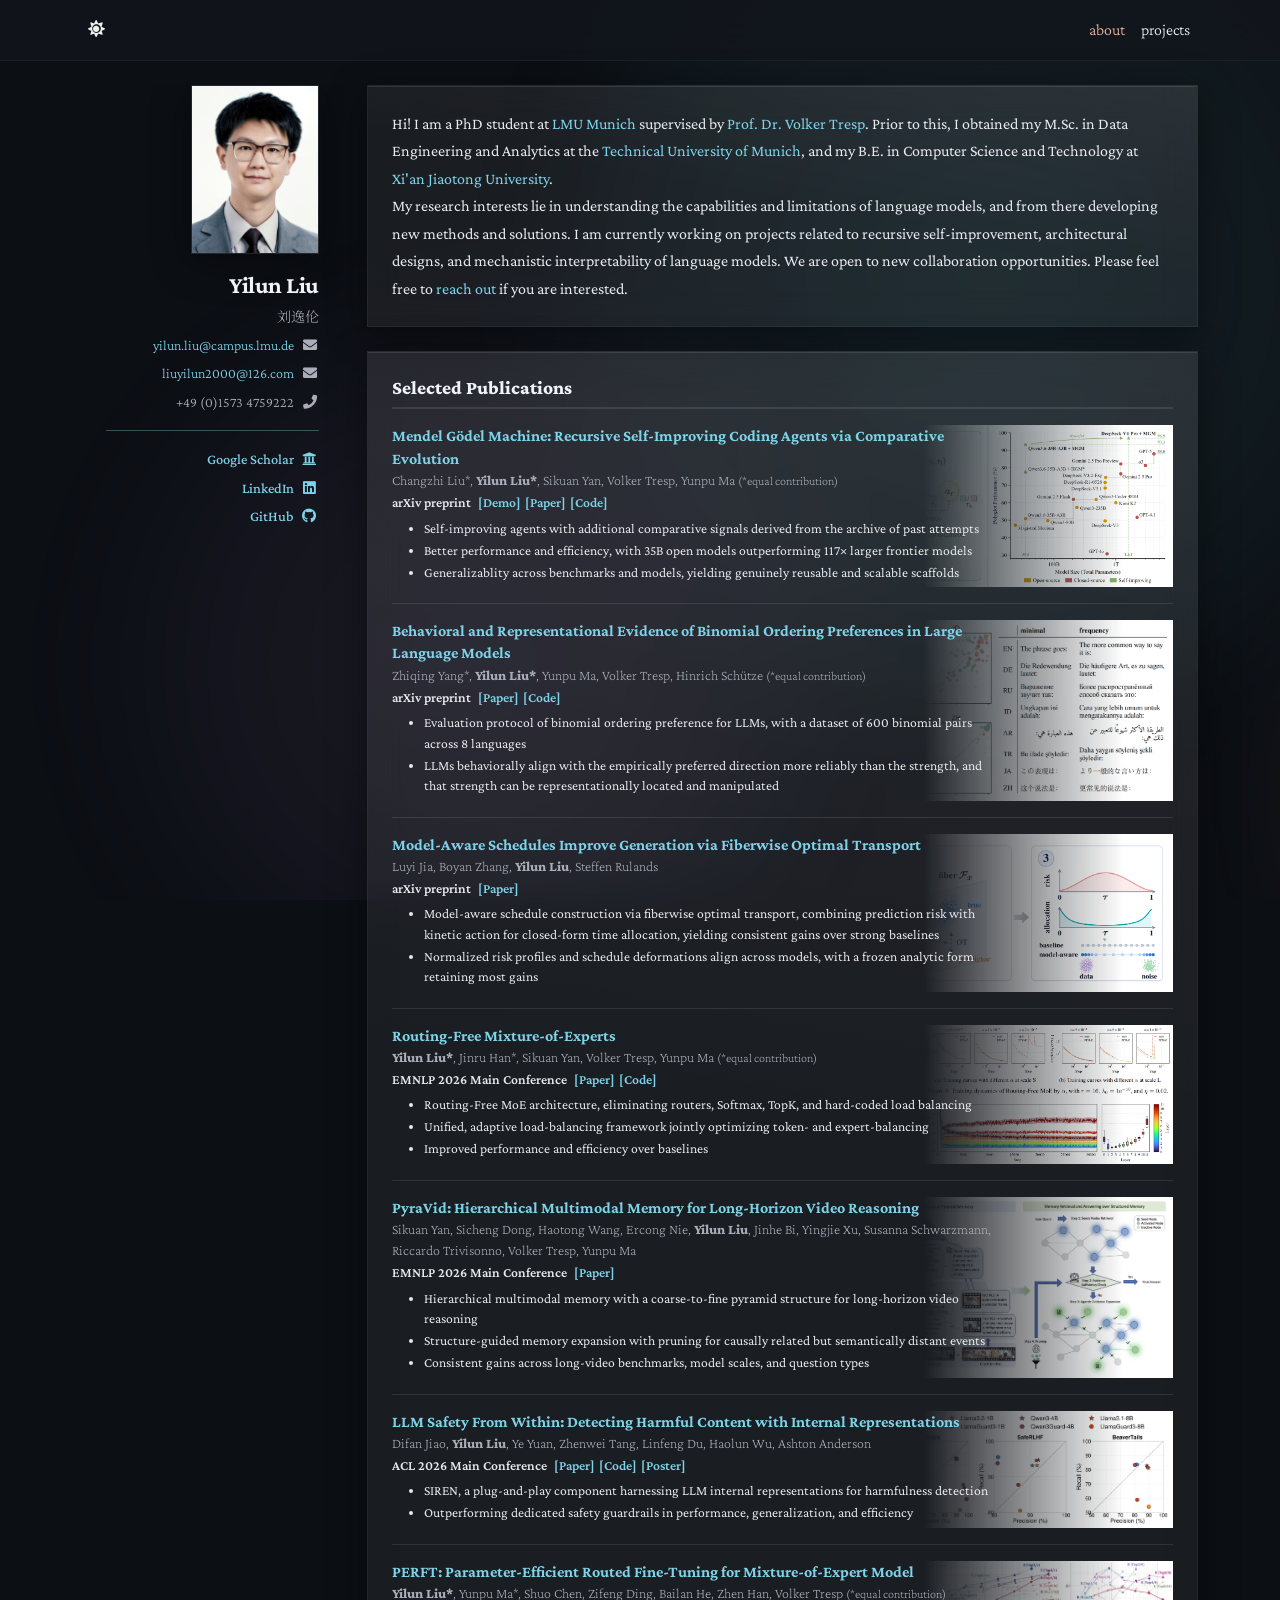
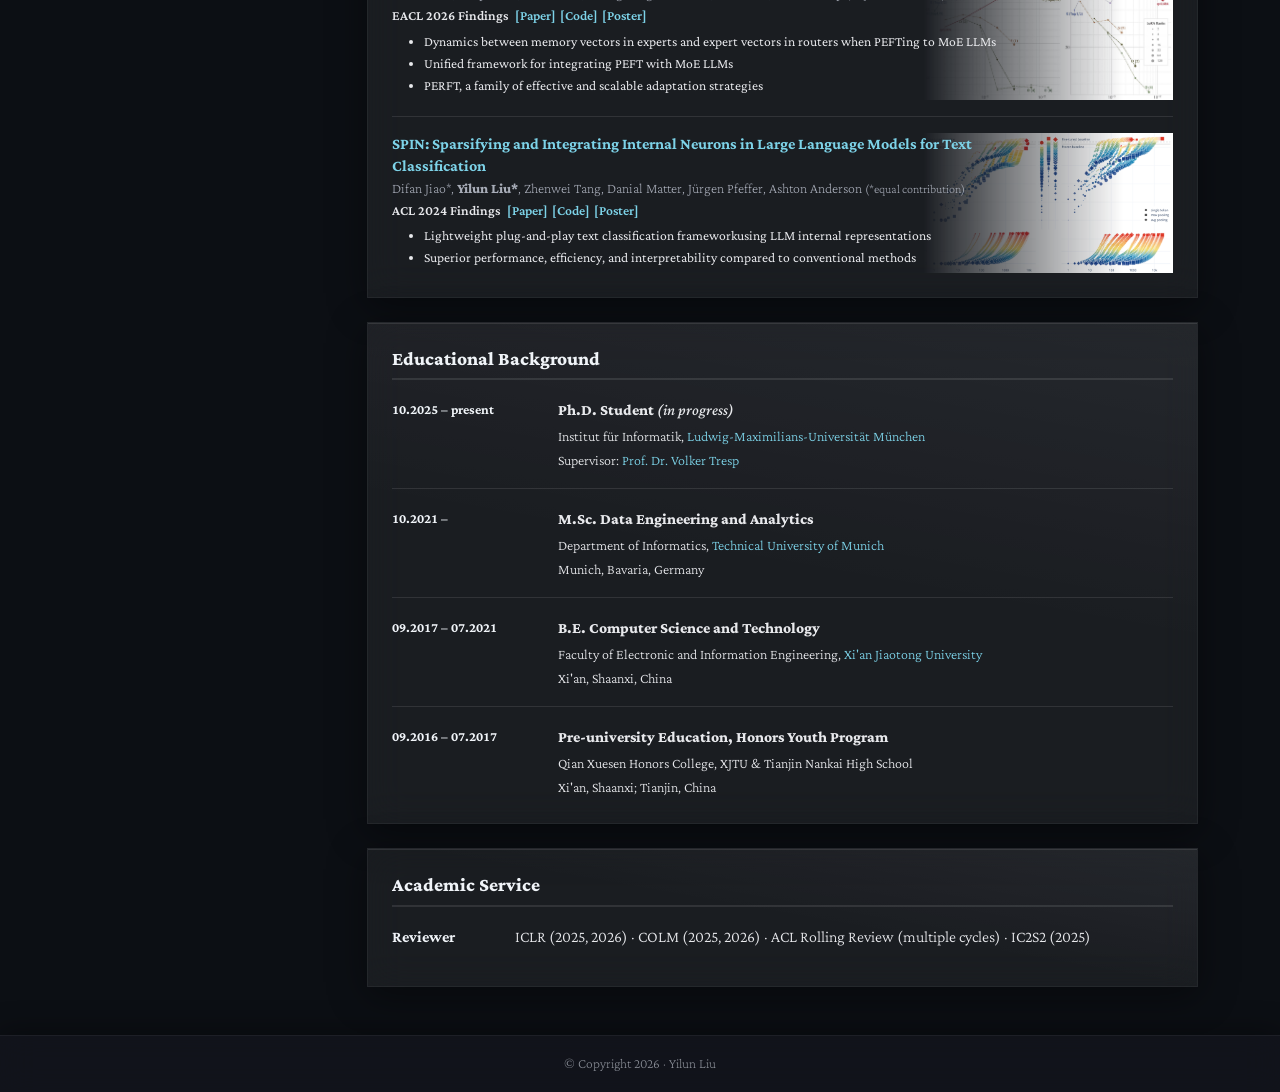
==== index.html @ 1ed0b39c "Add new contact information and publication entry for "Model-Aware Schedules Improve Generation via " ====
<!DOCTYPE html>
<html lang="en">
<head>
  <meta charset="UTF-8" />
  <script>(function(){var t=localStorage.getItem('theme')||'dark';document.documentElement.setAttribute('data-theme',t);})();</script>
  <meta name="viewport" content="width=device-width, initial-scale=1.0" />
  <link rel="preconnect" href="https://fonts.googleapis.com" />
  <link rel="preconnect" href="https://fonts.gstatic.com" crossorigin />
  <link href="https://fonts.googleapis.com/css2?family=Crimson+Pro:ital,wght@0,200..900;1,200..900&display=swap" rel="stylesheet" />
  <title>Yilun Liu – About</title>
  <link rel="stylesheet" href="https://cdn.jsdelivr.net/npm/bootstrap@5.3.2/dist/css/bootstrap.min.css" />
  <link rel="stylesheet" href="https://cdnjs.cloudflare.com/ajax/libs/font-awesome/5.15.4/css/all.min.css" />
  <link rel="stylesheet" href="assets/css/style.css" />
</head>
<body>

<div class="scene" aria-hidden="true">
  <div class="scene__blob scene__blob--1"></div>
  <div class="scene__blob scene__blob--2"></div>
  <div class="scene__blob scene__blob--3"></div>
</div>

<!-- ===== Navbar ===== -->
<nav class="navbar navbar-expand-lg sticky-top">
  <div class="container">
    <button type="button" id="theme-toggle" class="theme-toggle-btn ms-2 flex-shrink-0" title="Toggle dark/light mode" aria-label="Toggle theme">
      <i class="fas fa-sun" id="theme-icon"></i>
    </button>
    <div class="d-flex align-items-center ms-auto flex-shrink-0 navbar-toolbar">
      <button class="navbar-toggler" type="button" data-bs-toggle="collapse" data-bs-target="#mainNav"
        aria-controls="mainNav" aria-expanded="false" aria-label="Toggle navigation">
        <span class="navbar-toggler-icon"></span>
      </button>
    </div>
    <div class="collapse navbar-collapse" id="mainNav">
      <ul class="navbar-nav ms-auto">
        <li class="nav-item"><a class="nav-link active" href="index.html" aria-current="page">about</a></li>
        <li class="nav-item"><a class="nav-link" href="project/projects.html">projects</a></li>
      </ul>
    </div>
  </div>
</nav>

<!-- ===== About ===== -->
<main class="container my-4" id="about">
  <div class="row g-4">

    <!-- ===== Sidebar ===== -->
    <aside class="col-lg-3">
      <div class="section-card sidebar-photo text-center text-lg-end">
        <img src="assets/images/avatar.jpg" alt="Yilun Liu" class="img-fluid" style="
  background: var(--glass-surface);
  border: 1px solid var(--glass-border);
  box-shadow: var(--shadow-glass);
  backdrop-filter: var(--glass-blur);
  -webkit-backdrop-filter: var(--glass-blur);
  transition: background 0.25s ease, border-color 0.25s ease;"/>
        <div class="sidebar-info mt-2">
          <h4>Yilun Liu</h4>
          <p class="sidebar-line">
            <span>刘逸伦</span>
          </p>
          <p class="sidebar-line">
            <a href="mailto:yilun.liu@campus.lmu.de">yilun.liu@campus.lmu.de</a>
            <span class="sidebar-fa" aria-hidden="true"><i class="fas fa-envelope"></i></span>
          </p>
          <p class="sidebar-line">
            <a href="mailto:liuyilun2000@126.com">liuyilun2000@126.com</a>
            <span class="sidebar-fa" aria-hidden="true"><i class="fas fa-envelope"></i></span>
          </p>
          <p class="sidebar-line">
            <span>+49 (0)1573 4759222</span>
            <span class="sidebar-fa" aria-hidden="true"><i class="fas fa-phone"></i></span>
          </p>
          <hr class="accent-hr" />
          <div class="sidebar-links">
            <a href="https://scholar.google.com/citations?user=G7V8cr4AAAAJ" target="_blank" rel="noopener" class="sidebar-line">
              <span>Google Scholar</span>
              <span class="sidebar-fa" aria-hidden="true"><i class="fas fa-university"></i></span>
            </a>
            <a href="https://www.linkedin.com/in/liuyilun2000/" target="_blank" rel="noopener" class="sidebar-line">
              <span>LinkedIn</span>
              <span class="sidebar-fa" aria-hidden="true"><i class="fab fa-linkedin"></i></span>
            </a>
            <a href="https://github.com/liuyilun2000" target="_blank" rel="noopener" class="sidebar-line">
              <span>GitHub</span>
              <span class="sidebar-fa" aria-hidden="true"><i class="fab fa-github"></i></span>
            </a>
          </div>
        </div>
      </div>
    </aside>

    <!-- ===== Main Column ===== -->
    <div class="col-lg-9">
      
      <section class="section-card">
        <div class="pub-entry">
        Hi! I am a PhD student at <a href="https://www.lmu.de/en/" target="_blank" rel="noopener">LMU Munich</a> supervised by <a href="https://www.dbs.ifi.lmu.de/~tresp/" target="_blank" rel="noopener noreferrer">Prof. Dr. Volker Tresp</a>.
        Prior to this, I obtained my M.Sc. in Data Engineering and Analytics at the <a href="https://www.cit.tum.de/en/cit/home/" target="_blank" rel="noopener">Technical University of Munich</a>, and my B.E. in Computer Science and Technology at <a href="https://eie.xjtu.edu.cn/" target="_blank" rel="noopener">Xi'an Jiaotong University</a>. 
        <br>
        My research interests lie in understanding the capabilities and limitations of language models, and from there developing new methods and solutions. 
        I am currently working on projects related to recursive self-improvement, architectural designs, and mechanistic interpretability of language models. 
        We are open to new collaboration opportunities. Please feel free to <a href="mailto:liuyilun2000@126.com" target="_blank" rel="noopener">reach out</a> if you are interested.
      </div>
      </section>

      
      <!--<section class="section-card">
        <h2 class="section-title">We are hiring!</h2>
        <div class="pub-entry">
        We are looking for talented students to join our ambitious projects on recursive self-improvement of LLM agents and mechanistic interpretability of such systems. We are also regularly offering thesis and guided research opportunities at <a href="https://tresp-lab.github.io/opportunities/" target="_blank" rel="noopener">TRESP Lab</a>. Please feel free to <a href="mailto:liuyilun2000@126.com" target="_blank" rel="noopener">reach out</a> if you are interested.
      </div>
      </section>-->

      <!-- === Selected Publications === -->
      <section class="section-card">
        <h2 class="section-title">Selected Publications</h2>

        <div class="pub-entry pub-entry--with-image">
          <div class="pub-image-slot">
            <img src="assets/images/MGM.png" alt="Mendel Gödel Machine Polyglot performance figure" class="pub-image" />
          </div>
          <div class="pub-content">
            <div class="pub-title"><a href="https://reallcz.github.io/MGM/" target="_blank" rel="noopener">Mendel Gödel Machine: Recursive Self-Improving Coding Agents via Comparative Evolution</a></div>
            <div class="pub-authors">Changzhi Liu*, <strong>Yilun Liu*</strong>, Sikuan Yan, Volker Tresp, Yunpu Ma <small>(*equal contribution)</small></div>
            <div class="pub-venue">arXiv preprint <span class="pub-links"><a href="https://reallcz.github.io/MGM/" target="_blank" rel="noopener">[Demo]</a><a href="https://arxiv.org/abs/2608.07645" target="_blank" rel="noopener">[Paper]</a><a href="https://github.com/RealLcz/MGM" target="_blank" rel="noopener">[Code]</a></span></div>
            <ul class="pub-abstract mt-1 mb-1">
              <li>Self-improving agents with additional comparative signals derived from the archive of past attempts</li>
              <li>Better performance and efficiency, with 35B open models outperforming 117× larger frontier models</li>
              <li>Generalizablity across benchmarks and models, yielding genuinely reusable and scalable scaffolds</li>
            </ul>
          </div>
        </div>

        <div class="pub-entry pub-entry--with-image">
          <div class="pub-image-slot">
            <img src="assets/images/binomial.png" alt="binomial ordering preference figure" class="pub-image" />
          </div>
          <div class="pub-content">
            <div class="pub-title"><a href="https://arxiv.org/pdf/2606.21645" target="_blank" rel="noopener">Behavioral and Representational Evidence of Binomial Ordering Preferences in Large Language Models</a></div>
            <div class="pub-authors">Zhiqing Yang*, <strong>Yilun Liu*</strong>, Yunpu Ma, Volker Tresp, Hinrich Schütze <small>(*equal contribution)</small></div>
            <div class="pub-venue">arXiv preprint <span class="pub-links"><a href="https://arxiv.org/pdf/2606.21645" target="_blank" rel="noopener">[Paper]</a><a href="https://github.com/Zhi-qing-Yang/Linguistic-Binomials-in-Large-Language-Models" target="_blank" rel="noopener">[Code]</a></span></div>
            <ul class="pub-abstract mt-1 mb-1">
              <li>Evaluation protocol of binomial ordering preference for LLMs, with a dataset of 600 binomial pairs across 8 languages</li>
              <li>LLMs behaviorally align with the empirically preferred direction more reliably than the strength, and that strength can be representationally located and manipulated</li>
            </ul>
          </div>
        </div>

        <div class="pub-entry pub-entry--with-image">
          <div class="pub-image-slot">
            <img src="assets/images/fiberwiseOT.png" alt="Fiberwise optimal transport schedule overview figure" class="pub-image" />
          </div>
          <div class="pub-content">
            <div class="pub-title"><a href="https://arxiv.org/abs/2609.11842" target="_blank" rel="noopener">Model-Aware Schedules Improve Generation via Fiberwise Optimal Transport</a></div>
            <div class="pub-authors">Luyi Jia, Boyan Zhang, <strong>Yilun Liu</strong>, Steffen Rulands</div>
            <div class="pub-venue">arXiv preprint <span class="pub-links"><a href="https://arxiv.org/abs/2609.11842" target="_blank" rel="noopener">[Paper]</a></span></div>
            <ul class="pub-abstract mt-1 mb-1">
              <li>Model-aware schedule construction via fiberwise optimal transport, combining prediction risk with kinetic action for closed-form time allocation, yielding consistent gains over strong baselines</li>
              <li>Normalized risk profiles and schedule deformations align across models, with a frozen analytic form retaining most gains</li>
            </ul>
          </div>
        </div>
        
        <div class="pub-entry pub-entry--with-image">
          <div class="pub-image-slot">
            <img src="assets/images/RFMoE.png" alt="Routing-Free MoE overview figure" class="pub-image" />
          </div>
          <div class="pub-content">
            <div class="pub-title"><a href="https://arxiv.org/abs/2604.00801/" target="_blank" rel="noopener">Routing-Free Mixture-of-Experts</a></div>
            <div class="pub-authors"><strong>Yilun Liu*</strong>, Jinru Han*, Sikuan Yan, Volker Tresp, Yunpu Ma <small>(*equal contribution)</small></div>
            <div class="pub-venue">EMNLP 2026 Main Conference <span class="pub-links"><a href="https://arxiv.org/abs/2604.00801/" target="_blank" rel="noopener">[Paper]</a><a href="https://github.com/liuyilun2000/RoutingFreeMoE/tree/release" target="_blank" rel="noopener">[Code]</a></span></div>
            <ul class="pub-abstract mt-1 mb-1">
              <li>Routing-Free MoE architecture, eliminating routers, Softmax, TopK, and hard-coded load balancing</li>
              <li>Unified, adaptive load-balancing framework jointly optimizing token- and expert-balancing</li>
              <li>Improved performance and efficiency over baselines</li>
            </ul>
          </div>
        </div>
        
        <div class="pub-entry pub-entry--with-image">
          <div class="pub-image-slot">
            <img src="assets/images/PyraVid.png" alt="PyraVid hierarchical multimodal memory figure" class="pub-image" />
          </div>
          <div class="pub-content">
            <div class="pub-title"><a href="https://arxiv.org/abs/2605.17065" target="_blank" rel="noopener">PyraVid: Hierarchical Multimodal Memory for Long-Horizon Video Reasoning</a></div>
            <div class="pub-authors">Sikuan Yan, Sicheng Dong, Haotong Wang, Ercong Nie, <strong>Yilun Liu</strong>, Jinhe Bi, Yingjie Xu, Susanna Schwarzmann, Riccardo Trivisonno, Volker Tresp, Yunpu Ma</div>
            <div class="pub-venue">EMNLP 2026 Main Conference <span class="pub-links"><a href="https://arxiv.org/abs/2605.17065" target="_blank" rel="noopener">[Paper]</a></span></div>
            <ul class="pub-abstract mt-1 mb-1">
              <li>Hierarchical multimodal memory with a coarse-to-fine pyramid structure for long-horizon video reasoning</li>
              <li>Structure-guided memory expansion with pruning for causally related but semantically distant events</li>
              <li>Consistent gains across long-video benchmarks, model scales, and question types</li>
            </ul>
          </div>
        </div>
        
        <div class="pub-entry pub-entry--with-image">
          <div class="pub-image-slot">
            <img src="assets/images/SIREN.png" alt="SIREN overview figure" class="pub-image" />
          </div>
          <div class="pub-content">
            <div class="pub-title"><a href="https://aclanthology.org/2026.acl-long.1844/" target="_blank" rel="noopener">LLM Safety From Within: Detecting Harmful Content with Internal Representations</a></div>
            <div class="pub-authors">Difan Jiao, <strong>Yilun Liu</strong>, Ye Yuan, Zhenwei Tang, Linfeng Du, Haolun Wu, Ashton Anderson </div>
            <div class="pub-venue">ACL 2026 Main Conference <span class="pub-links"><a href="https://aclanthology.org/2026.acl-long.1844/" target="_blank" rel="noopener">[Paper]</a><a href="https://github.com/CSSLab/SIREN" target="_blank" rel="noopener">[Code]</a><a href="assets/images/ACL'26-SIREN-poster.jpg" target="_blank" rel="noopener">[Poster]</a></span></div>
            <ul class="pub-abstract mt-1 mb-1">
              <li>SIREN, a plug-and-play component harnessing LLM internal representations for harmfulness detection</li>
              <li>Outperforming dedicated safety guardrails in performance, generalization, and efficiency</li>
            </ul>
          </div>
        </div>

        <div class="pub-entry pub-entry--with-image">
          <div class="pub-image-slot">
            <img src="assets/images/PERFT.png" alt="PERFT performance figure" class="pub-image" />
          </div>
          <div class="pub-content">
            <div class="pub-title"><a href="https://aclanthology.org/2026.findings-eacl.232/" target="_blank" rel="noopener">PERFT: Parameter-Efficient Routed Fine-Tuning for Mixture-of-Expert Model</a></div>
            <div class="pub-authors"><strong>Yilun Liu*</strong>, Yunpu Ma*, Shuo Chen, Zifeng Ding, Bailan He, Zhen Han, Volker Tresp <small>(*equal contribution)</small></div>
            <div class="pub-venue">EACL 2026 Findings <span class="pub-links"><a href="https://aclanthology.org/2026.findings-eacl.232/" target="_blank" rel="noopener">[Paper]</a><a href="https://github.com/liuyilun2000/PERFT" target="_blank" rel="noopener">[Code]</a><a href="assets/images/EACL'26-PERFT-poster.jpg" target="_blank" rel="noopener">[Poster]</a></span></div>
            <ul class="pub-abstract mt-1 mb-1">
              <li>Dynamics between memory vectors in experts and expert vectors in routers when PEFTing to MoE LLMs</li>
              <li>Unified framework for integrating PEFT with MoE LLMs</li>
              <li>PERFT, a family of effective and scalable adaptation strategies</li>
            </ul>
          </div>
        </div>

        <div class="pub-entry pub-entry--with-image">
          <div class="pub-image-slot">
            <img src="assets/images/SPIN.png" alt="SPIN aggregated feature analysis figure" class="pub-image" />
          </div>
          <div class="pub-content">
            <div class="pub-title"><a href="https://aclanthology.org/2024.findings-acl.277/" target="_blank" rel="noopener">SPIN: Sparsifying and Integrating Internal Neurons in Large Language Models for Text Classification</a></div>
            <div class="pub-authors">Difan Jiao*, <strong>Yilun Liu*</strong>, Zhenwei Tang, Danial Matter, Jürgen Pfeffer, Ashton Anderson
              <small>(*equal contribution)</small>
            </div>
            <div class="pub-venue">ACL 2024 Findings <span class="pub-links"><a href="https://aclanthology.org/2024.findings-acl.277/" target="_blank" rel="noopener">[Paper]</a><a href="https://github.com/difanj0713/SPIN" target="_blank" rel="noopener">[Code]</a><a href="assets/images/ACL'24-SPIN-poster.jpg" target="_blank" rel="noopener">[Poster]</a></span></div>
            <ul class="pub-abstract mt-1 mb-1">
              <li>Lightweight plug-and-play text classification frameworkusing LLM internal representations</li>
              <li>Superior performance, efficiency, and interpretability compared to conventional methods</li>       
            </ul>
          </div>
        </div>
      </section>

      <!-- === Educational Background === -->
      <section class="section-card">
        <h2 class="section-title">Educational Background</h2>

        <div class="edu-entry">
          <div class="edu-period">10.2025 – present</div>
          <div class="edu-content">
            <strong>Ph.D. Student <em>(in progress)</em></strong> 
            <div class="institution">Institut für Informatik, <a href="https://www.lmu.de/en/" target="_blank" rel="noopener">Ludwig-Maximilians-Universität München</a><br />Supervisor: <a href="https://www.dbs.ifi.lmu.de/~tresp/" target="_blank" rel="noopener noreferrer">Prof. Dr. Volker Tresp</a></div>
          </div>
        </div>

        <div class="edu-entry">
          <div class="edu-period">10.2021 – </div>
          <div class="edu-content">
            <strong>M.Sc. Data Engineering and Analytics </strong>
            <div class="institution">Department of Informatics, <a href="https://www.in.tum.de/in/startseite/" target="_blank" rel="noopener">Technical University of Munich</a><br />Munich, Bavaria, Germany</div>
          </div>
        </div>

        <div class="edu-entry">
          <div class="edu-period">09.2017 – 07.2021</div>
          <div class="edu-content">
            <strong>B.E. Computer Science and Technology</strong>
            <div class="institution">Faculty of Electronic and Information Engineering, <a href="https://eie.xjtu.edu.cn/" target="_blank" rel="noopener">Xi'an Jiaotong University</a><br />Xi'an, Shaanxi, China</div>
          </div>
        </div>

        <div class="edu-entry">
          <div class="edu-period">09.2016 – 07.2017</div>
          <div class="edu-content">
            <strong>Pre-university Education, Honors Youth Program</strong>
            <div class="institution">Qian Xuesen Honors College, XJTU &amp; Tianjin Nankai High School<br />Xi'an, Shaanxi; Tianjin, China</div>
          </div>
        </div>
      </section>

      <!-- === Academic Service === -->
      <section class="section-card">
        <h2 class="section-title">Academic Service</h2>

        <div class="skill-category">
          <strong>Reviewer</strong>
          ICLR (2025, 2026) · COLM (2025, 2026) · ACL Rolling Review (multiple cycles) · IC2S2 (2025)
        </div>
      </section>

      <!-- === Skills === -->
      <!--section class="section-card">
        <h2 class="section-title">Skills</h2>

        <div class="skill-category">
          <strong>Programming</strong>
          Python · R · C++ · Julia · Java · C# · HTML+CSS+JS · Flask · SQL · x86 Assembly · MATLAB
        </div>

        <div class="skill-category">
          <strong>Languages</strong>
          Chinese (native) · English (TOEFL 107 · GRE VR 157 / QR 170 / AW 4.0) · German (B1 classroom)
        </div>

        <div class="skill-category">
          <strong>Other Skills</strong>
          MS Power BI &amp; Office · LaTeX · Graphic Design (Adobe PS+AI, Cinema 4D) · Video &amp; Audio (AE+Premiere+Audition) · Music (Piano, Violin)
        </div>
      </section-->

    </div><!-- /col-lg-9 -->
  </div><!-- /row -->
</main>

<!-- ===== Footer ===== -->
<footer>
  © Copyright 2026 &middot; Yilun Liu
</footer>

<script src="https://cdn.jsdelivr.net/npm/bootstrap@5.3.2/dist/js/bootstrap.bundle.min.js"></script>
<script src="assets/js/theme-favicon.js"></script>
</body>
</html>
---- assets/css/style.css ----
@import url("https://fonts.googleapis.com/css2?family=Crimson+Pro:ital,wght@0,200..900;1,200..900&family=Noto+Serif+SC:wght@200..900&display=swap");

/* ============================================================
   Yilun Liu – Academic CV
   Adaptive Theme: Light (rfmoe.shop style) + Dark mode toggle
   ============================================================ */

/* ---- Theme Variables ---- */
:root, [data-theme="light"] {
  --color-bg:               #f4f5f6;
  --color-card:             #ffffff;
  --color-card-border:      rgba(70, 95, 105, 0.16);
  --color-text:             #333333;
  --color-text-muted:       rgb(118, 128, 134);
  --color-accent:           rgb(72, 108, 118);
  --color-accent-hover:     #c9aea4;
  --color-accent-light:     rgb(118, 148, 158);
  --color-nav-bg:           rgb(68, 82, 92);
  --color-nav-text:         #ffffff;
  --color-footer-bg:        rgb(68, 82, 92);
  --color-footer-text:      rgba(255, 255, 255, 0.75);
  --color-divider:          rgba(70, 95, 105, 0.18);
  --color-heading:          rgb(55, 82, 92);
  --color-sub-heading:      rgb(68, 90, 98);
  --shadow-card:            0 2px 14px rgba(60, 80, 90, 0.08);
  --shadow-card-hover:      0 12px 40px rgba(60, 80, 90, 0.14);
  --color-page-hero-bg:     rgba(255, 255, 255, 0.45);
  --color-page-hero-border: rgba(70, 95, 105, 0.18);
  --color-toggler:          rgba(255, 255, 255, 0.45);
  --color-code-bg:          rgba(70, 95, 105, 0.07);
  /* Liquid glass */
  --glass-blur:             blur(18px);
  --glass-surface:          rgba(255, 255, 255, 0.10);
  --glass-surface-hover:    rgba(255, 255, 255, 0.20);
  --glass-border:           rgba(70, 95, 105, 0.06);
  --glass-reflection:       linear-gradient(
    -170deg,
    rgba(255, 255, 255, 0.1) 0%,
    rgba(255, 255, 255, 0) 52%
  );
  --shadow-glass:           0 8px 32px rgba(60, 80, 90, 0.1),
    inset 0 1px 0 rgba(255, 255, 255, 0.9);
  --ease-liquid:            cubic-bezier(0.34, 1.56, 0.64, 1);
}

[data-theme="dark"] {
  --color-bg:               #0c0f14;
  --color-card:             #1c1f26;
  --color-card-border:      rgba(255, 255, 255, 0.12);
  --color-text:             #e8e9ec;
  --color-text-muted:       #a8adb8;
  --color-accent:           #7dd3e8;
  --color-accent-hover:     #f0b8a8;
  --color-accent-light:     #5fb8c8;
  --color-nav-bg:           #12151c;
  --color-nav-text:         #f0f0f1;
  --color-footer-bg:        #12151c;
  --color-footer-text:      #8b8f98;
  --color-divider:          rgba(255, 255, 255, 0.1);
  --color-heading:          #f0f4f8;
  --color-sub-heading:      #9ca3af;
  --shadow-card:            0 8px 28px rgba(0, 0, 0, 0.35);
  --shadow-card-hover:      0 16px 48px rgba(0, 0, 0, 0.45);
  --color-page-hero-bg:     rgba(255, 255, 255, 0.04);
  --color-page-hero-border: rgba(255, 255, 255, 0.1);
  --color-toggler:          rgba(255, 255, 255, 0.4);
  --color-code-bg:          rgba(160, 165, 175, 0.07);
  --glass-surface:          rgba(255, 255, 255, 0.06);
  --glass-surface-hover:    rgba(255, 255, 255, 0.1);
  --glass-border:           rgba(255, 255, 255, 0.05);
  --glass-reflection:       linear-gradient(
    -170deg,
    rgba(255, 255, 255, 0.05) 0%,
    rgba(255, 255, 255, 0) 50%
  );
  --shadow-glass:           0 8px 36px rgba(0, 0, 0, 0.42),
    inset 0 1px 0 rgba(255, 255, 255, 0.1);
}

/* ---- Liquid glass: animated backdrop ---- */
.scene {
  position: fixed;
  inset: 0;
  z-index: 0;
  overflow: hidden;
  pointer-events: none;
}

.scene__blob {
  position: absolute;
  border-radius: 50%;
  filter: blur(72px);
  opacity: 0.3;
  animation: blob-drift 20s ease-in-out infinite alternate;
}

[data-theme="dark"] .scene__blob {
  opacity: 0.48;
}

.scene__blob--1 {
  width: calc((620px + 90vw) / 2);
  height: calc((620px + 90vw) / 2);
  background: radial-gradient(circle, rgba(130, 155, 165, 0.18), rgba(70, 95, 105, 0));
  top: -18%;
  right: -12%;
  animation-duration: 22s;
}

.scene__blob--2 {
  width: calc((520px + 75vw) / 2);
  height: calc((520px + 75vw) / 2);
  background: radial-gradient(circle, rgba(155, 145, 170, 0.14), rgba(120, 100, 110, 0));
  bottom: -15%;
  left: 8%;
  animation-duration: 17s;
  animation-delay: -7s;
}

.scene__blob--3 {
  width: calc((380px + 60vw) / 2);
  height: calc((380px + 60vw) / 2);
  background: radial-gradient(circle, rgba(190, 175, 160, 0.14), rgba(118, 148, 158, 0));
  bottom: -20%;
  right: -45%;
  animation-duration: 25s;
  animation-delay: -11s;
}

[data-theme="dark"] .scene__blob--1 {
  background: radial-gradient(circle, rgba(95, 184, 200, 0.25), rgba(48, 136, 152, 0));
}

[data-theme="dark"] .scene__blob--2 {
  background: radial-gradient(circle, rgba(180, 140, 220, 0.2), rgba(226, 105, 83, 0));
}

[data-theme="dark"] .scene__blob--3 {
  background: radial-gradient(circle, rgba(255, 210, 160, 0.2), rgba(95, 178, 195, 0));
}


@keyframes blob-drift {
  0% {
    transform: translate(0, 0) scale(1);
  }
  33% {
    transform: translate(48px, -32px) scale(1.06);
  }
  66% {
    transform: translate(-36px, 44px) scale(0.96);
  }
  100% {
    transform: translate(24px, 20px) scale(1.03);
  }
}

@media (prefers-reduced-motion: reduce) {
  .scene__blob {
    animation: none !important;
  }
}

@supports not (backdrop-filter: blur(1px)) {
  .section-card,
  .navbar,
  .page-hero,
  footer,
  .theme-toggle-btn {
    backdrop-filter: none !important;
    -webkit-backdrop-filter: none !important;
  }

  [data-theme="light"] .section-card:not(.sidebar-photo),
  [data-theme="light"] .page-hero {
    background: var(--color-card) !important;
  }

  [data-theme="dark"] .section-card:not(.sidebar-photo),
  [data-theme="dark"] .page-hero {
    background: var(--color-card) !important;
  }

  .navbar {
    background: var(--color-nav-bg) !important;
  }

  footer {
    background: var(--color-footer-bg) !important;
    box-shadow: none !important;
  }
}

/* Square corners — override Bootstrap border-radius variables */
:root {
  --bs-border-radius: 0;
  --bs-border-radius-sm: 0;
  --bs-border-radius-lg: 0;
  --bs-border-radius-xl: 0;
  --bs-border-radius-xxl: 0;
  --bs-border-radius-2xl: 0;
  --bs-border-radius-pill: 0;
  --bs-body-font-family: "Crimson Pro", "Noto Serif SC", Georgia, "Times New Roman", serif;
  --bs-font-sans-serif: "Crimson Pro", "Noto Serif SC", Georgia, "Times New Roman", serif;
}

/* ---- Smooth theme transitions ---- */
body, .navbar, .section-card, .page-hero, footer,
a, h1, h2, h3, h4, h5, h6, p, li, span, div, strong, em {
  transition: background-color 0.25s ease, color 0.2s ease,
              border-color 0.25s ease, box-shadow 0.25s ease;
}

/* ---- Typography (Crimson Pro variable) ---- */
/* Weight scale uses Crimson Pro wght axis (200-900) for hierarchy. */
:root {
  --fw-bold: 900;
  --fw-extra-bold: 800;
  --fw-bold: 700;
  --fw-semi: 650;
  --fw-medium: 600;
  --fw-book: 500;
  --fw-regular: 400;
  --fw-light: 300;
  --fw-extra-light: 250;
  --fw-thin: 200;
  --fw-hairline: 100;
}

html {
  font-optical-sizing: auto;
  /* Prevent mobile browsers from inflating text differently per page */
  -webkit-text-size-adjust: 100%;
  text-size-adjust: 100%;
}

/* ---- Base ---- */
body {
  background: var(--color-bg);
  color: var(--color-text);
  font-family: "Crimson Pro", "Noto Serif SC", Georgia, "Times New Roman", serif;
  font-weight: var(--fw-regular);
  font-size: 1rem;
  line-height: 1.72;
  overflow-x: hidden;
  min-height: 100vh;
  min-height: 100dvh;
  -webkit-text-size-adjust: 100%;
  text-size-adjust: 100%;
}

.navbar,
.navbar-brand,
.nav-link,
.table,
.btn {
  font-family: "Crimson Pro", "Noto Serif SC", Georgia, "Times New Roman", serif;
}

strong,
b {
  font-weight: var(--fw-bold);
}

em {
  font-style: italic;
  font-weight: var(--fw-book);
}

.navbar,
main,
footer {
  position: relative;
  z-index: 1;
}

a {
  color: var(--color-accent);
  text-decoration: none;
}

a:hover {
  color: var(--color-accent-hover);
  text-decoration: underline;
}

/* ---- Navbar ---- */
.navbar {
  background: rgba(68, 82, 92, 0.82) !important;
  backdrop-filter: var(--glass-blur);
  -webkit-backdrop-filter: var(--glass-blur);
  border-bottom: 1px solid var(--glass-border);
  box-shadow: none;
}

[data-theme="dark"] .navbar {
  background: rgba(18, 21, 28, 0.86) !important;
}

.navbar-brand {
  color: var(--color-nav-text) !important;
  font-weight: var(--fw-bold) !important;
}

.nav-link {
  color: var(--color-nav-text) !important;
  font-weight: var(--fw-light);
}

.nav-link:hover,
.nav-link.active {
  color: var(--color-accent-hover) !important;
}

.navbar-toggler {
  padding: 0;
  border: none;
  box-shadow: none;
}

.navbar-toggler:focus {
  box-shadow: none;
}

.navbar-toggler:focus-visible {
  outline: 2px solid rgba(255, 255, 255, 0.85);
  outline-offset: 2px;
}

.navbar-toggler-icon {
  filter: invert(1);
  width: 1.35rem;
  height: 1.35rem;
}

/* ---- Theme toggle: icon only (no panel); works on <i> or <button>+icon ---- */
.theme-toggle-btn {
  display: inline-flex;
  align-items: center;
  justify-content: center;
  margin: 0 !important;
  background: transparent;
  border: none;
  color: var(--color-nav-text);
  cursor: pointer;
  font-size: 1.05rem;
  line-height: 1;
  flex-shrink: 0;
  box-shadow: none;
  backdrop-filter: none;
  -webkit-backdrop-filter: none;
  -webkit-appearance: none;
  appearance: none;
  transition: color 0.2s ease, opacity 0.2s ease;
}

.theme-toggle-btn:hover {
  color: #fff;
  opacity: 0.95;
  background: transparent;
  box-shadow: none;
}

.theme-toggle-btn:focus {
  outline: none;
}

.theme-toggle-btn:focus-visible {
  outline: 2px solid rgba(255, 255, 255, 0.85);
  outline-offset: 3px;
}

/* Toggler before #mainNav in DOM so the hamburger stays on the top row when the menu opens */
.navbar-toolbar {
  gap: 0.35rem;
}

@media (max-width: 991.98px) {
  .navbar > .container > .navbar-collapse {
    flex-basis: 100%;
  }
}

/* ---- Section Cards ---- */
.section-card {
  position: relative;
  overflow: hidden;
  background: var(--glass-surface);
  padding: 1.5rem;
  margin-bottom: 1.5rem;
  border: 1px solid var(--glass-border);
  border-radius: 0;
  box-shadow: var(--shadow-glass);
  backdrop-filter: var(--glass-blur);
  -webkit-backdrop-filter: var(--glass-blur);
  transition: background 0.25s ease, border-color 0.25s ease;
}

.section-card::before {
  content: "";
  position: absolute;
  inset: 0;
  background: var(--glass-reflection);
  pointer-events: none;
  border-radius: inherit;
  z-index: 0;
}

.section-card > * {
  position: relative;
  z-index: 1;
}

/* Sidebar profile: no panel — sits directly on page / blob background */
.section-card.sidebar-photo {
  background: transparent;
  border: none;
  box-shadow: none;
  backdrop-filter: none;
  -webkit-backdrop-filter: none;
  padding-top: 0;
  transition: none;
}

.section-card.sidebar-photo::before {
  display: none;
}

/* ---- Section Headings ---- */
h2.section-title {
  color: var(--color-heading);
  font-size: 1.2rem;
  font-weight: var(--fw-extra-bold);
  line-height: 1.3;
  border-bottom: 2px solid var(--color-divider);
  padding-bottom: 0.4rem;
  margin-bottom: 1rem;
}

h3.sub-title {
  color: var(--color-sub-heading);
  font-size: 1.02rem;
  font-weight: var(--fw-semi);
  line-height: 1.35;
  margin-bottom: 0.5rem;
}

/* ---- Accent ---- */
.accent {
  color: var(--color-accent);
}

hr.accent-hr {
  border-color: var(--color-accent);
  opacity: 0.35;
}

/* ---- Sidebar ---- */
.sidebar-photo img {
  width: 60%;
  display: block;
  margin: 0 auto 1rem auto;
}

@media (min-width: 992px) {
  .sidebar-photo img {
    margin-left: auto;
    margin-right: 0;
  }
}

.sidebar-info {
  text-align: inherit;
}

.sidebar-photo .sidebar-line {
  display: flex;
  justify-content: center;
  align-items: baseline;
  column-gap: 0.35rem;
}

@media (min-width: 992px) {
  .sidebar-photo .sidebar-line {
    justify-content: flex-end;
  }
}

@media (max-width: 991.98px) {
  .sidebar-photo .sidebar-info,
  .sidebar-photo .sidebar-info h4 {
    text-align: center;
  }

  .sidebar-photo .sidebar-line {
    justify-content: center;
    text-align: center;
  }

  .sidebar-photo .sidebar-line > span:not(.sidebar-fa),
  .sidebar-photo .sidebar-line > a,
  .sidebar-photo a.sidebar-line {
    text-align: center;
  }
}

.sidebar-photo .sidebar-fa {
  flex: 0 0 1.35em;
  display: flex;
  justify-content: center;
  text-align: center;
}

.sidebar-info h4 {
  color: var(--color-heading);
  font-weight: var(--fw-bold);
  letter-spacing: -0.02em;
  line-height: 1.25;
  margin-bottom: 0.3rem;
}

.sidebar-info p {
  font-size: 0.88rem;
  font-weight: var(--fw-light);
  margin-bottom: 0.25rem;
  color: var(--color-text-muted);
}

.sidebar-info p a {
  color: var(--color-accent);
}

.sidebar-links a {
  font-size: 0.9rem;
  font-weight: var(--fw-book);
  color: var(--color-accent);
}

.sidebar-links a.sidebar-line {
  display: flex;
  width: 100%;
  margin: 0.25rem 0;
  text-decoration: none;
}

.sidebar-links a:hover {
  color: var(--color-accent-hover);
  text-decoration: none;
}

/* ---- Publications ---- */
.pub-entry {
  --pub-entry-content-bottom: 1rem;
  margin-bottom: 1rem;
  padding-bottom: 1rem;
  border-bottom: 1px solid var(--color-divider);
}

.pub-entry:last-child {
  --pub-entry-content-bottom: 0;
  border-bottom: none;
  margin-bottom: 0;
  padding-bottom: 0;
}

.pub-title {
  font-weight: var(--fw-bold);
  line-height: 1.4;
  color: var(--color-text);
}

.pub-authors {
  font-size: 0.88rem;
  font-weight: var(--fw-thin);
  color: var(--color-text-muted);
  line-height: 1.5;
}

.pub-authors strong {
  font-weight: var(--fw-extra-bold);
  line-height: 1.5;
}

.pub-venue {
  font-size: 0.85rem;
  font-weight: var(--fw-medium);
}

.pub-abstract {
  font-size: 0.85rem;
  line-height: 1.5;
}

.pub-abstract li + li {
  margin-top: 0.1rem;
}

.pub-links {
  font-size: inherit;
  font-weight: var(--fw-medium);
}

.pub-links a {
  margin-left: 0.25rem;
}

.pub-entry--with-image {
  position: relative;
  overflow: hidden;
  min-height: 100px;
}

.pub-image-slot {
  position: absolute;
  top: 0;
  right: 0;
  bottom: var(--pub-entry-content-bottom);
  width: clamp(5%, 20vw, 250px);
  z-index: 0;
  pointer-events: none;
  transition: transform 0.3s ease, box-shadow 0.3s ease;
  /* Opaque on the right, fading toward the left under text */
  -webkit-mask-image: linear-gradient(
    to left,
    #fff 0%,
    #fff 20%,
    rgba(255, 255, 255, 0) 100%
  );
  mask-image: linear-gradient(
    to left,
    #fff 0%,
    #fff 20%,
    rgba(255, 255, 255, 0) 100%
  );
  -webkit-mask-size: 100% 100%;
  mask-size: 100% 100%;
  -webkit-mask-repeat: no-repeat;
  mask-repeat: no-repeat;
}

.pub-content {
  position: relative;
  z-index: 1;
  width: 78%;
  max-width: none;
}

.pub-image-slot img,
.pub-image {
  position: absolute;
  right: 0;
  top: 0;
  width: auto;
  height: 100%;
  display: block;
  max-width: none;
  transition: transform 0.3s ease, box-shadow 0.3s ease;
}

/* ---- Education ---- */
.edu-entry {
  display: flex;
  gap: 1rem;
  margin-bottom: 1rem;
  padding-bottom: 1rem;
  border-bottom: 1px solid var(--color-divider);
}

.edu-entry:last-child {
  border-bottom: none;
  margin-bottom: 0;
  padding-bottom: 0;
}

.edu-period {
  min-width: 150px;
  color: var(--color-heading);
  font-size: 0.85rem;
  font-weight: var(--fw-bold);
  font-variant-numeric: tabular-nums;
  padding-top: 2px;
}

.edu-content strong {
  color: var(--color-text);
  font-size: 0.97rem;
  font-weight: var(--fw-extra-bold);
}

.edu-content .institution {
  font-size: 0.88rem;
  font-weight: var(--fw-light);
}

/* ---- Projects ---- */
.project-date {
  color: var(--color-heading);
  font-size: 0.82rem;
  font-weight: var(--fw-hairline);
  text-transform: uppercase;
}

.project-title {
  font-weight: var(--fw-bold);
  font-size: 0.97rem;
  line-height: 1.4;
}

.project-institution {
  font-size: 0.85rem;
  font-weight: var(--fw-extra-light);
  color: var(--color-text-muted);
  margin-bottom: 0.35rem;
}

.project-institution em {
  font-style: italic;
}

.project-subtitle {
  font-size: 0.9rem;
  font-weight: var(--fw-light);
  line-height: 1.35;
  margin-bottom: 0.35rem;
}

.project-subtitle a {
  color: inherit;
  text-decoration: none;
}

.project-subtitle a:hover {
  text-decoration: underline;
  color: var(--color-accent);
}

.project-tutor {
  font-size: 0.85rem;
  margin-bottom: 0.45rem;
}

.project-img-link {
  display: block;
  margin-bottom: 0.5rem;
}

.project-img-link .project-img {
  margin-bottom: 0;
}

.project-img {
  width: 100%;
  height: 200px;
  object-fit: cover;
  object-position: top;
  margin-bottom: 0.5rem;
  transition: transform 0.3s ease, box-shadow 0.3s ease;
  /* Opaque from top through vertical center; bottom half fades to fully transparent */
  -webkit-mask-image: linear-gradient(
    to bottom,
    #fff 0%,
    #fff 50%,
    rgba(255, 255, 255, 0) 100%
  );
  mask-image: linear-gradient(
    to bottom,
    #fff 0%,
    #fff 50%,
    rgba(255, 255, 255, 0) 100%
  );
  -webkit-mask-size: 100% 100%;
  mask-size: 100% 100%;
  -webkit-mask-repeat: no-repeat;
  mask-repeat: no-repeat;
}

.project-img:hover {
  transform: scale(1.01);
  box-shadow: 0 6px 20px rgba(60, 80, 90, 0.18);
}

[data-theme="dark"] .project-img:hover {
  box-shadow: 0 6px 20px rgba(0, 0, 0, 0.45);
}

.project-row {
  padding: 0.75rem 0;
  border-bottom: 1px solid var(--color-divider);
  line-height: 1.5;
}

.project-row:last-child {
  border-bottom: none;
}

/* ---- Skills ---- */
.skill-category {
  margin-bottom: 0.75rem;
  font-weight: var(--fw-light);
}

.skill-category strong {
  color: var(--color-heading);
  font-weight: var(--fw-bold);
  display: inline-block;
  min-width: 120px;
}

/* ---- Blockquote ---- */
blockquote {
  border-left: 3px solid var(--color-accent);
  padding-left: 1rem;
  margin-left: 0;
  color: var(--color-text-muted);
  font-weight: var(--fw-hairline);
  font-style: italic;
  font-variation-settings: "opsz" 18;
}

/* ---- Footer ---- */
footer {
  background: rgba(68, 82, 92, 0.88);
  backdrop-filter: var(--glass-blur);
  -webkit-backdrop-filter: var(--glass-blur);
  border-top: 1px solid var(--glass-border);
  color: var(--color-footer-text);
  padding: 1rem 1rem;
  text-align: center;
  margin-top: 1rem;
  font-size: 0.85rem;
  font-weight: var(--fw-hairline);
  box-shadow: 0 -4px 24px rgba(60, 80, 90, 0.08);
}

[data-theme="dark"] footer {
  background: rgba(18, 21, 28, 0.9);
  box-shadow: 0 -4px 28px rgba(0, 0, 0, 0.35);
}

footer a {
  color: rgba(255, 255, 255, 0.85);
  font-weight: var(--fw-medium);
}

footer a:hover {
  color: #fff;
  text-decoration: underline;
}

[data-theme="dark"] footer a {
  color: var(--color-accent);
}

[data-theme="dark"] footer a:hover {
  color: var(--color-accent-hover);
}

/* ---- Back link ---- */
.back-link {
  margin: 1rem 0 1.5rem 0;
}

/* ---- Sub-page Page Hero ---- */
.page-hero {
  position: relative;
  overflow: hidden;
  background: var(--glass-surface);
  backdrop-filter: var(--glass-blur);
  -webkit-backdrop-filter: var(--glass-blur);
  border: 1px solid var(--glass-border);
  border-radius: 0;
  box-shadow: var(--shadow-glass);
  padding: 1.5rem;
  margin-bottom: 1.5rem;
}

.page-hero::before {
  content: "";
  position: absolute;
  inset: 0;
  background: var(--glass-reflection);
  pointer-events: none;
  border-radius: inherit;
  z-index: 0;
}

.page-hero > * {
  position: relative;
  z-index: 1;
}

.page-hero h1 {
  color: var(--color-heading);
  font-size: 1.55rem;
  font-weight: var(--fw-bold);
  line-height: 1.15;
  margin-bottom: 0.5rem;
}

.page-hero .meta {
  font-size: 0.87rem;
  font-weight: var(--fw-thin);
  color: var(--color-text-muted);
}

.page-hero .meta span {
  margin-right: 1rem;
}

/* ---- Sub-page images ---- */
.content-img {
  width: 100%;
  margin-bottom: 0.5rem;
}

.img-caption,
figcaption {
  font-family: "Crimson Pro", "Noto Serif SC", Georgia, serif;
  font-size: 0.8rem;
  font-weight: var(--fw-hairline);
  font-style: italic;
  font-variation-settings: "opsz" 14;
  line-height: 1.55;
  color: var(--color-text-muted);
  margin-bottom: 1rem;
}

/* ---- Tables ---- */
.table {
  color: var(--color-text);
}

.table th {
  color: var(--color-heading);
  font-weight: var(--fw-extra-bold);
  text-transform: uppercase;
  font-size: 0.78rem;
  border-color: var(--color-divider);
}

.table td {
  font-weight: var(--fw-regular);
  border-color: var(--color-divider);
  color: var(--color-text);
}

[data-theme="light"] .table-striped > tbody > tr:nth-of-type(odd) > * {
  background-color: rgba(70, 95, 105, 0.04);
  color: var(--color-text);
}

[data-theme="dark"] .table-striped > tbody > tr:nth-of-type(odd) > * {
  background-color: rgba(255, 255, 255, 0.04);
  color: var(--color-text);
}

/* ---- Responsive tweaks ---- */
@media (max-width: 767px) {
  .pub-entry--with-image {
    min-height: 160px;
  }

  .pub-image-slot {
    width: clamp(70px, 22vw, 130px);
    min-width: 0;
    max-width: none;
  }

  .pub-image-slot img,
  .pub-image {
    height: 100%;
    width: auto;
    max-height: none;
  }

  .edu-entry {
    flex-direction: column;
    gap: 0.25rem;
  }

  .edu-period {
    min-width: unset;
  }

  .sidebar-photo img {
    width: 50%;
  }
}
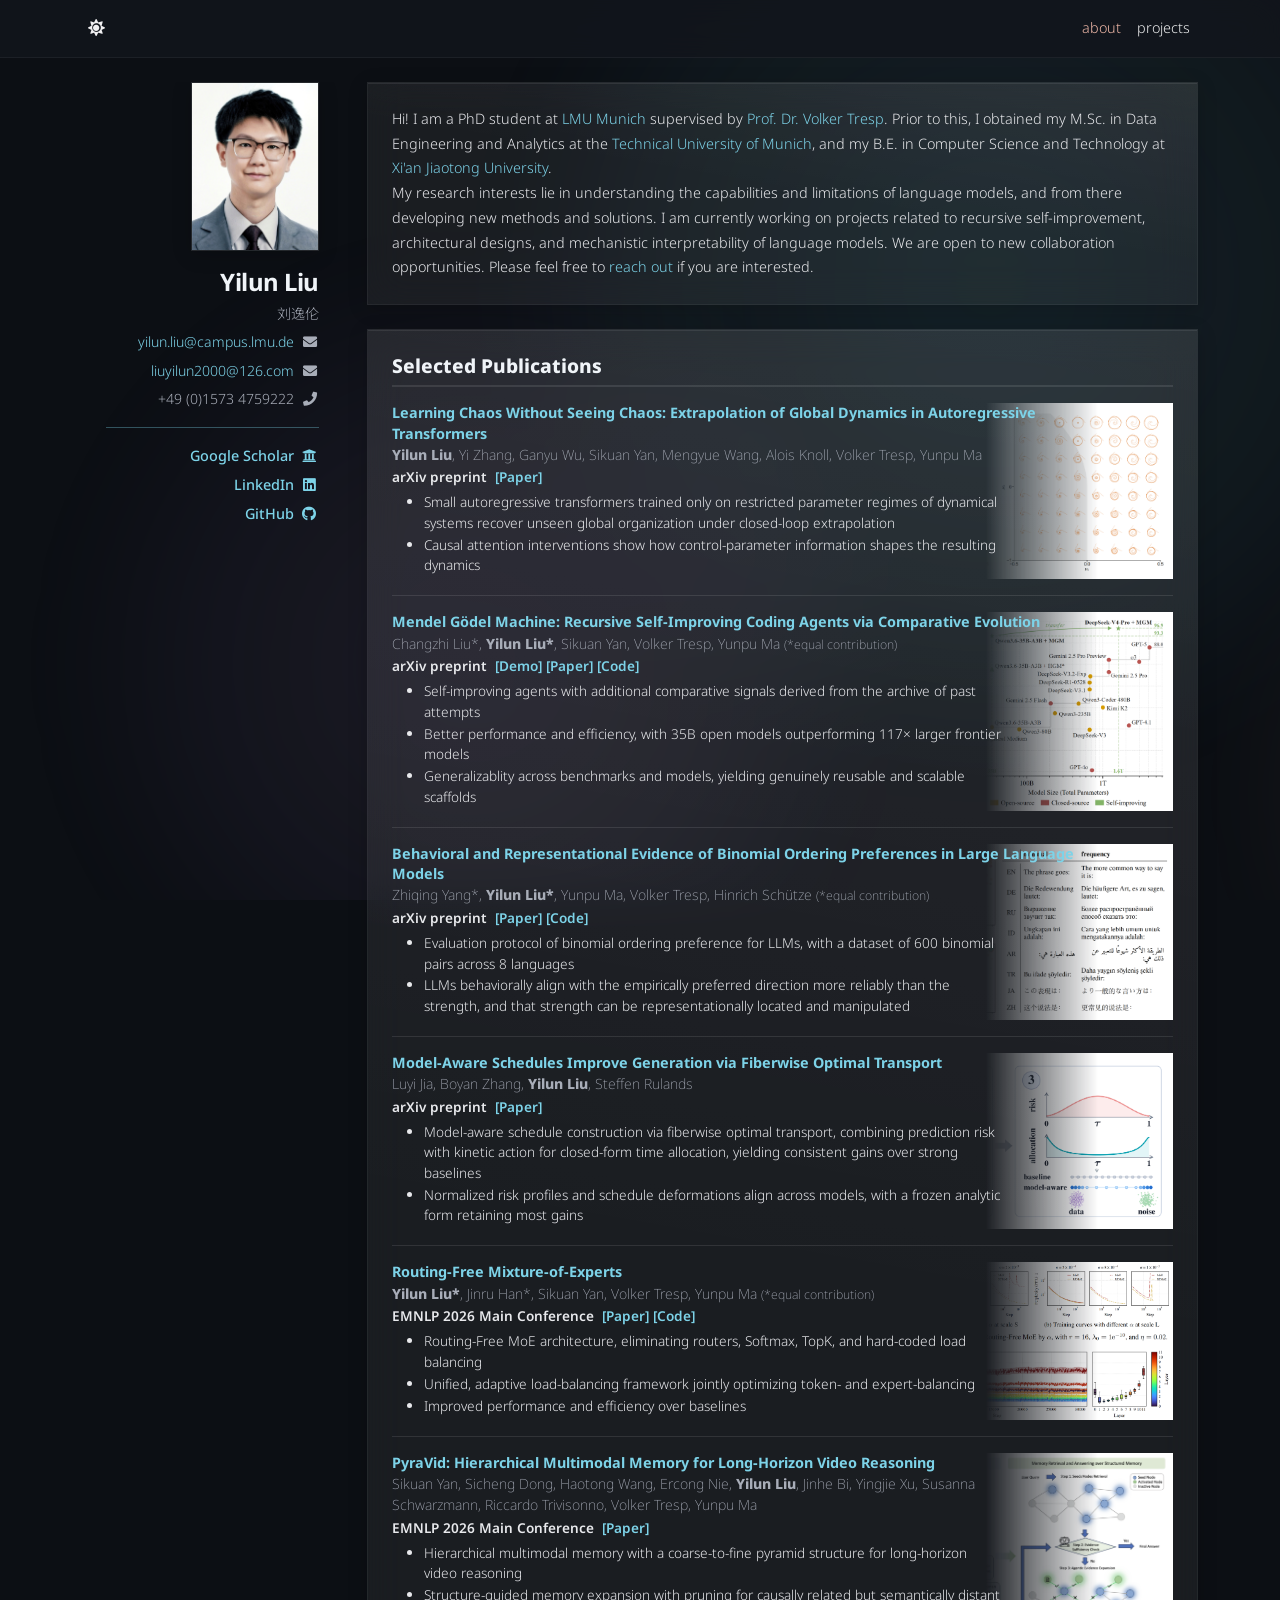
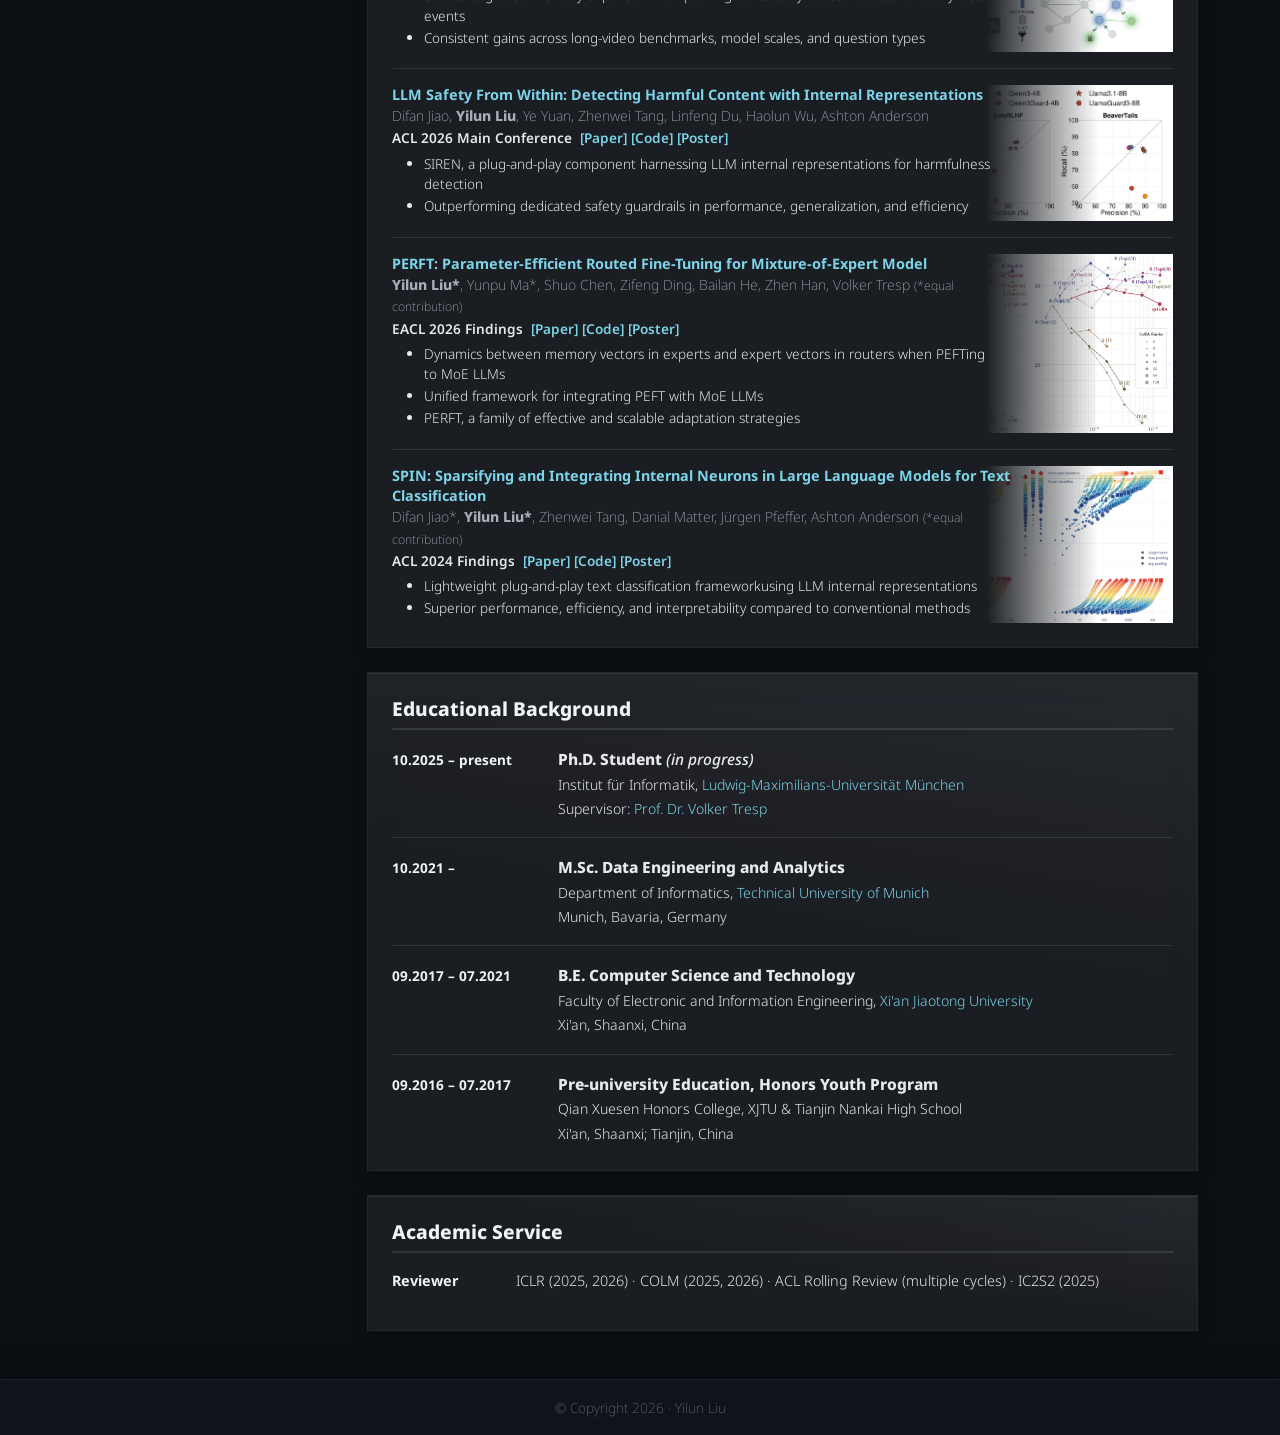
==== commit 9ccf9d23: "Add Learning Chaos paper and refresh site typography and pub layout. Switch to Noto Sans, lighten bo" ====
--- a/index.html
+++ b/index.html
@@ -6,7 +6,7 @@
   <meta name="viewport" content="width=device-width, initial-scale=1.0" />
   <link rel="preconnect" href="https://fonts.googleapis.com" />
   <link rel="preconnect" href="https://fonts.gstatic.com" crossorigin />
-  <link href="https://fonts.googleapis.com/css2?family=Crimson+Pro:ital,wght@0,200..900;1,200..900&display=swap" rel="stylesheet" />
+  <link href="https://fonts.googleapis.com/css2?family=Noto+Sans:ital,wght@0,100..900;1,100..900&family=Noto+Sans+SC:wght@100..900&display=swap" rel="stylesheet" />
   <title>Yilun Liu – About</title>
   <link rel="stylesheet" href="https://cdn.jsdelivr.net/npm/bootstrap@5.3.2/dist/css/bootstrap.min.css" />
   <link rel="stylesheet" href="https://cdnjs.cloudflare.com/ajax/libs/font-awesome/5.15.4/css/all.min.css" />
@@ -119,7 +119,26 @@
 
         <div class="pub-entry pub-entry--with-image">
           <div class="pub-image-slot">
-            <img src="assets/images/MGM.png" alt="Mendel Gödel Machine Polyglot performance figure" class="pub-image" />
+            <a href="https://arxiv.org/html/2609.38814v1" target="_blank" rel="noopener" aria-label="Paper: Learning Chaos Without Seeing Chaos">
+              <img src="assets/images/bifurc.png" alt="Closed-loop extrapolation of Lorenz and generalized Hopf dynamics by an autoregressive transformer" class="pub-image" />
+            </a>
+          </div>
+          <div class="pub-content">
+            <div class="pub-title"><a href="https://arxiv.org/html/2609.38814v1" target="_blank" rel="noopener">Learning Chaos Without Seeing Chaos: Extrapolation of Global Dynamics in Autoregressive Transformers</a></div>
+            <div class="pub-authors"><strong>Yilun Liu</strong>, Yi Zhang, Ganyu Wu, Sikuan Yan, Mengyue Wang, Alois Knoll, Volker Tresp, Yunpu Ma</div>
+            <div class="pub-venue">arXiv preprint <span class="pub-links"><a href="https://arxiv.org/html/2609.38814v1" target="_blank" rel="noopener">[Paper]</a></span></div>
+            <ul class="pub-abstract mt-1 mb-1">
+              <li>Small autoregressive transformers trained only on restricted parameter regimes of dynamical systems recover unseen global organization under closed-loop extrapolation</li>
+              <li>Causal attention interventions show how control-parameter information shapes the resulting dynamics</li>
+            </ul>
+          </div>
+        </div>
+
+        <div class="pub-entry pub-entry--with-image">
+          <div class="pub-image-slot">
+            <a href="https://arxiv.org/abs/2608.07645" target="_blank" rel="noopener" aria-label="Paper: Mendel Gödel Machine">
+              <img src="assets/images/MGM.png" alt="Mendel Gödel Machine Polyglot performance figure" class="pub-image" />
+            </a>
           </div>
           <div class="pub-content">
             <div class="pub-title"><a href="https://reallcz.github.io/MGM/" target="_blank" rel="noopener">Mendel Gödel Machine: Recursive Self-Improving Coding Agents via Comparative Evolution</a></div>
@@ -135,7 +154,9 @@
 
         <div class="pub-entry pub-entry--with-image">
           <div class="pub-image-slot">
-            <img src="assets/images/binomial.png" alt="binomial ordering preference figure" class="pub-image" />
+            <a href="https://arxiv.org/pdf/2606.21645" target="_blank" rel="noopener" aria-label="Paper: Binomial Ordering Preferences in Large Language Models">
+              <img src="assets/images/binomial.png" alt="binomial ordering preference figure" class="pub-image" />
+            </a>
           </div>
           <div class="pub-content">
             <div class="pub-title"><a href="https://arxiv.org/pdf/2606.21645" target="_blank" rel="noopener">Behavioral and Representational Evidence of Binomial Ordering Preferences in Large Language Models</a></div>
@@ -150,7 +171,9 @@
 
         <div class="pub-entry pub-entry--with-image">
           <div class="pub-image-slot">
-            <img src="assets/images/fiberwiseOT.png" alt="Fiberwise optimal transport schedule overview figure" class="pub-image" />
+            <a href="https://arxiv.org/abs/2609.11842" target="_blank" rel="noopener" aria-label="Paper: Fiberwise Optimal Transport">
+              <img src="assets/images/fiberwiseOT.png" alt="Fiberwise optimal transport schedule overview figure" class="pub-image" />
+            </a>
           </div>
           <div class="pub-content">
             <div class="pub-title"><a href="https://arxiv.org/abs/2609.11842" target="_blank" rel="noopener">Model-Aware Schedules Improve Generation via Fiberwise Optimal Transport</a></div>
@@ -165,7 +188,9 @@
         
         <div class="pub-entry pub-entry--with-image">
           <div class="pub-image-slot">
-            <img src="assets/images/RFMoE.png" alt="Routing-Free MoE overview figure" class="pub-image" />
+            <a href="https://arxiv.org/abs/2604.00801/" target="_blank" rel="noopener" aria-label="Paper: Routing-Free Mixture-of-Experts">
+              <img src="assets/images/RFMoE.png" alt="Routing-Free MoE overview figure" class="pub-image" />
+            </a>
           </div>
           <div class="pub-content">
             <div class="pub-title"><a href="https://arxiv.org/abs/2604.00801/" target="_blank" rel="noopener">Routing-Free Mixture-of-Experts</a></div>
@@ -181,7 +206,9 @@
         
         <div class="pub-entry pub-entry--with-image">
           <div class="pub-image-slot">
-            <img src="assets/images/PyraVid.png" alt="PyraVid hierarchical multimodal memory figure" class="pub-image" />
+            <a href="https://arxiv.org/abs/2605.17065" target="_blank" rel="noopener" aria-label="Paper: PyraVid">
+              <img src="assets/images/PyraVid.png" alt="PyraVid hierarchical multimodal memory figure" class="pub-image" />
+            </a>
           </div>
           <div class="pub-content">
             <div class="pub-title"><a href="https://arxiv.org/abs/2605.17065" target="_blank" rel="noopener">PyraVid: Hierarchical Multimodal Memory for Long-Horizon Video Reasoning</a></div>
@@ -197,7 +224,9 @@
         
         <div class="pub-entry pub-entry--with-image">
           <div class="pub-image-slot">
-            <img src="assets/images/SIREN.png" alt="SIREN overview figure" class="pub-image" />
+            <a href="https://aclanthology.org/2026.acl-long.1844/" target="_blank" rel="noopener" aria-label="Paper: SIREN">
+              <img src="assets/images/SIREN.png" alt="SIREN overview figure" class="pub-image" />
+            </a>
           </div>
           <div class="pub-content">
             <div class="pub-title"><a href="https://aclanthology.org/2026.acl-long.1844/" target="_blank" rel="noopener">LLM Safety From Within: Detecting Harmful Content with Internal Representations</a></div>
@@ -212,7 +241,9 @@
 
         <div class="pub-entry pub-entry--with-image">
           <div class="pub-image-slot">
-            <img src="assets/images/PERFT.png" alt="PERFT performance figure" class="pub-image" />
+            <a href="https://aclanthology.org/2026.findings-eacl.232/" target="_blank" rel="noopener" aria-label="Paper: PERFT">
+              <img src="assets/images/PERFT.png" alt="PERFT performance figure" class="pub-image" />
+            </a>
           </div>
           <div class="pub-content">
             <div class="pub-title"><a href="https://aclanthology.org/2026.findings-eacl.232/" target="_blank" rel="noopener">PERFT: Parameter-Efficient Routed Fine-Tuning for Mixture-of-Expert Model</a></div>
@@ -228,7 +259,9 @@
 
         <div class="pub-entry pub-entry--with-image">
           <div class="pub-image-slot">
-            <img src="assets/images/SPIN.png" alt="SPIN aggregated feature analysis figure" class="pub-image" />
+            <a href="https://aclanthology.org/2024.findings-acl.277/" target="_blank" rel="noopener" aria-label="Paper: SPIN">
+              <img src="assets/images/SPIN.png" alt="SPIN aggregated feature analysis figure" class="pub-image" />
+            </a>
           </div>
           <div class="pub-content">
             <div class="pub-title"><a href="https://aclanthology.org/2024.findings-acl.277/" target="_blank" rel="noopener">SPIN: Sparsifying and Integrating Internal Neurons in Large Language Models for Text Classification</a></div>
--- a/assets/css/style.css
+++ b/assets/css/style.css
@@ -1,4 +1,4 @@
-@import url("https://fonts.googleapis.com/css2?family=Crimson+Pro:ital,wght@0,200..900;1,200..900&family=Noto+Serif+SC:wght@200..900&display=swap");
+@import url("https://fonts.googleapis.com/css2?family=Noto+Sans:ital,wght@0,100..900;1,100..900&family=Noto+Sans+SC:wght@100..900&display=swap");
 
 /* ============================================================
    Yilun Liu – Academic CV
@@ -22,8 +22,8 @@
   --color-divider:          rgba(70, 95, 105, 0.18);
   --color-heading:          rgb(55, 82, 92);
   --color-sub-heading:      rgb(68, 90, 98);
-  --shadow-card:            0 2px 14px rgba(60, 80, 90, 0.08);
-  --shadow-card-hover:      0 12px 40px rgba(60, 80, 90, 0.14);
+  --shadow-card:            0 1px 8px rgba(60, 80, 90, 0.04);
+  --shadow-card-hover:      0 6px 20px rgba(60, 80, 90, 0.07);
   --color-page-hero-bg:     rgba(255, 255, 255, 0.45);
   --color-page-hero-border: rgba(70, 95, 105, 0.18);
   --color-toggler:          rgba(255, 255, 255, 0.45);
@@ -38,8 +38,8 @@
     rgba(255, 255, 255, 0.1) 0%,
     rgba(255, 255, 255, 0) 52%
   );
-  --shadow-glass:           0 8px 32px rgba(60, 80, 90, 0.1),
-    inset 0 1px 0 rgba(255, 255, 255, 0.9);
+  --shadow-glass:           0 4px 16px rgba(60, 80, 90, 0.04),
+    inset 0 1px 0 rgba(255, 255, 255, 0.7);
   --ease-liquid:            cubic-bezier(0.34, 1.56, 0.64, 1);
 }
 
@@ -59,8 +59,8 @@
   --color-divider:          rgba(255, 255, 255, 0.1);
   --color-heading:          #f0f4f8;
   --color-sub-heading:      #9ca3af;
-  --shadow-card:            0 8px 28px rgba(0, 0, 0, 0.35);
-  --shadow-card-hover:      0 16px 48px rgba(0, 0, 0, 0.45);
+  --shadow-card:            0 4px 16px rgba(0, 0, 0, 0.16);
+  --shadow-card-hover:      0 8px 24px rgba(0, 0, 0, 0.22);
   --color-page-hero-bg:     rgba(255, 255, 255, 0.04);
   --color-page-hero-border: rgba(255, 255, 255, 0.1);
   --color-toggler:          rgba(255, 255, 255, 0.4);
@@ -73,8 +73,8 @@
     rgba(255, 255, 255, 0.05) 0%,
     rgba(255, 255, 255, 0) 50%
   );
-  --shadow-glass:           0 8px 36px rgba(0, 0, 0, 0.42),
-    inset 0 1px 0 rgba(255, 255, 255, 0.1);
+  --shadow-glass:           0 4px 18px rgba(0, 0, 0, 0.18),
+    inset 0 1px 0 rgba(255, 255, 255, 0.08);
 }
 
 /* ---- Liquid glass: animated backdrop ---- */
@@ -200,8 +200,8 @@
   --bs-border-radius-xxl: 0;
   --bs-border-radius-2xl: 0;
   --bs-border-radius-pill: 0;
-  --bs-body-font-family: "Crimson Pro", "Noto Serif SC", Georgia, "Times New Roman", serif;
-  --bs-font-sans-serif: "Crimson Pro", "Noto Serif SC", Georgia, "Times New Roman", serif;
+  --bs-body-font-family: "Noto Sans", "Noto Sans SC", system-ui, sans-serif;
+  --bs-font-sans-serif: "Noto Sans", "Noto Sans SC", system-ui, sans-serif;
 }
 
 /* ---- Smooth theme transitions ---- */
@@ -211,8 +211,8 @@
               border-color 0.25s ease, box-shadow 0.25s ease;
 }
 
-/* ---- Typography (Crimson Pro variable) ---- */
-/* Weight scale uses Crimson Pro wght axis (200-900) for hierarchy. */
+/* ---- Typography (Noto Sans variable) ---- */
+/* Weight scale uses Noto Sans wght axis (100-900) for hierarchy. */
 :root {
   --fw-bold: 900;
   --fw-extra-bold: 800;
@@ -238,9 +238,9 @@
 body {
   background: var(--color-bg);
   color: var(--color-text);
-  font-family: "Crimson Pro", "Noto Serif SC", Georgia, "Times New Roman", serif;
-  font-weight: var(--fw-regular);
-  font-size: 1rem;
+  font-family: "Noto Sans", "Noto Sans SC", system-ui, sans-serif;
+  font-weight: var(--fw-light);
+  font-size: 0.9rem;
   line-height: 1.72;
   overflow-x: hidden;
   min-height: 100vh;
@@ -254,7 +254,7 @@
 .nav-link,
 .table,
 .btn {
-  font-family: "Crimson Pro", "Noto Serif SC", Georgia, "Times New Roman", serif;
+  font-family: "Noto Sans", "Noto Sans SC", system-ui, sans-serif;
 }
 
 strong,
@@ -567,6 +567,7 @@
   font-weight: var(--fw-bold);
   line-height: 1.4;
   color: var(--color-text);
+  width: 112%;
 }
 
 .pub-authors {
@@ -617,25 +618,33 @@
   bottom: var(--pub-entry-content-bottom);
   width: clamp(5%, 20vw, 250px);
   z-index: 0;
-  pointer-events: none;
   transition: transform 0.3s ease, box-shadow 0.3s ease;
-  /* Opaque on the right, fading toward the left under text */
+  /* Right: stay opaque; medium fade; full vanish between original and tight cut */
   -webkit-mask-image: linear-gradient(
     to left,
     #fff 0%,
-    #fff 20%,
+    #fff 30%,
+    rgba(255, 255, 255, 0) 75%,
     rgba(255, 255, 255, 0) 100%
   );
   mask-image: linear-gradient(
     to left,
     #fff 0%,
-    #fff 20%,
+    #fff 30%,
+    rgba(255, 255, 255, 0) 75%,
     rgba(255, 255, 255, 0) 100%
   );
   -webkit-mask-size: 100% 100%;
   mask-size: 100% 100%;
   -webkit-mask-repeat: no-repeat;
   mask-repeat: no-repeat;
+}
+
+.pub-image-slot > a {
+  position: absolute;
+  inset: 0;
+  display: block;
+  text-decoration: none;
 }
 
 .pub-content {
@@ -915,7 +924,7 @@
 
 .img-caption,
 figcaption {
-  font-family: "Crimson Pro", "Noto Serif SC", Georgia, serif;
+  font-family: "Noto Sans", "Noto Sans SC", system-ui, sans-serif;
   font-size: 0.8rem;
   font-weight: var(--fw-hairline);
   font-style: italic;
@@ -939,7 +948,7 @@
 }
 
 .table td {
-  font-weight: var(--fw-regular);
+  font-weight: var(--fw-light);
   border-color: var(--color-divider);
   color: var(--color-text);
 }
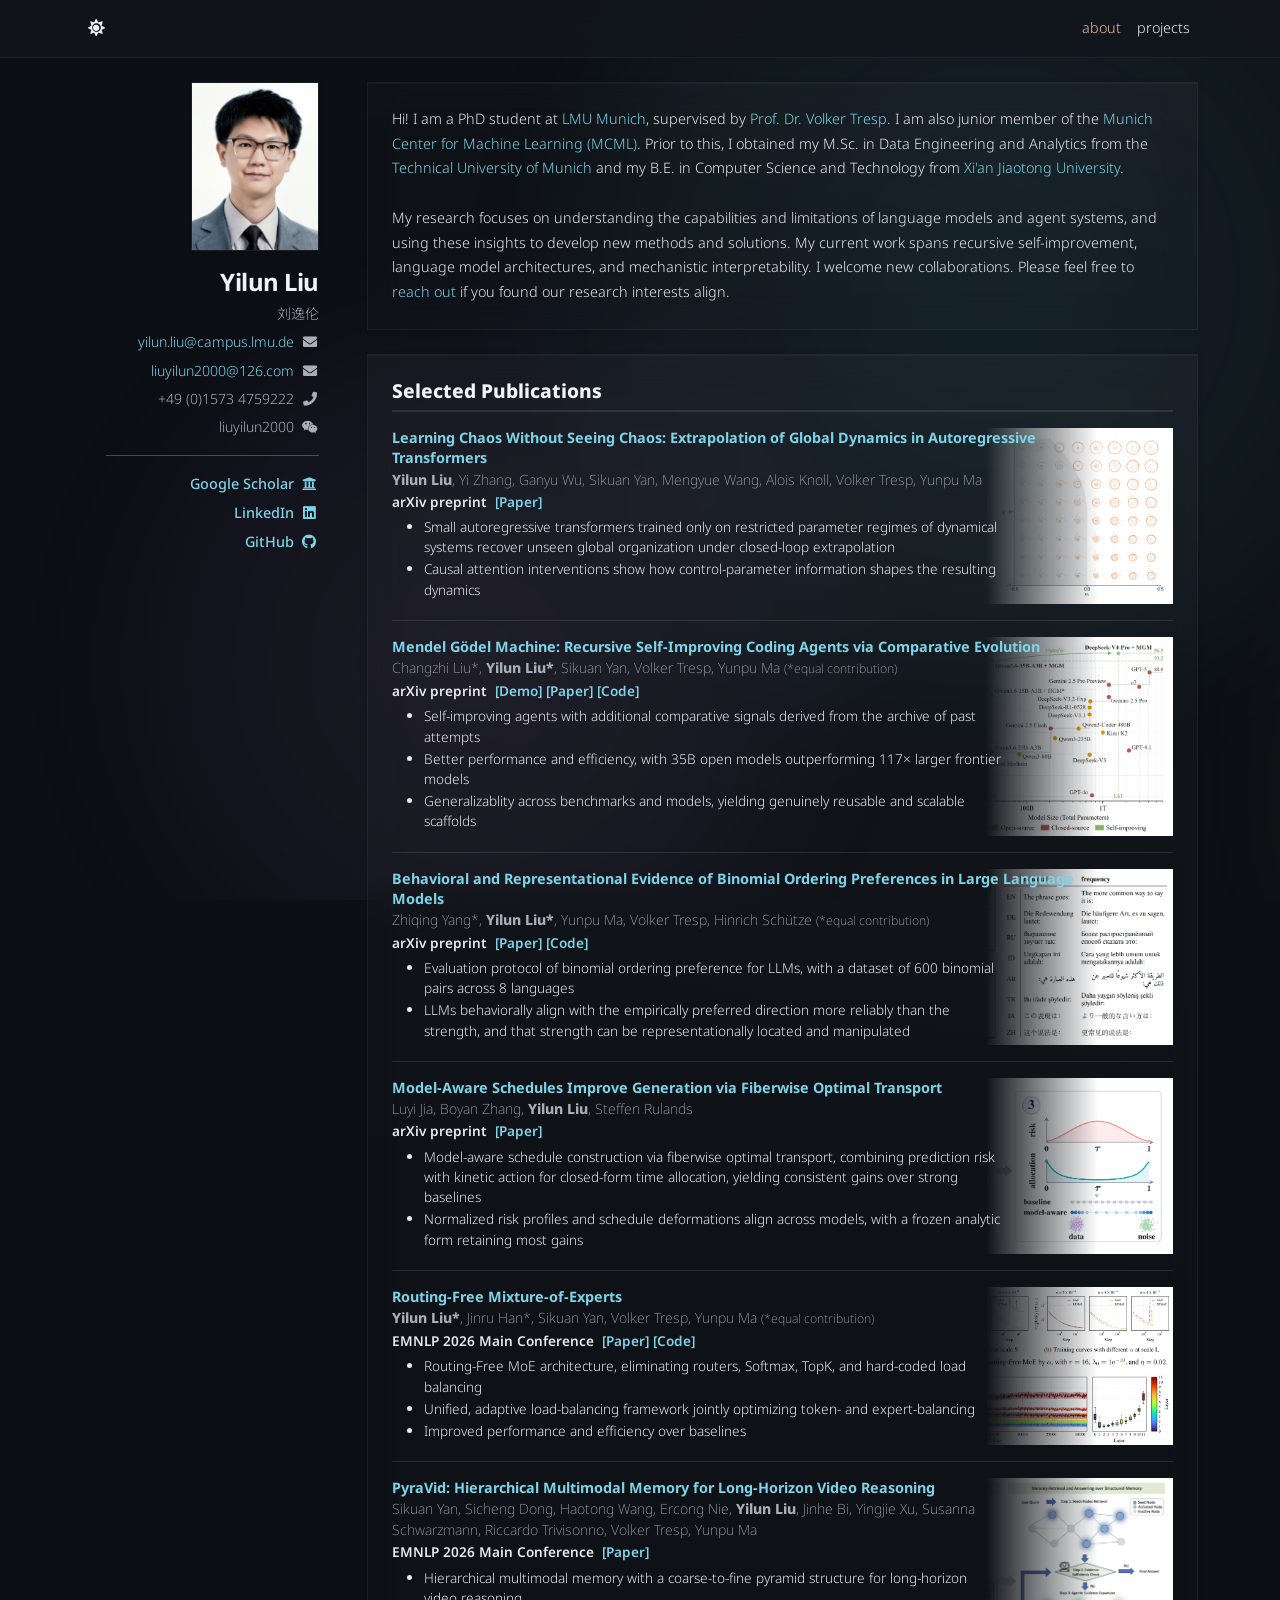
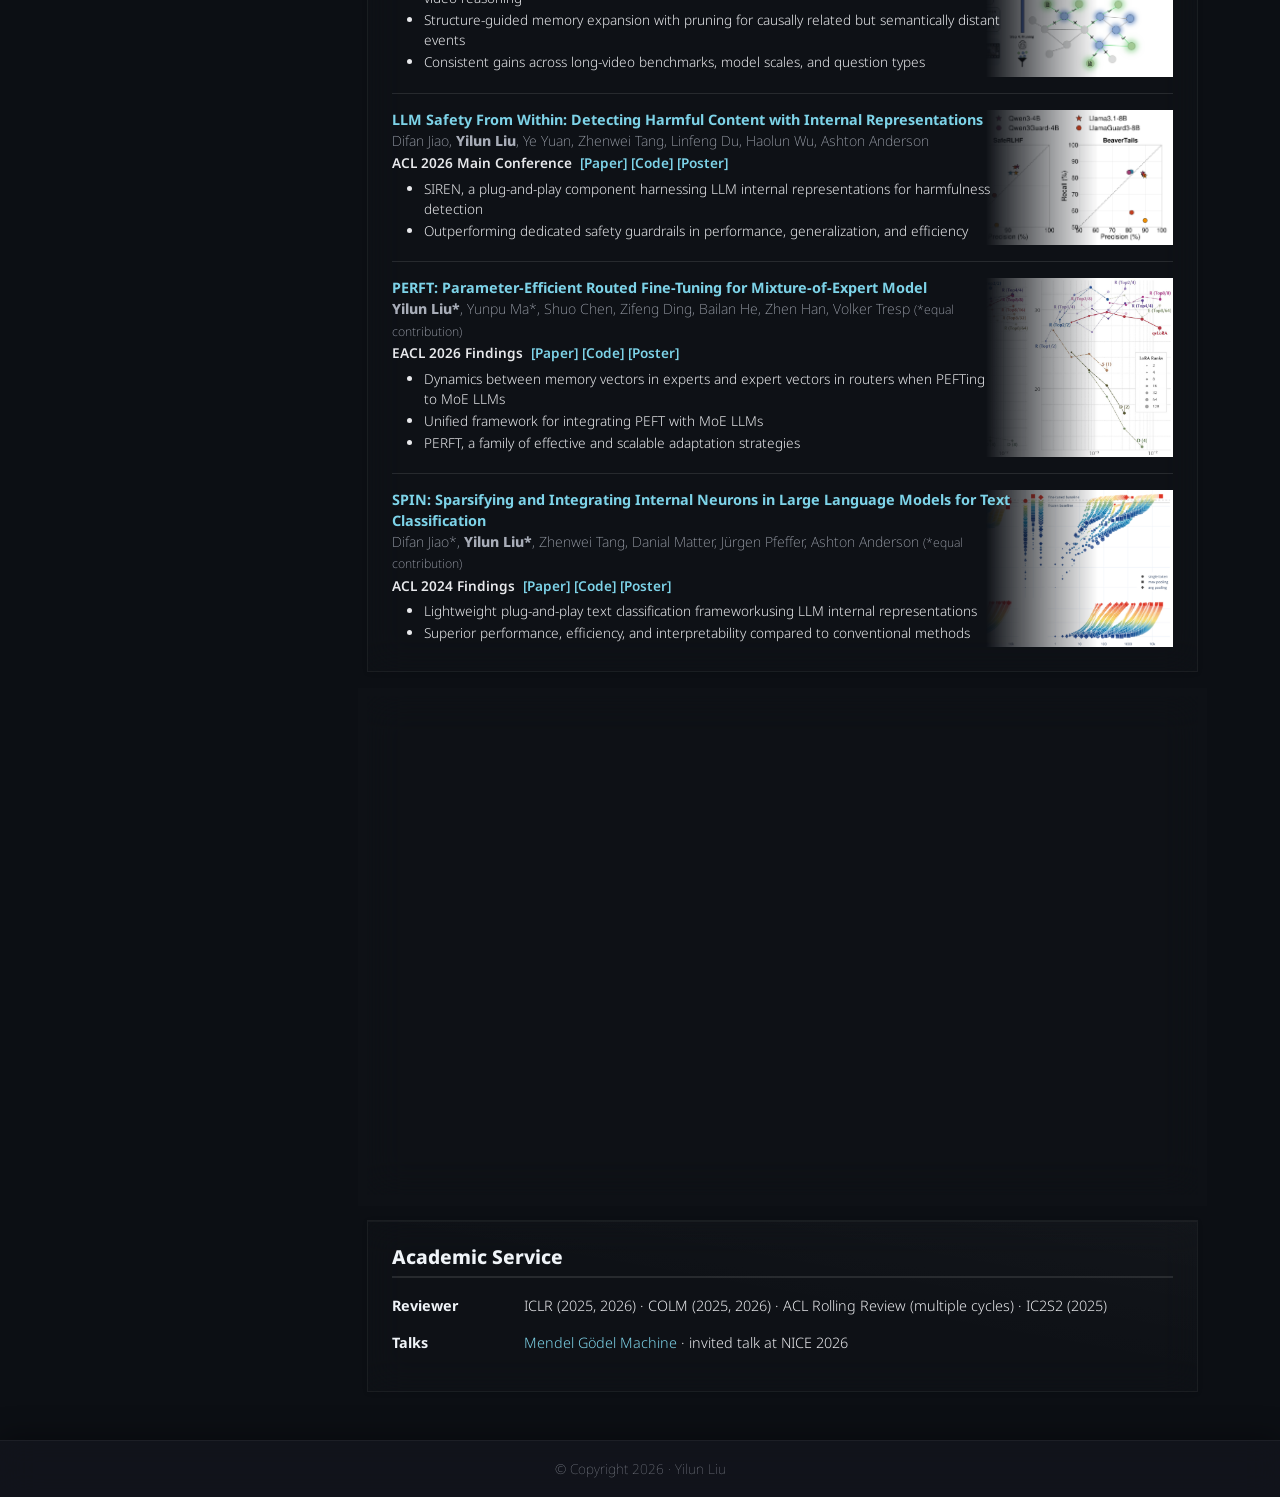
==== commit 6dcace5d: "Enhance index.html with dark theme support, update personal introduction, and add WeChat contact inf" ====
--- a/index.html
+++ b/index.html
@@ -1,5 +1,5 @@
 <!DOCTYPE html>
-<html lang="en">
+<html lang="en" data-theme="dark">
 <head>
   <meta charset="UTF-8" />
   <script>(function(){var t=localStorage.getItem('theme')||'dark';document.documentElement.setAttribute('data-theme',t);})();</script>
@@ -8,6 +8,7 @@
   <link rel="preconnect" href="https://fonts.gstatic.com" crossorigin />
   <link href="https://fonts.googleapis.com/css2?family=Noto+Sans:ital,wght@0,100..900;1,100..900&family=Noto+Sans+SC:wght@100..900&display=swap" rel="stylesheet" />
   <title>Yilun Liu – About</title>
+  <link id="site-favicon" rel="icon" href="assets/favicon.svg" type="image/svg+xml" />
   <link rel="stylesheet" href="https://cdn.jsdelivr.net/npm/bootstrap@5.3.2/dist/css/bootstrap.min.css" />
   <link rel="stylesheet" href="https://cdnjs.cloudflare.com/ajax/libs/font-awesome/5.15.4/css/all.min.css" />
   <link rel="stylesheet" href="assets/css/style.css" />
@@ -72,6 +73,10 @@
             <span>+49 (0)1573 4759222</span>
             <span class="sidebar-fa" aria-hidden="true"><i class="fas fa-phone"></i></span>
           </p>
+          <p class="sidebar-line">
+            <span>liuyilun2000</span>
+            <span class="sidebar-fa" aria-hidden="true"><i class="fab fa-weixin"></i></span>
+          </p>
           <hr class="accent-hr" />
           <div class="sidebar-links">
             <a href="https://scholar.google.com/citations?user=G7V8cr4AAAAJ" target="_blank" rel="noopener" class="sidebar-line">
@@ -96,22 +101,29 @@
       
       <section class="section-card">
         <div class="pub-entry">
-        Hi! I am a PhD student at <a href="https://www.lmu.de/en/" target="_blank" rel="noopener">LMU Munich</a> supervised by <a href="https://www.dbs.ifi.lmu.de/~tresp/" target="_blank" rel="noopener noreferrer">Prof. Dr. Volker Tresp</a>.
-        Prior to this, I obtained my M.Sc. in Data Engineering and Analytics at the <a href="https://www.cit.tum.de/en/cit/home/" target="_blank" rel="noopener">Technical University of Munich</a>, and my B.E. in Computer Science and Technology at <a href="https://eie.xjtu.edu.cn/" target="_blank" rel="noopener">Xi'an Jiaotong University</a>. 
-        <br>
-        My research interests lie in understanding the capabilities and limitations of language models, and from there developing new methods and solutions. 
-        I am currently working on projects related to recursive self-improvement, architectural designs, and mechanistic interpretability of language models. 
-        We are open to new collaboration opportunities. Please feel free to <a href="mailto:liuyilun2000@126.com" target="_blank" rel="noopener">reach out</a> if you are interested.
-      </div>
+          Hi! I am a PhD student at
+          <a href="https://www.lmu.de/en/" target="_blank" rel="noopener noreferrer">LMU Munich</a>,
+          supervised by
+          <a href="https://www.dbs.ifi.lmu.de/~tresp/" target="_blank" rel="noopener noreferrer">Prof. Dr. Volker Tresp</a>.
+          I am also junior member of the
+          <a href="https://mcml.ai/" target="_blank" rel="noopener noreferrer">Munich Center for Machine Learning (MCML)</a>.
+          Prior to this, I obtained my M.Sc. in Data Engineering and Analytics from the
+          <a href="https://www.cit.tum.de/en/cit/home/" target="_blank" rel="noopener noreferrer">Technical University of Munich</a>
+          and my B.E. in Computer Science and Technology from
+          <a href="https://eie.xjtu.edu.cn/" target="_blank" rel="noopener noreferrer">Xi'an Jiaotong University</a>.
+      
+          <br><br>
+      
+          My research focuses on understanding the capabilities and limitations of language models and agent systems,
+          and using these insights to develop new methods and solutions.
+          My current work spans recursive self-improvement, language model architectures,
+          and mechanistic interpretability.
+          I welcome new collaborations. Please feel free to
+          <a href="mailto:liuyilun2000@126.com">reach out</a>
+          if you found our research interests align.
+        </div>
       </section>
-
       
-      <!--<section class="section-card">
-        <h2 class="section-title">We are hiring!</h2>
-        <div class="pub-entry">
-        We are looking for talented students to join our ambitious projects on recursive self-improvement of LLM agents and mechanistic interpretability of such systems. We are also regularly offering thesis and guided research opportunities at <a href="https://tresp-lab.github.io/opportunities/" target="_blank" rel="noopener">TRESP Lab</a>. Please feel free to <a href="mailto:liuyilun2000@126.com" target="_blank" rel="noopener">reach out</a> if you are interested.
-      </div>
-      </section>-->
 
       <!-- === Selected Publications === -->
       <section class="section-card">
@@ -320,29 +332,14 @@
 
         <div class="skill-category">
           <strong>Reviewer</strong>
-          ICLR (2025, 2026) · COLM (2025, 2026) · ACL Rolling Review (multiple cycles) · IC2S2 (2025)
+          <span>ICLR (2025, 2026) · COLM (2025, 2026) · ACL Rolling Review (multiple cycles) · IC2S2 (2025)</span>
+        </div>
+        <div class="skill-category">
+          <strong>Talks</strong>
+          <span><a href="https://www.bilibili.com/video/BV1p3YJ6VEBb/" target="_blank" rel="noopener">Mendel Gödel Machine</a> · invited talk at NICE 2026</span>
         </div>
       </section>
 
-      <!-- === Skills === -->
-      <!--section class="section-card">
-        <h2 class="section-title">Skills</h2>
-
-        <div class="skill-category">
-          <strong>Programming</strong>
-          Python · R · C++ · Julia · Java · C# · HTML+CSS+JS · Flask · SQL · x86 Assembly · MATLAB
-        </div>
-
-        <div class="skill-category">
-          <strong>Languages</strong>
-          Chinese (native) · English (TOEFL 107 · GRE VR 157 / QR 170 / AW 4.0) · German (B1 classroom)
-        </div>
-
-        <div class="skill-category">
-          <strong>Other Skills</strong>
-          MS Power BI &amp; Office · LaTeX · Graphic Design (Adobe PS+AI, Cinema 4D) · Video &amp; Audio (AE+Premiere+Audition) · Music (Piano, Violin)
-        </div>
-      </section-->
 
     </div><!-- /col-lg-9 -->
   </div><!-- /row -->
--- a/assets/css/style.css
+++ b/assets/css/style.css
@@ -5,8 +5,45 @@
    Adaptive Theme: Light (rfmoe.shop style) + Dark mode toggle
    ============================================================ */
 
-/* ---- Theme Variables ---- */
-:root, [data-theme="light"] {
+/* ---- Theme Variables (dark is default / :root) ---- */
+:root, [data-theme="dark"] {
+  --color-bg:               #0c0f14;
+  --color-card:             #1c1f26;
+  --color-card-border:      rgba(255, 255, 255, 0.12);
+  --color-text:             #e8e9ec;
+  --color-text-muted:       #a8adb8;
+  --color-accent:           #7dd3e8;
+  --color-accent-hover:     #f0b8a8;
+  --color-accent-light:     #5fb8c8;
+  --color-nav-bg:           #12151c;
+  --color-nav-text:         #f0f0f1;
+  --color-footer-bg:        #12151c;
+  --color-footer-text:      #8b8f98;
+  --color-divider:          rgba(255, 255, 255, 0.1);
+  --color-heading:          #f0f4f8;
+  --color-sub-heading:      #9ca3af;
+  --shadow-card:            0 1px 6px rgba(0, 0, 0, 0.06);
+  --shadow-card-hover:      0 3px 12px rgba(0, 0, 0, 0.1);
+  --color-page-hero-bg:     rgba(255, 255, 255, 0.04);
+  --color-page-hero-border: rgba(255, 255, 255, 0.1);
+  --color-toggler:          rgba(255, 255, 255, 0.4);
+  --color-code-bg:          rgba(160, 165, 175, 0.07);
+  /* Liquid glass */
+  --glass-blur:             blur(18px);
+  --glass-surface:          rgba(255, 255, 255, 0.01);
+  --glass-surface-hover:    rgba(255, 255, 255, 0.02);
+  --glass-border:           rgba(255, 255, 255, 0.05);
+  --glass-reflection:       linear-gradient(
+    -170deg,
+    rgba(255, 255, 255, 0.02) 0%,
+    rgba(255, 255, 255, 0) 50%
+  );
+  --shadow-glass:           0 1px 6px rgba(0, 0, 0, 0.06),
+    inset 0 1px 0 rgba(255, 255, 255, 0.04);
+  --ease-liquid:            cubic-bezier(0.34, 1.56, 0.64, 1);
+}
+
+[data-theme="light"] {
   --color-bg:               #f4f5f6;
   --color-card:             #ffffff;
   --color-card-border:      rgba(70, 95, 105, 0.16);
@@ -22,59 +59,22 @@
   --color-divider:          rgba(70, 95, 105, 0.18);
   --color-heading:          rgb(55, 82, 92);
   --color-sub-heading:      rgb(68, 90, 98);
-  --shadow-card:            0 1px 8px rgba(60, 80, 90, 0.04);
-  --shadow-card-hover:      0 6px 20px rgba(60, 80, 90, 0.07);
+  --shadow-card:            0 1px 4px rgba(60, 80, 90, 0.02);
+  --shadow-card-hover:      0 3px 10px rgba(60, 80, 90, 0.04);
   --color-page-hero-bg:     rgba(255, 255, 255, 0.45);
   --color-page-hero-border: rgba(70, 95, 105, 0.18);
   --color-toggler:          rgba(255, 255, 255, 0.45);
   --color-code-bg:          rgba(70, 95, 105, 0.07);
-  /* Liquid glass */
-  --glass-blur:             blur(18px);
-  --glass-surface:          rgba(255, 255, 255, 0.10);
-  --glass-surface-hover:    rgba(255, 255, 255, 0.20);
-  --glass-border:           rgba(70, 95, 105, 0.06);
+  --glass-surface:          rgba(255, 255, 255, 0.01);
+  --glass-surface-hover:    rgba(255, 255, 255, 0.02);
+  --glass-border:           rgba(70, 95, 105, 0.05);
   --glass-reflection:       linear-gradient(
     -170deg,
-    rgba(255, 255, 255, 0.1) 0%,
+    rgba(255, 255, 255, 0.02) 0%,
     rgba(255, 255, 255, 0) 52%
   );
-  --shadow-glass:           0 4px 16px rgba(60, 80, 90, 0.04),
-    inset 0 1px 0 rgba(255, 255, 255, 0.7);
-  --ease-liquid:            cubic-bezier(0.34, 1.56, 0.64, 1);
-}
-
-[data-theme="dark"] {
-  --color-bg:               #0c0f14;
-  --color-card:             #1c1f26;
-  --color-card-border:      rgba(255, 255, 255, 0.12);
-  --color-text:             #e8e9ec;
-  --color-text-muted:       #a8adb8;
-  --color-accent:           #7dd3e8;
-  --color-accent-hover:     #f0b8a8;
-  --color-accent-light:     #5fb8c8;
-  --color-nav-bg:           #12151c;
-  --color-nav-text:         #f0f0f1;
-  --color-footer-bg:        #12151c;
-  --color-footer-text:      #8b8f98;
-  --color-divider:          rgba(255, 255, 255, 0.1);
-  --color-heading:          #f0f4f8;
-  --color-sub-heading:      #9ca3af;
-  --shadow-card:            0 4px 16px rgba(0, 0, 0, 0.16);
-  --shadow-card-hover:      0 8px 24px rgba(0, 0, 0, 0.22);
-  --color-page-hero-bg:     rgba(255, 255, 255, 0.04);
-  --color-page-hero-border: rgba(255, 255, 255, 0.1);
-  --color-toggler:          rgba(255, 255, 255, 0.4);
-  --color-code-bg:          rgba(160, 165, 175, 0.07);
-  --glass-surface:          rgba(255, 255, 255, 0.06);
-  --glass-surface-hover:    rgba(255, 255, 255, 0.1);
-  --glass-border:           rgba(255, 255, 255, 0.05);
-  --glass-reflection:       linear-gradient(
-    -170deg,
-    rgba(255, 255, 255, 0.05) 0%,
-    rgba(255, 255, 255, 0) 50%
-  );
-  --shadow-glass:           0 4px 18px rgba(0, 0, 0, 0.18),
-    inset 0 1px 0 rgba(255, 255, 255, 0.08);
+  --shadow-glass:           0 1px 6px rgba(60, 80, 90, 0.02),
+    inset 0 1px 0 rgba(255, 255, 255, 0.35);
 }
 
 /* ---- Liquid glass: animated backdrop ---- */
@@ -804,6 +804,9 @@
 
 /* ---- Skills ---- */
 .skill-category {
+  display: flex;
+  align-items: baseline;
+  gap: 0.75rem;
   margin-bottom: 0.75rem;
   font-weight: var(--fw-light);
 }
@@ -811,8 +814,12 @@
 .skill-category strong {
   color: var(--color-heading);
   font-weight: var(--fw-bold);
-  display: inline-block;
-  min-width: 120px;
+  flex: 0 0 7.5rem;
+}
+
+.skill-category > span {
+  flex: 1;
+  min-width: 0;
 }
 
 /* ---- Blockquote ---- */
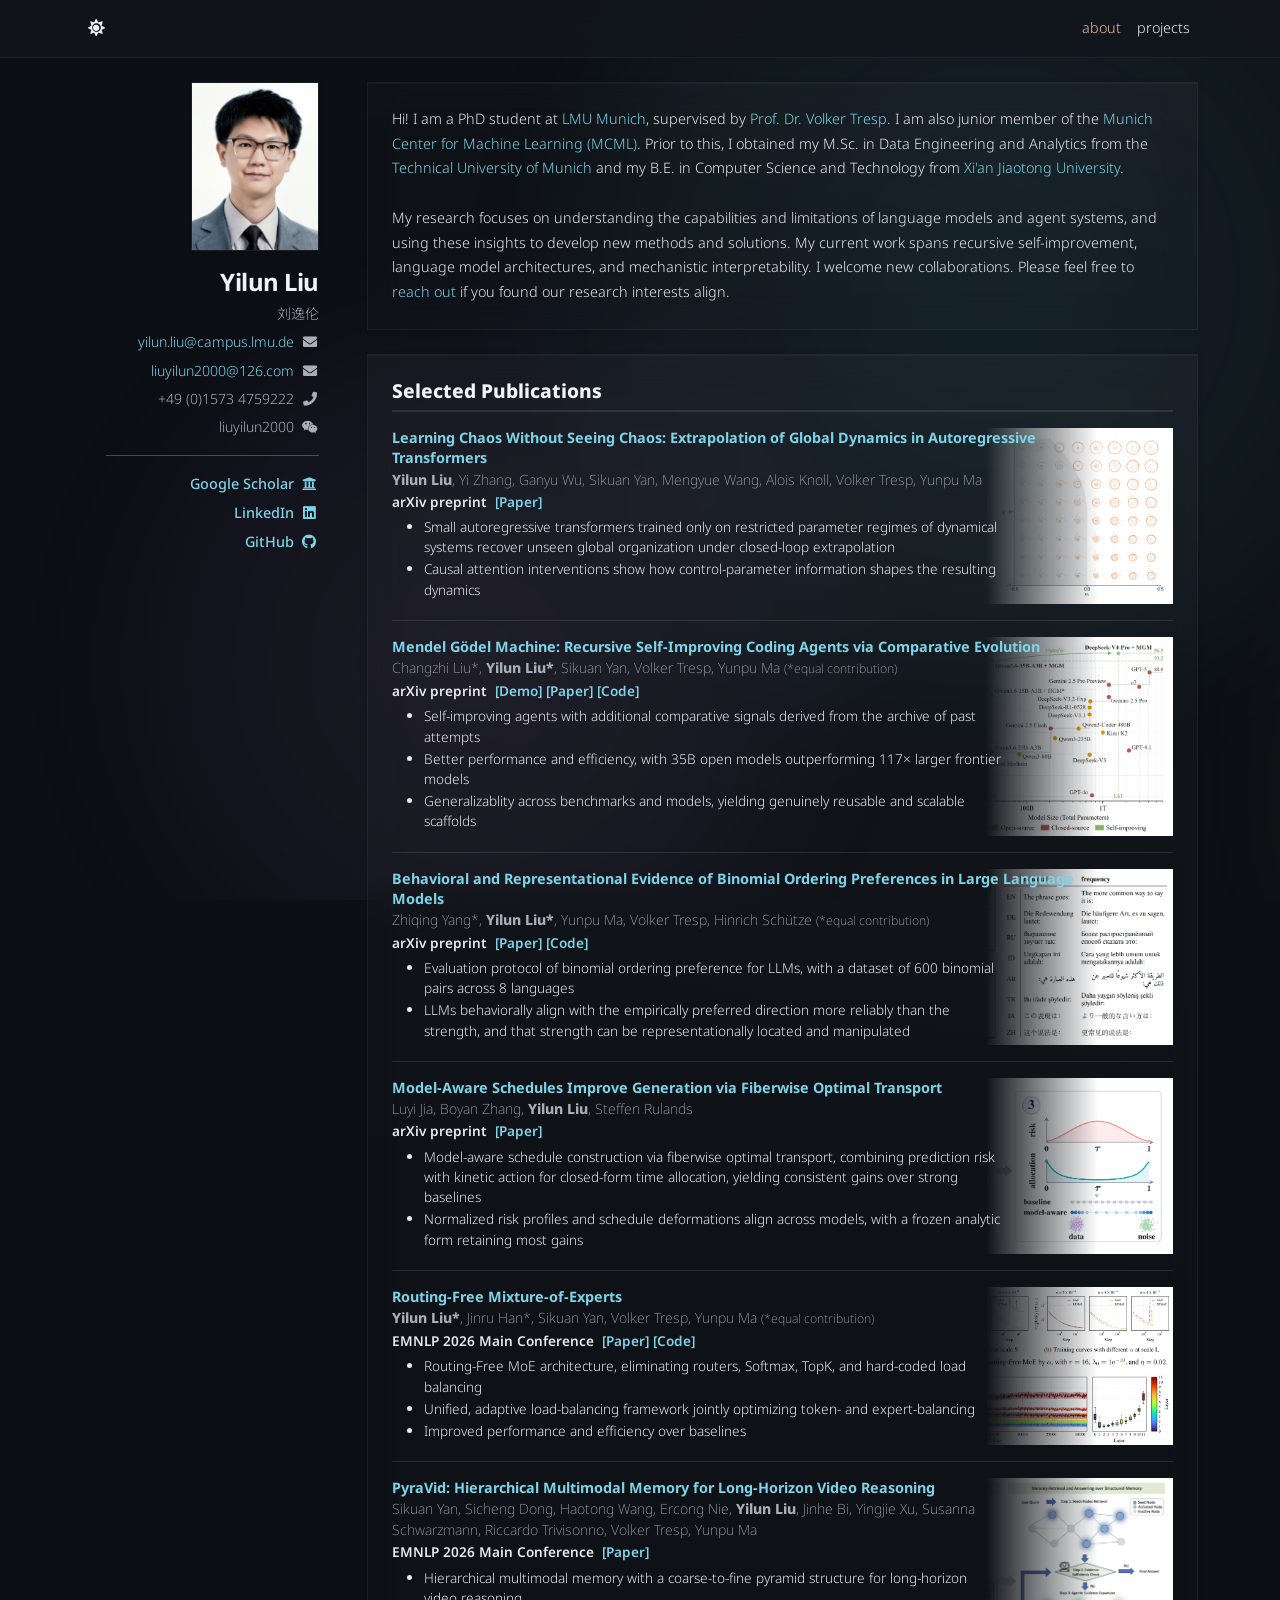
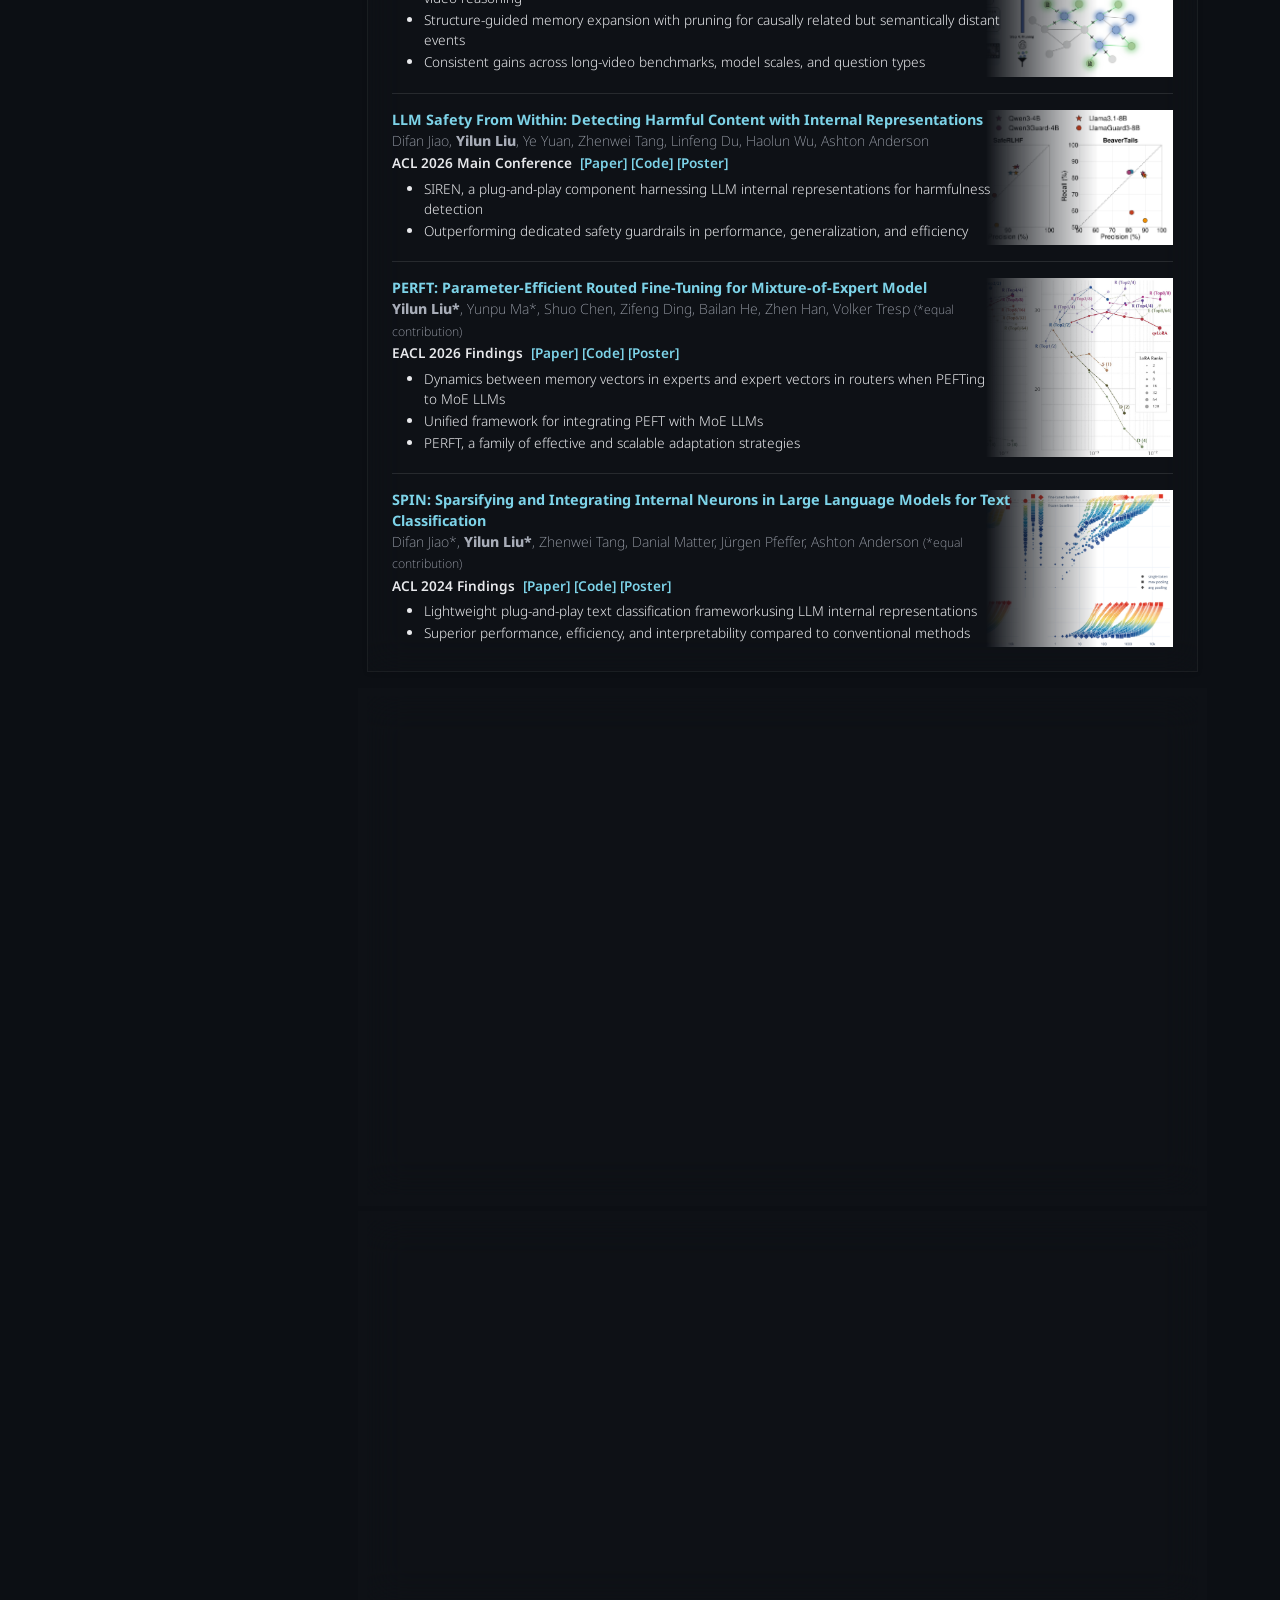
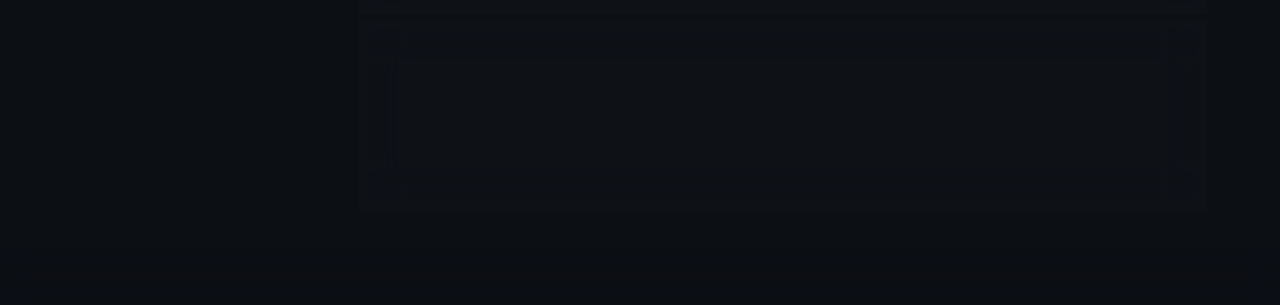
==== commit 9d3fa825: "Add research funding and computing support to homepage" ====
--- a/index.html
+++ b/index.html
@@ -326,6 +326,42 @@
         </div>
       </section>
 
+      <!-- === Research Funding & Computing Support === -->
+      <section class="section-card" id="research-support" aria-labelledby="research-support-title">
+        <h2 class="section-title" id="research-support-title">Research Funding &amp; Computing Support</h2>
+
+        <dl class="funding-list">
+          <div class="funding-entry">
+            <dt class="funding-provider">
+              <a href="https://mcml.ai/" target="_blank" rel="noopener">Munich Center for Machine Learning (MCML)</a>
+              &amp; <a href="https://www.lrz.de/en/" target="_blank" rel="noopener">Leibniz Supercomputing Centre (LRZ)</a>
+            </dt>
+            <dd class="funding-funders">German Federal Ministry of Research, Technology and Space (BMFTR) &middot; Bavarian State Ministry of Science and the Arts (StMWK)</dd>
+          </div>
+
+          <div class="funding-entry">
+            <dt class="funding-provider">
+              <a href="https://www.hessian.ai/computeservices/" target="_blank" rel="noopener">Hessian Center for Artificial Intelligence (hessian.AI)</a>
+            </dt>
+            <dd class="funding-funders">German Federal Ministry of Research, Technology and Space (BMFTR) &middot; Hessian Ministry for Digitalisation and Innovation (HMD)</dd>
+          </div>
+
+          <div class="funding-entry">
+            <dt class="funding-provider">
+              <a href="https://hpc.fau.de/" target="_blank" rel="noopener">Erlangen National High Performance Computing Center (NHR@FAU)</a>
+            </dt>
+            <dd class="funding-funders">German federal government &middot; Bavarian state government &middot; German Research Foundation (DFG) &middot; Friedrich-Alexander-Universität Erlangen-Nürnberg (FAU)</dd>
+          </div>
+
+          <div class="funding-entry">
+            <dt class="funding-provider">
+              <a href="https://www.fz-juelich.de/en/jsc/jupiter" target="_blank" rel="noopener">JUPITER Exascale Supercomputer</a>
+            </dt>
+            <dd class="funding-funders">European High Performance Computing Joint Undertaking (EuroHPC JU) &middot; German Federal Ministry of Research, Technology and Space (BMFTR) &middot; Ministry of Culture and Science of the State of North Rhine-Westphalia (MKW NRW)</dd>
+          </div>
+        </dl>
+      </section>
+
       <!-- === Academic Service === -->
       <section class="section-card">
         <h2 class="section-title">Academic Service</h2>
--- a/assets/css/style.css
+++ b/assets/css/style.css
@@ -802,6 +802,31 @@
   border-bottom: none;
 }
 
+/* ---- Research Funding & Computing Support ---- */
+.funding-list {
+  margin: 0;
+}
+
+.funding-entry {
+  overflow-wrap: anywhere;
+}
+
+.funding-entry + .funding-entry {
+  margin-top: 1.1rem;
+}
+
+.funding-provider {
+  font-weight: var(--fw-book);
+  line-height: 1.5;
+}
+
+.funding-funders {
+  margin: 0.3rem 0 0;
+  color: var(--color-sub-heading);
+  font-size: 0.82rem;
+  line-height: 1.6;
+}
+
 /* ---- Skills ---- */
 .skill-category {
   display: flex;
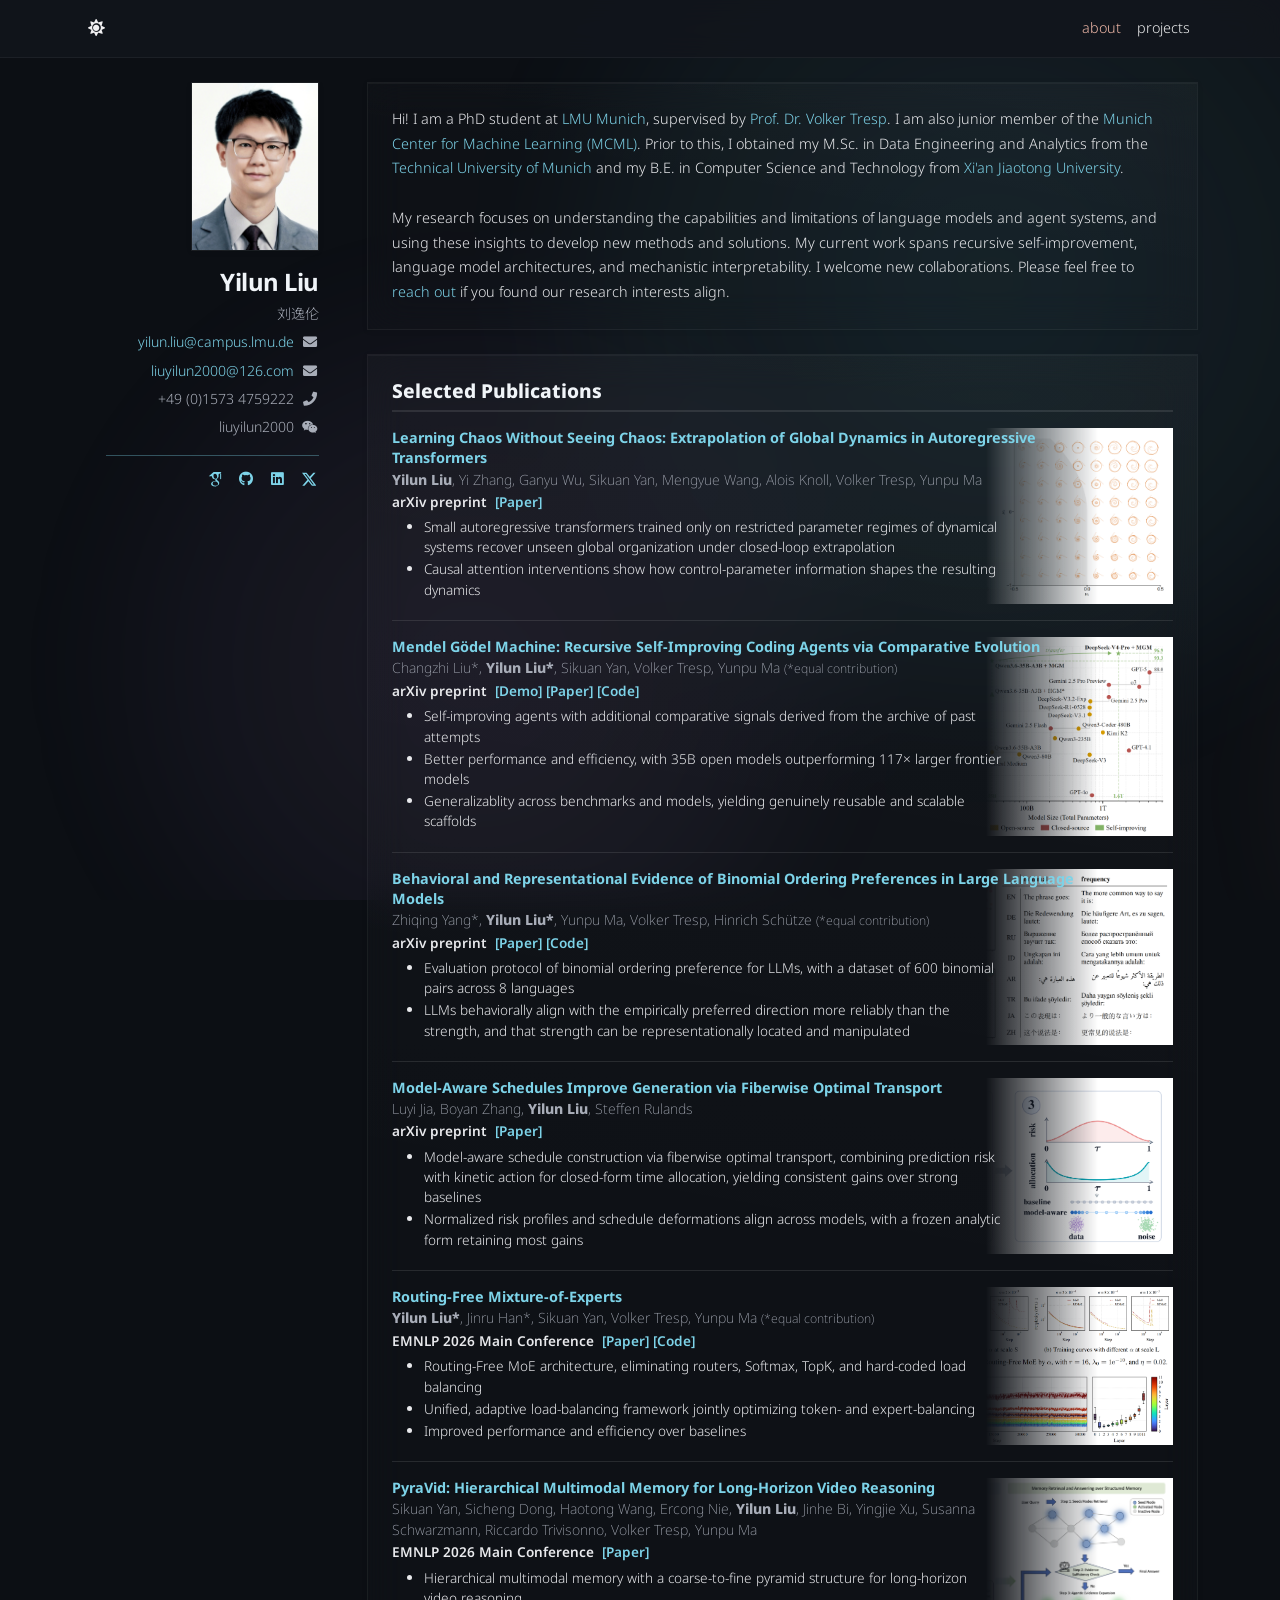
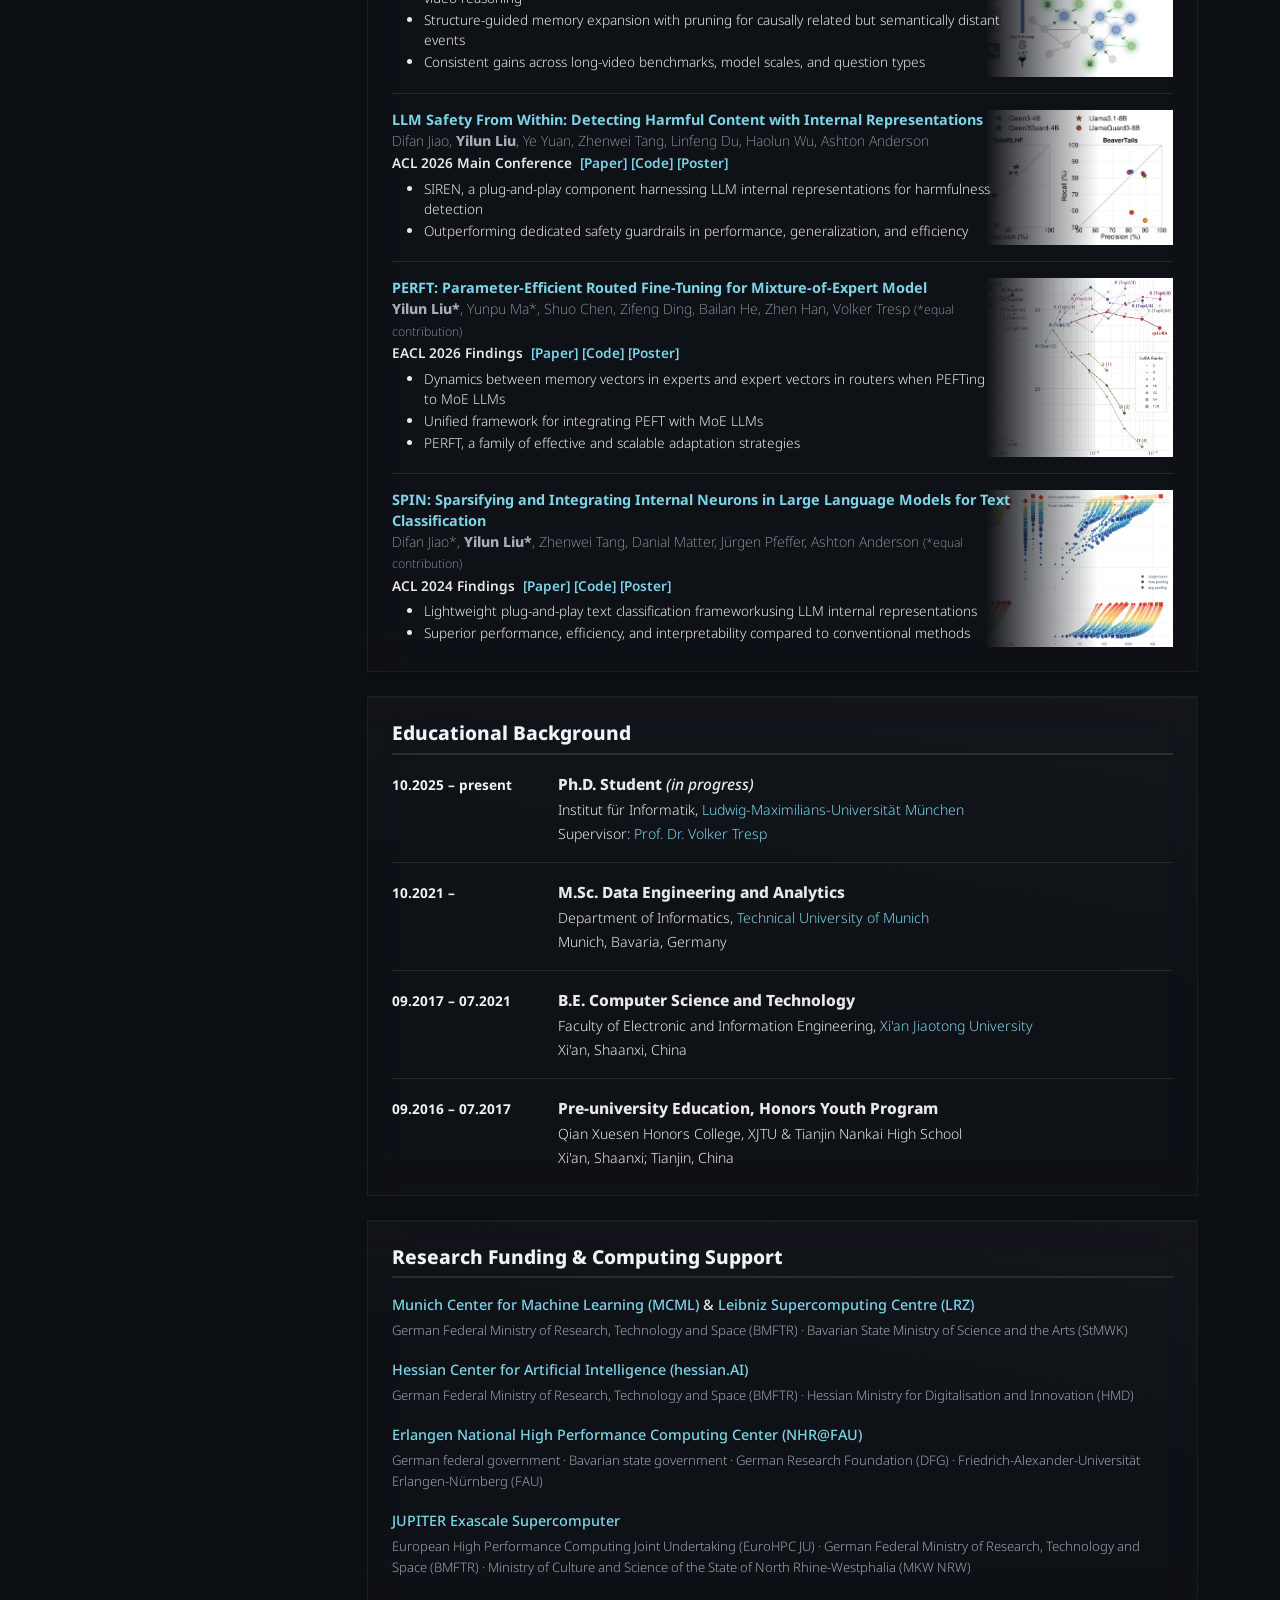
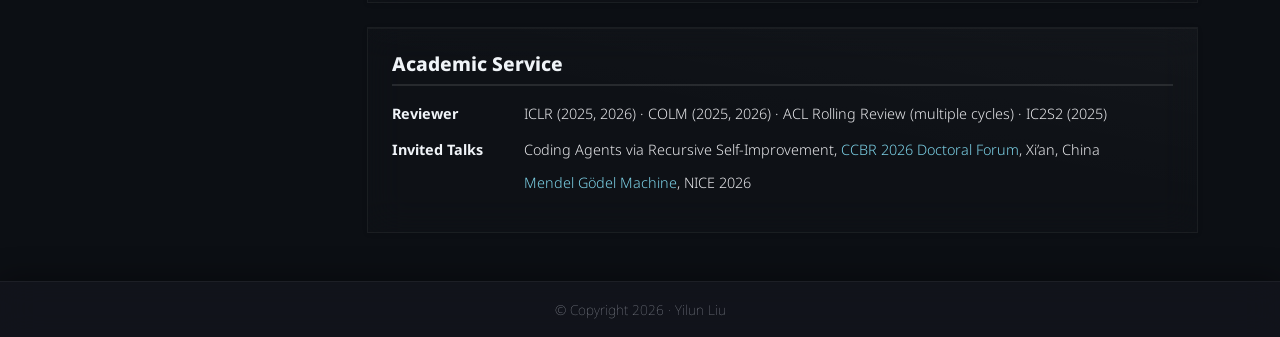
==== commit 53334819: "Update profile links and invited talks" ====
--- a/index.html
+++ b/index.html
@@ -78,18 +78,19 @@
             <span class="sidebar-fa" aria-hidden="true"><i class="fab fa-weixin"></i></span>
           </p>
           <hr class="accent-hr" />
-          <div class="sidebar-links">
-            <a href="https://scholar.google.com/citations?user=G7V8cr4AAAAJ" target="_blank" rel="noopener" class="sidebar-line">
-              <span>Google Scholar</span>
-              <span class="sidebar-fa" aria-hidden="true"><i class="fas fa-university"></i></span>
-            </a>
-            <a href="https://www.linkedin.com/in/liuyilun2000/" target="_blank" rel="noopener" class="sidebar-line">
-              <span>LinkedIn</span>
-              <span class="sidebar-fa" aria-hidden="true"><i class="fab fa-linkedin"></i></span>
-            </a>
-            <a href="https://github.com/liuyilun2000" target="_blank" rel="noopener" class="sidebar-line">
-              <span>GitHub</span>
-              <span class="sidebar-fa" aria-hidden="true"><i class="fab fa-github"></i></span>
+          <div class="sidebar-links" role="group" aria-label="Profile links">
+            <a href="https://scholar.google.com/citations?user=G7V8cr4AAAAJ" target="_blank" rel="noopener" aria-label="Google Scholar" title="Google Scholar">
+              <!-- Academicons Google Scholar icon (SIL OFL 1.1); see assets/licenses/academicons.txt. -->
+              <svg xmlns="http://www.w3.org/2000/svg" width="1em" height="1em" viewBox="20 64 344 384" fill="currentColor" aria-hidden="true" focusable="false"><path d="M 343.75868,106.66243 V 79.430205 L 363.52365,63.999997 H 149.63354 L 20.476345,176.2736 h 85.656075 c -0.15534,2.12494 -0.21914,4.04644 -0.21914,6.22563 0,20.84472 7.2192,38.08662 21.67203,51.86089 14.45284,13.79702 32.25124,20.64784 53.32651,20.64784 4.92319,0 9.75059,-0.36794 14.43842,-1.02419 -2.90722,6.50082 -4.37457,12.52302 -4.37457,18.14228 0,9.87526 4.49924,20.4304 13.46715,31.6418 -39.23377,2.6705 -68.06112,9.73264 -86.43702,21.16322 -10.53108,6.49907 -19.000207,14.70396 -25.390349,24.5311 -6.390569,9.89933 -9.577754,20.51525 -9.577754,31.9616 0,9.64822 2.062375,18.33611 6.21907,26.06233 4.156694,7.7263 9.577757,14.07047 16.312223,18.98408 6.71825,4.96781 14.46899,9.10088 23.219,12.46874 8.73429,3.34378 17.40643,5.71858 26.06106,7.06258 8.62707,1.34222 17.20471,1.9985 25.70579,1.9985 13.46887,0 26.95353,-1.73428 40.54711,-5.18707 13.56165,-3.48461 26.28022,-8.64143 38.17105,-15.4927 11.85935,-6.80488 21.51545,-16.0865 28.9219,-27.7183 7.39024,-11.67998 11.09457,-24.80499 11.09457,-39.33613 0,-11.01584 -2.24964,-21.03852 -6.7502,-30.14073 -4.46864,-9.07202 -9.93785,-16.54102 -16.45271,-22.34403 -6.5008,-5.81263 -12.99987,-11.15539 -19.51512,-15.9679 -6.50083,-4.84488 -12.00021,-9.75058 -16.46884,-14.8129 -4.4848,-5.04657 -6.73444,-10.05419 -6.73444,-14.98395 0,-4.92145 1.73422,-9.67183 5.21588,-14.26559 3.45451,-4.6095 7.67376,-9.04795 12.60967,-13.30571 4.93756,-4.24944 9.87523,-8.96788 14.79665,-14.13302 4.92147,-5.14719 9.14072,-11.82739 12.60971,-20.00822 3.48467,-8.17907 5.20318,-17.44489 5.20318,-27.75679 0,-13.4527 -2.54714,-24.46065 -7.54735,-33.31348 -0.59369,-1.02243 -1.21757,-1.80338 -1.87511,-3.02225 l 56.90745,-46.672136 v 17.118526 c -7.39373,0.92969 -6.62422,5.34582 -6.62422,10.6352 v 128.66719 c 0,5.95832 4.8751,10.83382 10.83386,10.83382 h 3.98869 c 5.95835,0 10.83386,-4.87506 10.83386,-10.83382 V 117.29282 c 0,-5.27669 0.77741,-9.68801 -6.56167,-10.63039 z M 236.39865,329.14114 c 1.14099,0.7503 3.7039,2.78075 7.7184,6.03838 4.0495,3.24319 6.797,5.69582 8.26567,7.41432 1.43851,1.66381 3.5792,4.16501 6.37617,7.54734 2.81268,3.3744 4.7184,6.30394 5.71853,8.73425 1.00016,2.4767 2.01603,5.46089 3.04636,8.94556 0.98567,3.44488 1.48486,6.97595 1.48486,10.56169 0,17.04813 -6.56338,29.68007 -19.65604,37.85915 -13.125,8.18083 -28.76651,12.27368 -46.93767,12.27368 -9.18709,0 -18.2031,-1.09289 -27.06247,-3.1951 -8.84322,-2.11665 -17.31192,-5.3362 -25.39035,-9.60185 -8.07846,-4.25771 -14.57754,-10.20337 -19.50072,-17.79659 -4.93764,-7.64012 -7.40645,-16.41464 -7.40645,-26.24962 0,-10.32022 2.79692,-19.28987 8.42233,-26.90588 5.59343,-7.62564 12.93774,-13.3919 22.03208,-17.3154 9.0624,-3.94582 18.24946,-6.74232 27.56166,-8.39827 9.31221,-1.7023 18.79679,-2.555 28.43842,-2.555 4.46862,0 7.93582,0.25115 10.40465,0.69607 0.45456,0.21918 3.03188,2.07025 7.73456,5.56326 4.70401,3.46237 7.62565,5.59519 8.75047,6.38401 z m -3.35823,-100.5779 c -7.40648,8.85938 -17.73454,13.2882 -30.95363,13.2882 -11.85933,0 -22.29766,-4.76482 -31.26554,-14.31195 -8.99984,-9.52309 -15.42235,-20.32803 -19.34408,-32.43061 -3.93752,-12.10871 -5.90585,-23.98423 -5.90585,-35.648 0,-13.6942 3.59542,-25.35184 10.7809,-34.97598 7.18727,-9.64952 17.49915,-14.48477 30.93786,-14.48477 11.87507,0 22.37423,5.03825 31.43704,15.15677 9.09434,10.08482 15.60961,21.41303 19.5169,33.96799 3.92176,12.5392 5.87345,24.52979 5.87345,35.98399 0,13.44658 -3.70256,24.60984 -11.07663,33.45436 z"/></svg>
+            </a>
+            <a href="https://github.com/liuyilun2000" target="_blank" rel="noopener" aria-label="GitHub" title="GitHub">
+              <i class="fab fa-github" aria-hidden="true"></i>
+            </a>
+            <a href="https://www.linkedin.com/in/liuyilun2000/" target="_blank" rel="noopener" aria-label="LinkedIn" title="LinkedIn">
+              <i class="fab fa-linkedin" aria-hidden="true"></i>
+            </a>
+            <a href="https://x.com/liuyilun2000" target="_blank" rel="noopener" aria-label="X" title="X">
+              <svg xmlns="http://www.w3.org/2000/svg" width="1em" height="1em" viewBox="0 0 24 24" fill="currentColor" aria-hidden="true" focusable="false"><path d="M18.901 1.153h3.68l-8.04 9.19L24 22.846h-7.406l-5.8-7.584-6.64 7.584H.47l8.6-9.835L0 1.154h7.594l5.243 6.932zM17.61 20.644h2.039L6.486 3.24H4.298z"/></svg>
             </a>
           </div>
         </div>
@@ -370,9 +371,12 @@
           <strong>Reviewer</strong>
           <span>ICLR (2025, 2026) · COLM (2025, 2026) · ACL Rolling Review (multiple cycles) · IC2S2 (2025)</span>
         </div>
-        <div class="skill-category">
-          <strong>Talks</strong>
-          <span><a href="https://www.bilibili.com/video/BV1p3YJ6VEBb/" target="_blank" rel="noopener">Mendel Gödel Machine</a> · invited talk at NICE 2026</span>
+        <div class="skill-category invited-talks">
+          <strong>Invited Talks</strong>
+          <ul class="talk-list" role="list">
+            <li>Coding Agents via Recursive Self-Improvement, <a href="http://ccbr99.cn/" target="_blank" rel="noopener">CCBR 2026 Doctoral Forum</a>, Xi’an, China</li>
+            <li><a href="https://www.bilibili.com/video/BV1p3YJ6VEBb/" target="_blank" rel="noopener">Mendel Gödel Machine</a>, NICE 2026</li>
+          </ul>
         </div>
       </section>
 
--- a/assets/css/style.css
+++ b/assets/css/style.css
@@ -530,22 +530,41 @@
   color: var(--color-accent);
 }
 
+.sidebar-links {
+  display: flex;
+  align-items: center;
+  justify-content: center;
+  gap: 0.75rem;
+  margin: 0.25rem 0;
+}
+
+@media (min-width: 992px) {
+  .sidebar-links {
+    justify-content: flex-end;
+  }
+}
+
 .sidebar-links a {
+  display: inline-flex;
+  align-items: center;
+  justify-content: center;
+  flex: 0 0 1.35em;
+  width: 1.35em;
+  color: var(--color-accent);
   font-size: 0.9rem;
-  font-weight: var(--fw-book);
-  color: var(--color-accent);
-}
-
-.sidebar-links a.sidebar-line {
-  display: flex;
-  width: 100%;
-  margin: 0.25rem 0;
+  line-height: 1;
   text-decoration: none;
+  transition: color 0.2s ease;
 }
 
 .sidebar-links a:hover {
   color: var(--color-accent-hover);
   text-decoration: none;
+}
+
+.sidebar-links a:focus-visible {
+  outline: 2px solid var(--color-accent);
+  outline-offset: 3px;
 }
 
 /* ---- Publications ---- */
@@ -847,6 +866,30 @@
   min-width: 0;
 }
 
+.talk-list {
+  flex: 1;
+  min-width: 0;
+  margin: 0;
+  padding: 0;
+  list-style: none;
+}
+
+.talk-list li + li {
+  margin-top: 0.5rem;
+}
+
+@media (max-width: 575.98px) {
+  .invited-talks {
+    flex-direction: column;
+    align-items: stretch;
+    gap: 0.35rem;
+  }
+
+  .invited-talks > strong {
+    flex-basis: auto;
+  }
+}
+
 /* ---- Blockquote ---- */
 blockquote {
   border-left: 3px solid var(--color-accent);
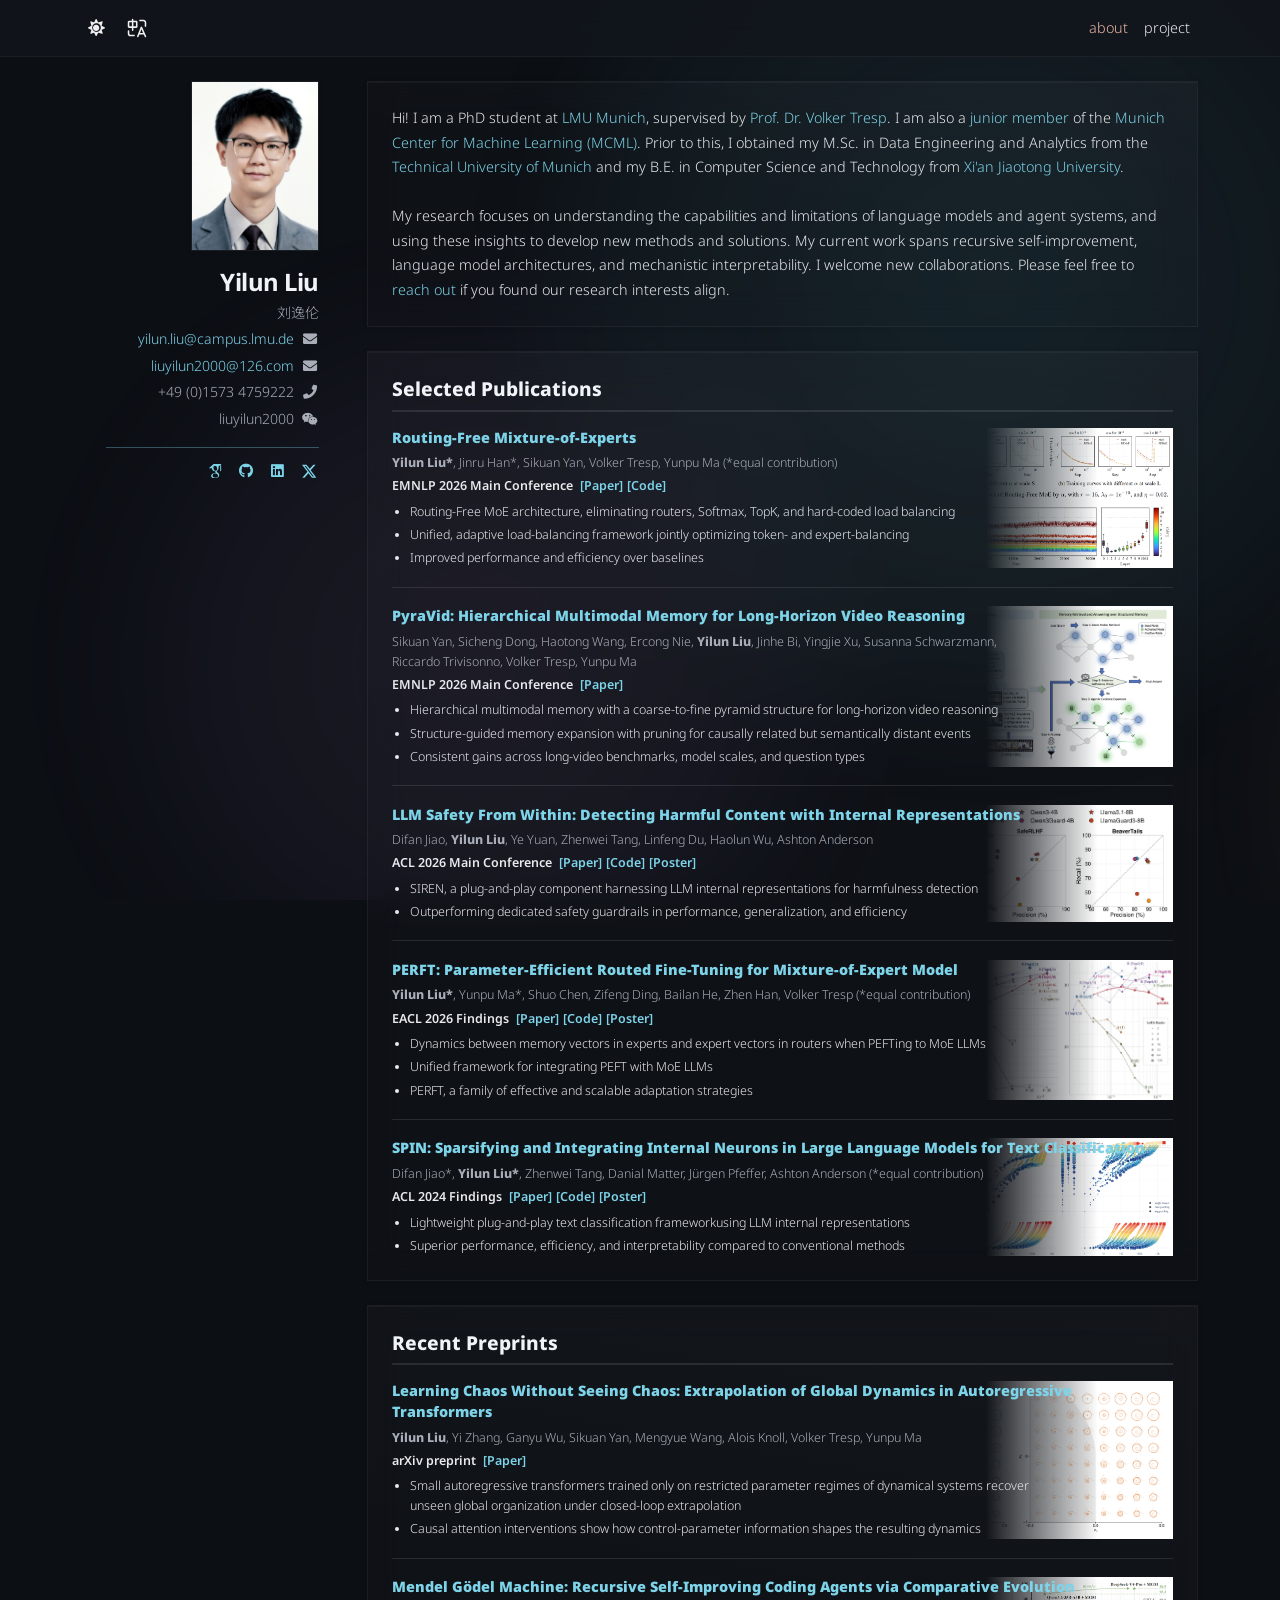
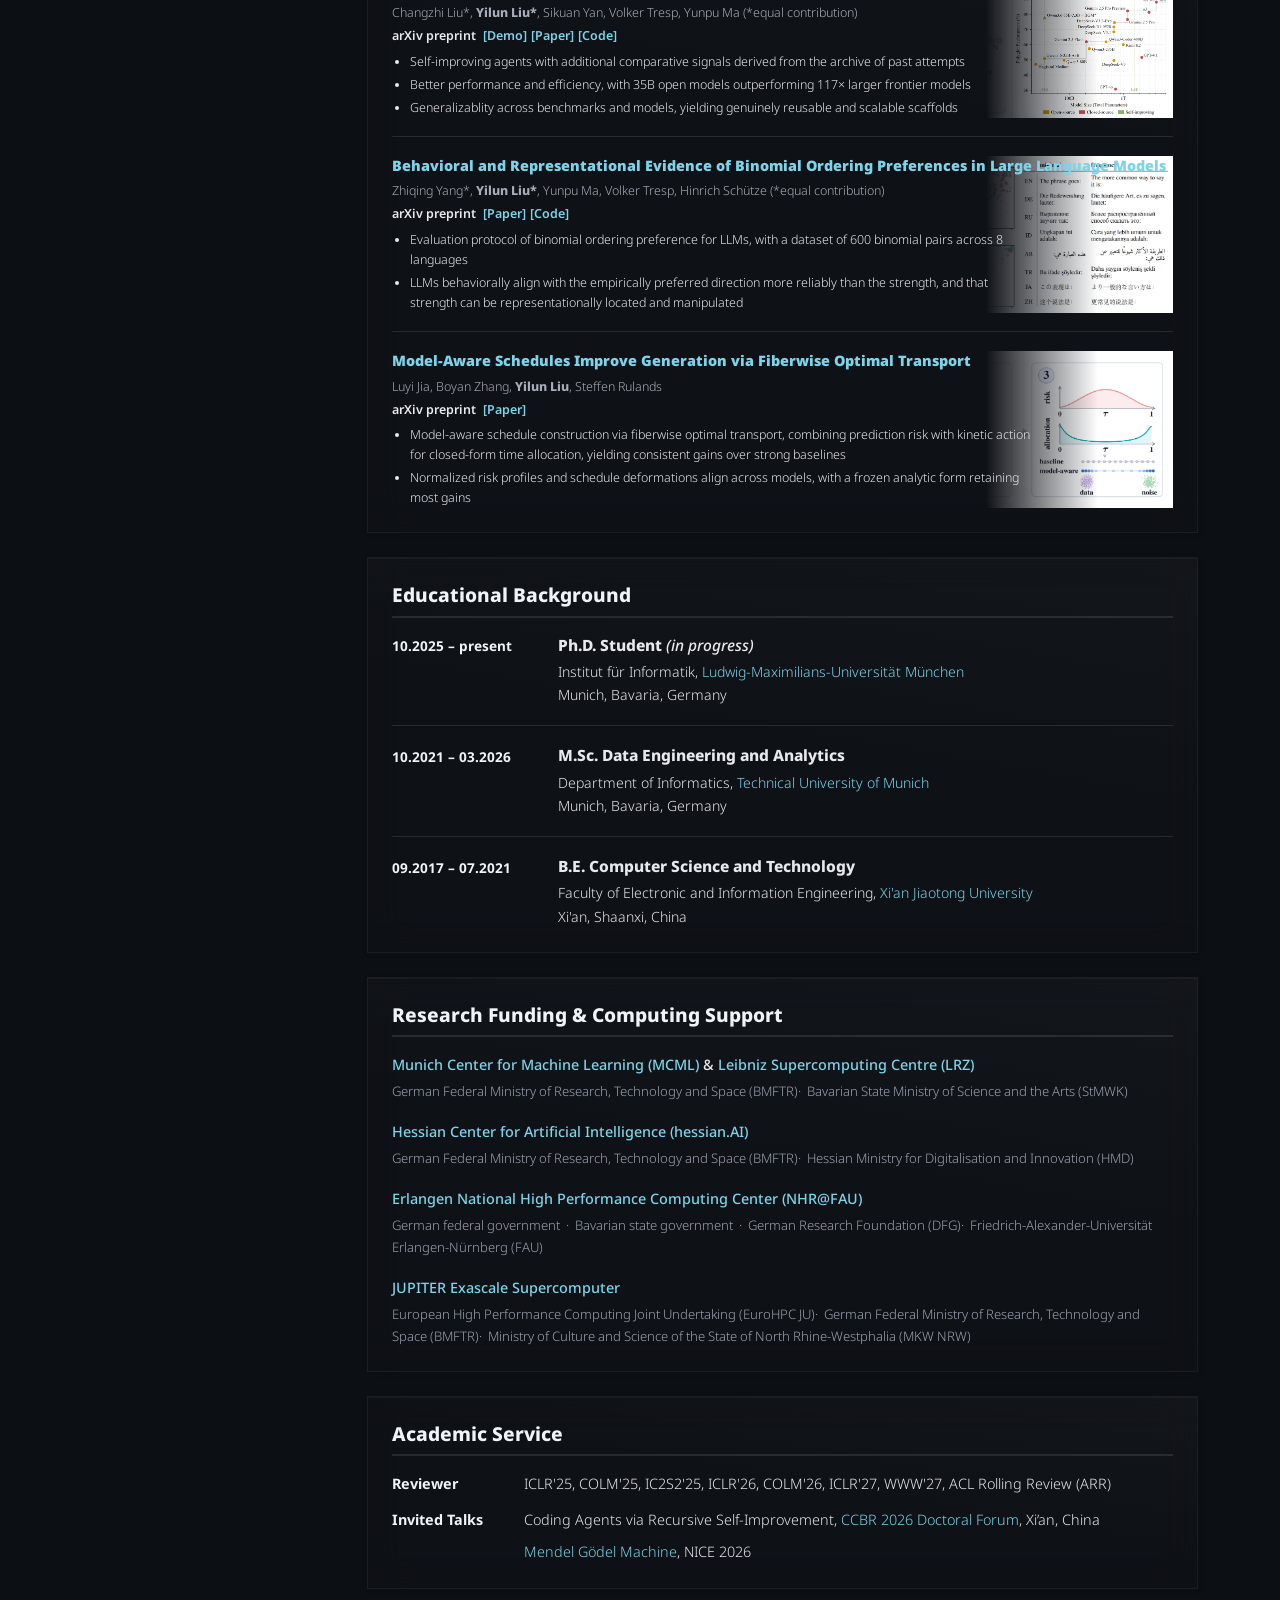
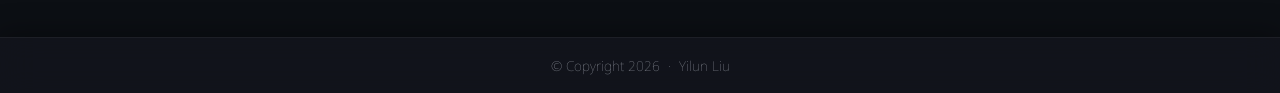
==== commit 5164a20d: "Add bilingual homepage and refine publication layout" ====
--- a/index.html
+++ b/index.html
@@ -27,6 +27,9 @@
     <button type="button" id="theme-toggle" class="theme-toggle-btn ms-2 flex-shrink-0" title="Toggle dark/light mode" aria-label="Toggle theme">
       <i class="fas fa-sun" id="theme-icon"></i>
     </button>
+    <button type="button" id="language-toggle" class="theme-toggle-btn language-toggle-btn" title="切换到中文" aria-label="切换到中文">
+      <svg width="20" height="20" viewBox="96 96 832 832" xmlns="http://www.w3.org/2000/svg" fill="currentColor" aria-hidden="true" focusable="false"><path d="M330.24 128c16 0 29.184 11.904 31.232 27.264l0.32 4.288v52.16H480c27.584 0 50.304 20.992 53.056 47.872l0.256 5.504v188.8a53.312 53.312 0 0 1-47.872 52.992l-5.44 0.32-118.208-0.064v94.272a31.552 31.552 0 0 1-62.848 4.288l-0.256-4.288V507.136H181.312a53.312 53.312 0 0 1-53.056-47.808L128 453.76v-188.8c0-27.52 20.992-50.304 47.872-52.992l5.44-0.32h117.376v-52.16c0-17.408 14.08-31.552 31.552-31.552z m449.536 41.664c62.4 0 113.408 48.704 117.12 110.208l0.192 7.104v146.752a32 32 0 0 1-63.744 4.288l-0.256-4.288V286.976a53.312 53.312 0 0 0-47.872-53.056l-5.44-0.256H633.6a32 32 0 0 1-4.288-63.68L633.6 169.6h146.176zM192 275.84v167.424h106.688V275.776H192z m277.312 0h-107.52v167.424h107.52V275.776z m255.616 197.632l-2.304-4.288a32 32 0 0 0-56.64 5.376l-151.68 378.496-1.344 4.096a32 32 0 0 0 19.2 37.504l4.096 1.28a32 32 0 0 0 37.44-19.072l38.208-95.36h179.968l42.88 96.448 2.048 3.84a32 32 0 0 0 56.448-29.888l-168.32-378.432zM637.44 717.44l59.648-148.8 66.24 148.8H637.44zM160 603.776a32 32 0 0 1 31.68 27.648L192 635.776v104c0 27.648 20.992 50.368 47.872 53.12l5.44 0.256h146.112a32 32 0 0 1 4.352 63.68l-4.352 0.32H245.312a117.312 117.312 0 0 1-117.12-110.208L128 739.776V635.776a32 32 0 0 1 32-32z"/></svg>
+    </button>
     <div class="d-flex align-items-center ms-auto flex-shrink-0 navbar-toolbar">
       <button class="navbar-toggler" type="button" data-bs-toggle="collapse" data-bs-target="#mainNav"
         aria-controls="mainNav" aria-expanded="false" aria-label="Toggle navigation">
@@ -36,7 +39,7 @@
     <div class="collapse navbar-collapse" id="mainNav">
       <ul class="navbar-nav ms-auto">
         <li class="nav-item"><a class="nav-link active" href="index.html" aria-current="page">about</a></li>
-        <li class="nav-item"><a class="nav-link" href="project/projects.html">projects</a></li>
+        <li class="nav-item"><a class="nav-link" href="project/projects.html">project</a></li>
       </ul>
     </div>
   </div>
@@ -106,7 +109,7 @@
           <a href="https://www.lmu.de/en/" target="_blank" rel="noopener noreferrer">LMU Munich</a>,
           supervised by
           <a href="https://www.dbs.ifi.lmu.de/~tresp/" target="_blank" rel="noopener noreferrer">Prof. Dr. Volker Tresp</a>.
-          I am also junior member of the
+          I am also a <a href="https://mcml.ai/team/juniors/" target="_blank" rel="noopener noreferrer">junior member</a> of the
           <a href="https://mcml.ai/" target="_blank" rel="noopener noreferrer">Munich Center for Machine Learning (MCML)</a>.
           Prior to this, I obtained my M.Sc. in Data Engineering and Analytics from the
           <a href="https://www.cit.tum.de/en/cit/home/" target="_blank" rel="noopener noreferrer">Technical University of Munich</a>
@@ -132,83 +135,14 @@
 
         <div class="pub-entry pub-entry--with-image">
           <div class="pub-image-slot">
-            <a href="https://arxiv.org/html/2609.38814v1" target="_blank" rel="noopener" aria-label="Paper: Learning Chaos Without Seeing Chaos">
-              <img src="assets/images/bifurc.png" alt="Closed-loop extrapolation of Lorenz and generalized Hopf dynamics by an autoregressive transformer" class="pub-image" />
-            </a>
-          </div>
-          <div class="pub-content">
-            <div class="pub-title"><a href="https://arxiv.org/html/2609.38814v1" target="_blank" rel="noopener">Learning Chaos Without Seeing Chaos: Extrapolation of Global Dynamics in Autoregressive Transformers</a></div>
-            <div class="pub-authors"><strong>Yilun Liu</strong>, Yi Zhang, Ganyu Wu, Sikuan Yan, Mengyue Wang, Alois Knoll, Volker Tresp, Yunpu Ma</div>
-            <div class="pub-venue">arXiv preprint <span class="pub-links"><a href="https://arxiv.org/html/2609.38814v1" target="_blank" rel="noopener">[Paper]</a></span></div>
-            <ul class="pub-abstract mt-1 mb-1">
-              <li>Small autoregressive transformers trained only on restricted parameter regimes of dynamical systems recover unseen global organization under closed-loop extrapolation</li>
-              <li>Causal attention interventions show how control-parameter information shapes the resulting dynamics</li>
-            </ul>
-          </div>
-        </div>
-
-        <div class="pub-entry pub-entry--with-image">
-          <div class="pub-image-slot">
-            <a href="https://arxiv.org/abs/2608.07645" target="_blank" rel="noopener" aria-label="Paper: Mendel Gödel Machine">
-              <img src="assets/images/MGM.png" alt="Mendel Gödel Machine Polyglot performance figure" class="pub-image" />
-            </a>
-          </div>
-          <div class="pub-content">
-            <div class="pub-title"><a href="https://reallcz.github.io/MGM/" target="_blank" rel="noopener">Mendel Gödel Machine: Recursive Self-Improving Coding Agents via Comparative Evolution</a></div>
-            <div class="pub-authors">Changzhi Liu*, <strong>Yilun Liu*</strong>, Sikuan Yan, Volker Tresp, Yunpu Ma <small>(*equal contribution)</small></div>
-            <div class="pub-venue">arXiv preprint <span class="pub-links"><a href="https://reallcz.github.io/MGM/" target="_blank" rel="noopener">[Demo]</a><a href="https://arxiv.org/abs/2608.07645" target="_blank" rel="noopener">[Paper]</a><a href="https://github.com/RealLcz/MGM" target="_blank" rel="noopener">[Code]</a></span></div>
-            <ul class="pub-abstract mt-1 mb-1">
-              <li>Self-improving agents with additional comparative signals derived from the archive of past attempts</li>
-              <li>Better performance and efficiency, with 35B open models outperforming 117× larger frontier models</li>
-              <li>Generalizablity across benchmarks and models, yielding genuinely reusable and scalable scaffolds</li>
-            </ul>
-          </div>
-        </div>
-
-        <div class="pub-entry pub-entry--with-image">
-          <div class="pub-image-slot">
-            <a href="https://arxiv.org/pdf/2606.21645" target="_blank" rel="noopener" aria-label="Paper: Binomial Ordering Preferences in Large Language Models">
-              <img src="assets/images/binomial.png" alt="binomial ordering preference figure" class="pub-image" />
-            </a>
-          </div>
-          <div class="pub-content">
-            <div class="pub-title"><a href="https://arxiv.org/pdf/2606.21645" target="_blank" rel="noopener">Behavioral and Representational Evidence of Binomial Ordering Preferences in Large Language Models</a></div>
-            <div class="pub-authors">Zhiqing Yang*, <strong>Yilun Liu*</strong>, Yunpu Ma, Volker Tresp, Hinrich Schütze <small>(*equal contribution)</small></div>
-            <div class="pub-venue">arXiv preprint <span class="pub-links"><a href="https://arxiv.org/pdf/2606.21645" target="_blank" rel="noopener">[Paper]</a><a href="https://github.com/Zhi-qing-Yang/Linguistic-Binomials-in-Large-Language-Models" target="_blank" rel="noopener">[Code]</a></span></div>
-            <ul class="pub-abstract mt-1 mb-1">
-              <li>Evaluation protocol of binomial ordering preference for LLMs, with a dataset of 600 binomial pairs across 8 languages</li>
-              <li>LLMs behaviorally align with the empirically preferred direction more reliably than the strength, and that strength can be representationally located and manipulated</li>
-            </ul>
-          </div>
-        </div>
-
-        <div class="pub-entry pub-entry--with-image">
-          <div class="pub-image-slot">
-            <a href="https://arxiv.org/abs/2609.11842" target="_blank" rel="noopener" aria-label="Paper: Fiberwise Optimal Transport">
-              <img src="assets/images/fiberwiseOT.png" alt="Fiberwise optimal transport schedule overview figure" class="pub-image" />
-            </a>
-          </div>
-          <div class="pub-content">
-            <div class="pub-title"><a href="https://arxiv.org/abs/2609.11842" target="_blank" rel="noopener">Model-Aware Schedules Improve Generation via Fiberwise Optimal Transport</a></div>
-            <div class="pub-authors">Luyi Jia, Boyan Zhang, <strong>Yilun Liu</strong>, Steffen Rulands</div>
-            <div class="pub-venue">arXiv preprint <span class="pub-links"><a href="https://arxiv.org/abs/2609.11842" target="_blank" rel="noopener">[Paper]</a></span></div>
-            <ul class="pub-abstract mt-1 mb-1">
-              <li>Model-aware schedule construction via fiberwise optimal transport, combining prediction risk with kinetic action for closed-form time allocation, yielding consistent gains over strong baselines</li>
-              <li>Normalized risk profiles and schedule deformations align across models, with a frozen analytic form retaining most gains</li>
-            </ul>
-          </div>
-        </div>
-        
-        <div class="pub-entry pub-entry--with-image">
-          <div class="pub-image-slot">
-            <a href="https://arxiv.org/abs/2604.00801/" target="_blank" rel="noopener" aria-label="Paper: Routing-Free Mixture-of-Experts">
+            <a href="https://aclanthology.org/2026.emnlp-main.579/" target="_blank" rel="noopener" aria-label="Paper: Routing-Free Mixture-of-Experts">
               <img src="assets/images/RFMoE.png" alt="Routing-Free MoE overview figure" class="pub-image" />
             </a>
           </div>
           <div class="pub-content">
-            <div class="pub-title"><a href="https://arxiv.org/abs/2604.00801/" target="_blank" rel="noopener">Routing-Free Mixture-of-Experts</a></div>
+            <div class="pub-title"><a href="https://aclanthology.org/2026.emnlp-main.579/" target="_blank" rel="noopener">Routing-Free Mixture-of-Experts</a></div>
             <div class="pub-authors"><strong>Yilun Liu*</strong>, Jinru Han*, Sikuan Yan, Volker Tresp, Yunpu Ma <small>(*equal contribution)</small></div>
-            <div class="pub-venue">EMNLP 2026 Main Conference <span class="pub-links"><a href="https://arxiv.org/abs/2604.00801/" target="_blank" rel="noopener">[Paper]</a><a href="https://github.com/liuyilun2000/RoutingFreeMoE/tree/release" target="_blank" rel="noopener">[Code]</a></span></div>
+            <div class="pub-venue">EMNLP 2026 Main Conference <span class="pub-links"><a href="https://aclanthology.org/2026.emnlp-main.579/" target="_blank" rel="noopener">[Paper]</a><a href="https://github.com/liuyilun2000/RoutingFreeMoE/tree/release" target="_blank" rel="noopener">[Code]</a></span></div>
             <ul class="pub-abstract mt-1 mb-1">
               <li>Routing-Free MoE architecture, eliminating routers, Softmax, TopK, and hard-coded load balancing</li>
               <li>Unified, adaptive load-balancing framework jointly optimizing token- and expert-balancing</li>
@@ -219,14 +153,14 @@
         
         <div class="pub-entry pub-entry--with-image">
           <div class="pub-image-slot">
-            <a href="https://arxiv.org/abs/2605.17065" target="_blank" rel="noopener" aria-label="Paper: PyraVid">
+            <a href="https://aclanthology.org/2026.emnlp-main.777/" target="_blank" rel="noopener" aria-label="Paper: PyraVid">
               <img src="assets/images/PyraVid.png" alt="PyraVid hierarchical multimodal memory figure" class="pub-image" />
             </a>
           </div>
           <div class="pub-content">
-            <div class="pub-title"><a href="https://arxiv.org/abs/2605.17065" target="_blank" rel="noopener">PyraVid: Hierarchical Multimodal Memory for Long-Horizon Video Reasoning</a></div>
+            <div class="pub-title"><a href="https://aclanthology.org/2026.emnlp-main.777/" target="_blank" rel="noopener">PyraVid: Hierarchical Multimodal Memory for Long-Horizon Video Reasoning</a></div>
             <div class="pub-authors">Sikuan Yan, Sicheng Dong, Haotong Wang, Ercong Nie, <strong>Yilun Liu</strong>, Jinhe Bi, Yingjie Xu, Susanna Schwarzmann, Riccardo Trivisonno, Volker Tresp, Yunpu Ma</div>
-            <div class="pub-venue">EMNLP 2026 Main Conference <span class="pub-links"><a href="https://arxiv.org/abs/2605.17065" target="_blank" rel="noopener">[Paper]</a></span></div>
+            <div class="pub-venue">EMNLP 2026 Main Conference <span class="pub-links"><a href="https://aclanthology.org/2026.emnlp-main.777/" target="_blank" rel="noopener">[Paper]</a></span></div>
             <ul class="pub-abstract mt-1 mb-1">
               <li>Hierarchical multimodal memory with a coarse-to-fine pyramid structure for long-horizon video reasoning</li>
               <li>Structure-guided memory expansion with pruning for causally related but semantically distant events</li>
@@ -290,6 +224,80 @@
         </div>
       </section>
 
+      <!-- === Recent Preprints === -->
+      <section class="section-card">
+        <h2 class="section-title">Recent Preprints</h2>
+
+        <div class="pub-entry pub-entry--with-image">
+          <div class="pub-image-slot">
+            <a href="https://arxiv.org/html/2609.38814v1" target="_blank" rel="noopener" aria-label="Paper: Learning Chaos Without Seeing Chaos">
+              <img src="assets/images/bifurc.png" alt="Closed-loop extrapolation of Lorenz and generalized Hopf dynamics by an autoregressive transformer" class="pub-image" />
+            </a>
+          </div>
+          <div class="pub-content">
+            <div class="pub-title"><a href="https://arxiv.org/html/2609.38814v1" target="_blank" rel="noopener">Learning Chaos Without Seeing Chaos: Extrapolation of Global Dynamics in Autoregressive Transformers</a></div>
+            <div class="pub-authors"><strong>Yilun Liu</strong>, Yi Zhang, Ganyu Wu, Sikuan Yan, Mengyue Wang, Alois Knoll, Volker Tresp, Yunpu Ma</div>
+            <div class="pub-venue">arXiv preprint <span class="pub-links"><a href="https://arxiv.org/html/2609.38814v1" target="_blank" rel="noopener">[Paper]</a></span></div>
+            <ul class="pub-abstract mt-1 mb-1">
+              <li>Small autoregressive transformers trained only on restricted parameter regimes of dynamical systems recover unseen global organization under closed-loop extrapolation</li>
+              <li>Causal attention interventions show how control-parameter information shapes the resulting dynamics</li>
+            </ul>
+          </div>
+        </div>
+
+        <div class="pub-entry pub-entry--with-image">
+          <div class="pub-image-slot">
+            <a href="https://arxiv.org/abs/2608.07645" target="_blank" rel="noopener" aria-label="Paper: Mendel Gödel Machine">
+              <img src="assets/images/MGM.png" alt="Mendel Gödel Machine Polyglot performance figure" class="pub-image" />
+            </a>
+          </div>
+          <div class="pub-content">
+            <div class="pub-title"><a href="https://reallcz.github.io/MGM/" target="_blank" rel="noopener">Mendel Gödel Machine: Recursive Self-Improving Coding Agents via Comparative Evolution</a></div>
+            <div class="pub-authors">Changzhi Liu*, <strong>Yilun Liu*</strong>, Sikuan Yan, Volker Tresp, Yunpu Ma <small>(*equal contribution)</small></div>
+            <div class="pub-venue">arXiv preprint <span class="pub-links"><a href="https://reallcz.github.io/MGM/" target="_blank" rel="noopener">[Demo]</a><a href="https://arxiv.org/abs/2608.07645" target="_blank" rel="noopener">[Paper]</a><a href="https://github.com/RealLcz/MGM" target="_blank" rel="noopener">[Code]</a></span></div>
+            <ul class="pub-abstract mt-1 mb-1">
+              <li>Self-improving agents with additional comparative signals derived from the archive of past attempts</li>
+              <li>Better performance and efficiency, with 35B open models outperforming 117× larger frontier models</li>
+              <li>Generalizablity across benchmarks and models, yielding genuinely reusable and scalable scaffolds</li>
+            </ul>
+          </div>
+        </div>
+
+        <div class="pub-entry pub-entry--with-image">
+          <div class="pub-image-slot">
+            <a href="https://arxiv.org/pdf/2606.21645" target="_blank" rel="noopener" aria-label="Paper: Binomial Ordering Preferences in Large Language Models">
+              <img src="assets/images/binomial.png" alt="binomial ordering preference figure" class="pub-image" />
+            </a>
+          </div>
+          <div class="pub-content">
+            <div class="pub-title"><a href="https://arxiv.org/pdf/2606.21645" target="_blank" rel="noopener">Behavioral and Representational Evidence of Binomial Ordering Preferences in Large Language Models</a></div>
+            <div class="pub-authors">Zhiqing Yang*, <strong>Yilun Liu*</strong>, Yunpu Ma, Volker Tresp, Hinrich Schütze <small>(*equal contribution)</small></div>
+            <div class="pub-venue">arXiv preprint <span class="pub-links"><a href="https://arxiv.org/pdf/2606.21645" target="_blank" rel="noopener">[Paper]</a><a href="https://github.com/Zhi-qing-Yang/Linguistic-Binomials-in-Large-Language-Models" target="_blank" rel="noopener">[Code]</a></span></div>
+            <ul class="pub-abstract mt-1 mb-1">
+              <li>Evaluation protocol of binomial ordering preference for LLMs, with a dataset of 600 binomial pairs across 8 languages</li>
+              <li>LLMs behaviorally align with the empirically preferred direction more reliably than the strength, and that strength can be representationally located and manipulated</li>
+            </ul>
+          </div>
+        </div>
+
+        <div class="pub-entry pub-entry--with-image">
+          <div class="pub-image-slot">
+            <a href="https://arxiv.org/abs/2609.11842" target="_blank" rel="noopener" aria-label="Paper: Fiberwise Optimal Transport">
+              <img src="assets/images/fiberwiseOT.png" alt="Fiberwise optimal transport schedule overview figure" class="pub-image" />
+            </a>
+          </div>
+          <div class="pub-content">
+            <div class="pub-title"><a href="https://arxiv.org/abs/2609.11842" target="_blank" rel="noopener">Model-Aware Schedules Improve Generation via Fiberwise Optimal Transport</a></div>
+            <div class="pub-authors">Luyi Jia, Boyan Zhang, <strong>Yilun Liu</strong>, Steffen Rulands</div>
+            <div class="pub-venue">arXiv preprint <span class="pub-links"><a href="https://arxiv.org/abs/2609.11842" target="_blank" rel="noopener">[Paper]</a></span></div>
+            <ul class="pub-abstract mt-1 mb-1">
+              <li>Model-aware schedule construction via fiberwise optimal transport, combining prediction risk with kinetic action for closed-form time allocation, yielding consistent gains over strong baselines</li>
+              <li>Normalized risk profiles and schedule deformations align across models, with a frozen analytic form retaining most gains</li>
+            </ul>
+          </div>
+        </div>
+      </section>
+
       <!-- === Educational Background === -->
       <section class="section-card">
         <h2 class="section-title">Educational Background</h2>
@@ -298,12 +306,12 @@
           <div class="edu-period">10.2025 – present</div>
           <div class="edu-content">
             <strong>Ph.D. Student <em>(in progress)</em></strong> 
-            <div class="institution">Institut für Informatik, <a href="https://www.lmu.de/en/" target="_blank" rel="noopener">Ludwig-Maximilians-Universität München</a><br />Supervisor: <a href="https://www.dbs.ifi.lmu.de/~tresp/" target="_blank" rel="noopener noreferrer">Prof. Dr. Volker Tresp</a></div>
+            <div class="institution">Institut für Informatik, <a href="https://www.lmu.de/en/" target="_blank" rel="noopener">Ludwig-Maximilians-Universität München</a><br />Munich, Bavaria, Germany</div>
           </div>
         </div>
 
         <div class="edu-entry">
-          <div class="edu-period">10.2021 – </div>
+          <div class="edu-period">10.2021 – 03.2026</div>
           <div class="edu-content">
             <strong>M.Sc. Data Engineering and Analytics </strong>
             <div class="institution">Department of Informatics, <a href="https://www.in.tum.de/in/startseite/" target="_blank" rel="noopener">Technical University of Munich</a><br />Munich, Bavaria, Germany</div>
@@ -318,13 +326,6 @@
           </div>
         </div>
 
-        <div class="edu-entry">
-          <div class="edu-period">09.2016 – 07.2017</div>
-          <div class="edu-content">
-            <strong>Pre-university Education, Honors Youth Program</strong>
-            <div class="institution">Qian Xuesen Honors College, XJTU &amp; Tianjin Nankai High School<br />Xi'an, Shaanxi; Tianjin, China</div>
-          </div>
-        </div>
       </section>
 
       <!-- === Research Funding & Computing Support === -->
@@ -337,28 +338,28 @@
               <a href="https://mcml.ai/" target="_blank" rel="noopener">Munich Center for Machine Learning (MCML)</a>
               &amp; <a href="https://www.lrz.de/en/" target="_blank" rel="noopener">Leibniz Supercomputing Centre (LRZ)</a>
             </dt>
-            <dd class="funding-funders">German Federal Ministry of Research, Technology and Space (BMFTR) &middot; Bavarian State Ministry of Science and the Arts (StMWK)</dd>
+            <dd class="funding-funders">German Federal Ministry of Research, Technology and Space (BMFTR)·  Bavarian State Ministry of Science and the Arts (StMWK)</dd>
           </div>
 
           <div class="funding-entry">
             <dt class="funding-provider">
               <a href="https://www.hessian.ai/computeservices/" target="_blank" rel="noopener">Hessian Center for Artificial Intelligence (hessian.AI)</a>
             </dt>
-            <dd class="funding-funders">German Federal Ministry of Research, Technology and Space (BMFTR) &middot; Hessian Ministry for Digitalisation and Innovation (HMD)</dd>
+            <dd class="funding-funders">German Federal Ministry of Research, Technology and Space (BMFTR)·  Hessian Ministry for Digitalisation and Innovation (HMD)</dd>
           </div>
 
           <div class="funding-entry">
             <dt class="funding-provider">
               <a href="https://hpc.fau.de/" target="_blank" rel="noopener">Erlangen National High Performance Computing Center (NHR@FAU)</a>
             </dt>
-            <dd class="funding-funders">German federal government &middot; Bavarian state government &middot; German Research Foundation (DFG) &middot; Friedrich-Alexander-Universität Erlangen-Nürnberg (FAU)</dd>
+            <dd class="funding-funders">German federal government  ·  Bavarian state government  ·  German Research Foundation (DFG)·  Friedrich-Alexander-Universität Erlangen-Nürnberg (FAU)</dd>
           </div>
 
           <div class="funding-entry">
             <dt class="funding-provider">
               <a href="https://www.fz-juelich.de/en/jsc/jupiter" target="_blank" rel="noopener">JUPITER Exascale Supercomputer</a>
             </dt>
-            <dd class="funding-funders">European High Performance Computing Joint Undertaking (EuroHPC JU) &middot; German Federal Ministry of Research, Technology and Space (BMFTR) &middot; Ministry of Culture and Science of the State of North Rhine-Westphalia (MKW NRW)</dd>
+            <dd class="funding-funders">European High Performance Computing Joint Undertaking (EuroHPC JU)·  German Federal Ministry of Research, Technology and Space (BMFTR)·  Ministry of Culture and Science of the State of North Rhine-Westphalia (MKW NRW)</dd>
           </div>
         </dl>
       </section>
@@ -369,7 +370,7 @@
 
         <div class="skill-category">
           <strong>Reviewer</strong>
-          <span>ICLR (2025, 2026) · COLM (2025, 2026) · ACL Rolling Review (multiple cycles) · IC2S2 (2025)</span>
+          <span>ICLR'25, COLM'25, IC2S2'25, ICLR'26, COLM'26, ICLR'27, WWW'27, ACL Rolling Review (ARR)</span>
         </div>
         <div class="skill-category invited-talks">
           <strong>Invited Talks</strong>
@@ -387,10 +388,11 @@
 
 <!-- ===== Footer ===== -->
 <footer>
-  © Copyright 2026 &middot; Yilun Liu
+  © Copyright 2026  ·  Yilun Liu
 </footer>
 
 <script src="https://cdn.jsdelivr.net/npm/bootstrap@5.3.2/dist/js/bootstrap.bundle.min.js"></script>
 <script src="assets/js/theme-favicon.js"></script>
+<script src="assets/js/language.js"></script>
 </body>
 </html>
--- a/assets/css/style.css
+++ b/assets/css/style.css
@@ -65,8 +65,8 @@
   --color-page-hero-border: rgba(70, 95, 105, 0.18);
   --color-toggler:          rgba(255, 255, 255, 0.45);
   --color-code-bg:          rgba(70, 95, 105, 0.07);
-  --glass-surface:          rgba(255, 255, 255, 0.01);
-  --glass-surface-hover:    rgba(255, 255, 255, 0.02);
+  --glass-surface:          rgba(255, 255, 255, 0.82);
+  --glass-surface-hover:    rgba(255, 255, 255, 0.9);
   --glass-border:           rgba(70, 95, 105, 0.05);
   --glass-reflection:       linear-gradient(
     -170deg,
@@ -241,7 +241,7 @@
   font-family: "Noto Sans", "Noto Sans SC", system-ui, sans-serif;
   font-weight: var(--fw-light);
   font-size: 0.9rem;
-  line-height: 1.72;
+  line-height: 1.7;
   overflow-x: hidden;
   min-height: 100vh;
   min-height: 100dvh;
@@ -371,6 +371,15 @@
 }
 
 /* Toggler before #mainNav in DOM so the hamburger stays on the top row when the menu opens */
+.language-toggle-btn {
+  margin-left: 0.75rem !important;
+  min-height: 32px;
+  padding: 0.25rem;
+  font-family: inherit;
+  font-size: 0.85rem;
+  font-weight: var(--fw-medium);
+}
+
 .navbar-toolbar {
   gap: 0.35rem;
 }
@@ -386,7 +395,7 @@
   position: relative;
   overflow: hidden;
   background: var(--glass-surface);
-  padding: 1.5rem;
+  padding: clamp(1rem, 2vw, 1.5rem);
   margin-bottom: 1.5rem;
   border: 1px solid var(--glass-border);
   border-radius: 0;
@@ -431,7 +440,7 @@
   color: var(--color-heading);
   font-size: 1.2rem;
   font-weight: var(--fw-extra-bold);
-  line-height: 1.3;
+  line-height: 1.4;
   border-bottom: 2px solid var(--color-divider);
   padding-bottom: 0.4rem;
   margin-bottom: 1rem;
@@ -523,6 +532,7 @@
   font-size: 0.88rem;
   font-weight: var(--fw-light);
   margin-bottom: 0.25rem;
+  line-height: 1.6;
   color: var(--color-text-muted);
 }
 
@@ -569,9 +579,9 @@
 
 /* ---- Publications ---- */
 .pub-entry {
-  --pub-entry-content-bottom: 1rem;
-  margin-bottom: 1rem;
-  padding-bottom: 1rem;
+  --pub-entry-content-bottom: 1.15rem;
+  margin-bottom: 1.15rem;
+  padding-bottom: 1.15rem;
   border-bottom: 1px solid var(--color-divider);
 }
 
@@ -583,36 +593,55 @@
 }
 
 .pub-title {
-  font-weight: var(--fw-bold);
-  line-height: 1.4;
+  font-size: 0.9rem;
+  font-weight: 900;
+  line-height: 1.45;
   color: var(--color-text);
-  width: 112%;
+  width: 100%;
+  margin-bottom: 0.3rem;
+  overflow-wrap: anywhere;
+}
+
+.pub-authors,
+.pub-venue,
+.pub-abstract {
+  font-size: 0.78rem;
+  line-height: 1.6;
 }
 
 .pub-authors {
-  font-size: 0.88rem;
-  font-weight: var(--fw-thin);
+  font-weight: var(--fw-light);
   color: var(--color-text-muted);
-  line-height: 1.5;
+}
+
+.pub-authors small {
+  font-size: inherit;
 }
 
 .pub-authors strong {
   font-weight: var(--fw-extra-bold);
-  line-height: 1.5;
+  line-height: inherit;
 }
 
 .pub-venue {
-  font-size: 0.85rem;
   font-weight: var(--fw-medium);
+  margin-top: 0.2rem;
 }
 
 .pub-abstract {
-  font-size: 0.85rem;
-  line-height: 1.5;
+  padding-left: 1.15rem;
 }
 
 .pub-abstract li + li {
-  margin-top: 0.1rem;
+  margin-top: 0.2rem;
+}
+
+.pub-content > .pub-abstract.mt-1 {
+  margin-top: 0.35rem !important;
+}
+
+.pub-content > .pub-abstract.mb-1 {
+  margin-bottom: 0 !important;
 }
 
 .pub-links {
@@ -669,8 +698,15 @@
 .pub-content {
   position: relative;
   z-index: 1;
-  width: 78%;
+  width: 100%;
   max-width: none;
+  min-width: 0;
+}
+
+.pub-content > .pub-authors,
+.pub-content > .pub-venue,
+.pub-content > .pub-abstract {
+  max-width: 82%;
 }
 
 .pub-image-slot img,
@@ -689,8 +725,8 @@
 .edu-entry {
   display: flex;
   gap: 1rem;
-  margin-bottom: 1rem;
-  padding-bottom: 1rem;
+  margin-bottom: 1.15rem;
+  padding-bottom: 1.15rem;
   border-bottom: 1px solid var(--color-divider);
 }
 
@@ -706,18 +742,27 @@
   font-size: 0.85rem;
   font-weight: var(--fw-bold);
   font-variant-numeric: tabular-nums;
-  padding-top: 2px;
+  line-height: 1.65;
+  padding-top: 0.1rem;
+}
+
+.edu-content {
+  min-width: 0;
 }
 
 .edu-content strong {
+  display: block;
   color: var(--color-text);
   font-size: 0.97rem;
   font-weight: var(--fw-extra-bold);
+  line-height: 1.5;
+  margin-bottom: 0.2rem;
 }
 
 .edu-content .institution {
   font-size: 0.88rem;
   font-weight: var(--fw-light);
+  line-height: 1.65;
 }
 
 /* ---- Projects ---- */
@@ -836,14 +881,14 @@
 
 .funding-provider {
   font-weight: var(--fw-book);
-  line-height: 1.5;
+  line-height: 1.6;
 }
 
 .funding-funders {
   margin: 0.3rem 0 0;
   color: var(--color-sub-heading);
   font-size: 0.82rem;
-  line-height: 1.6;
+  line-height: 1.65;
 }
 
 /* ---- Skills ---- */
@@ -853,6 +898,11 @@
   gap: 0.75rem;
   margin-bottom: 0.75rem;
   font-weight: var(--fw-light);
+  line-height: 1.65;
+}
+
+.skill-category:last-child {
+  margin-bottom: 0;
 }
 
 .skill-category strong {
@@ -879,13 +929,13 @@
 }
 
 @media (max-width: 575.98px) {
-  .invited-talks {
+  .skill-category {
     flex-direction: column;
     align-items: stretch;
     gap: 0.35rem;
   }
 
-  .invited-talks > strong {
+  .skill-category > strong {
     flex-basis: auto;
   }
 }
@@ -1040,6 +1090,16 @@
 
 /* ---- Responsive tweaks ---- */
 @media (max-width: 767px) {
+  .pub-content {
+    width: 100%;
+  }
+
+  .pub-content > .pub-authors,
+  .pub-content > .pub-venue,
+  .pub-content > .pub-abstract {
+    max-width: 100%;
+  }
+
   .pub-entry--with-image {
     min-height: 160px;
   }
@@ -1048,6 +1108,7 @@
     width: clamp(70px, 22vw, 130px);
     min-width: 0;
     max-width: none;
+    opacity: 0.15;
   }
 
   .pub-image-slot img,
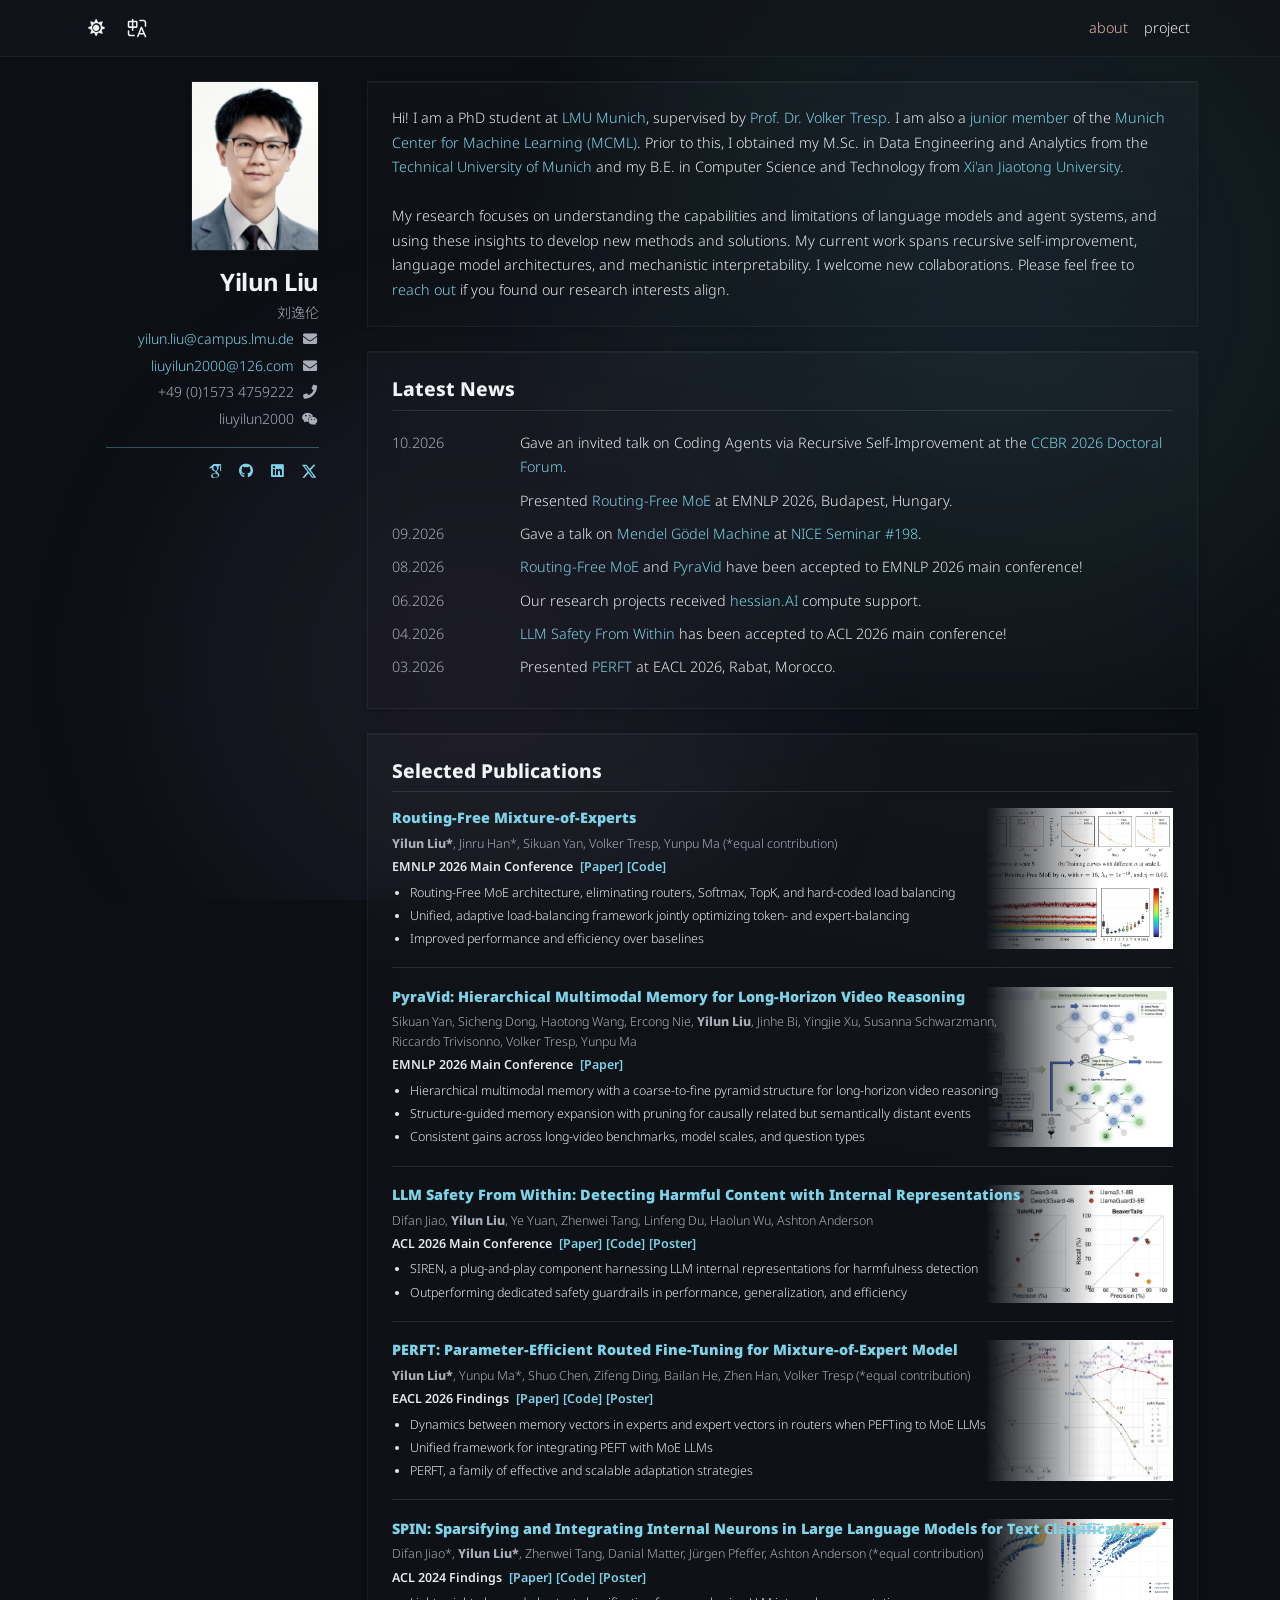
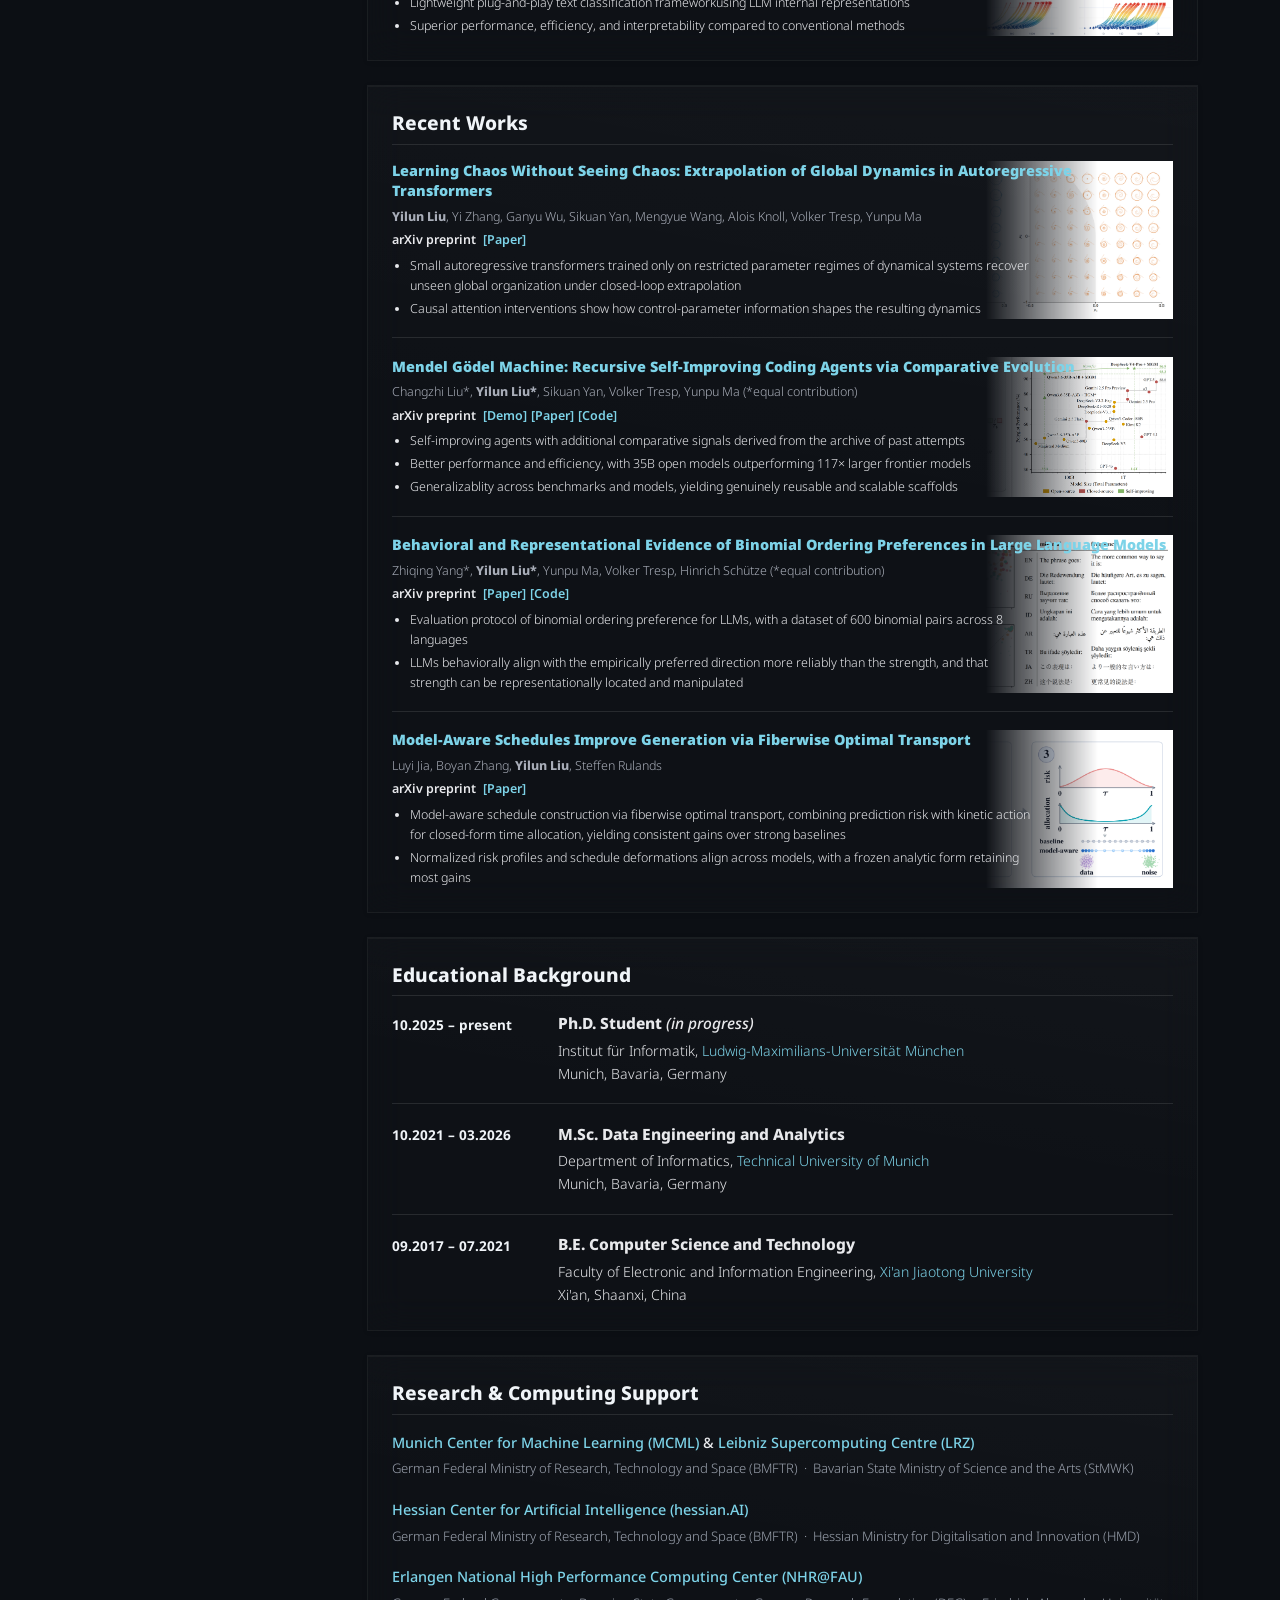
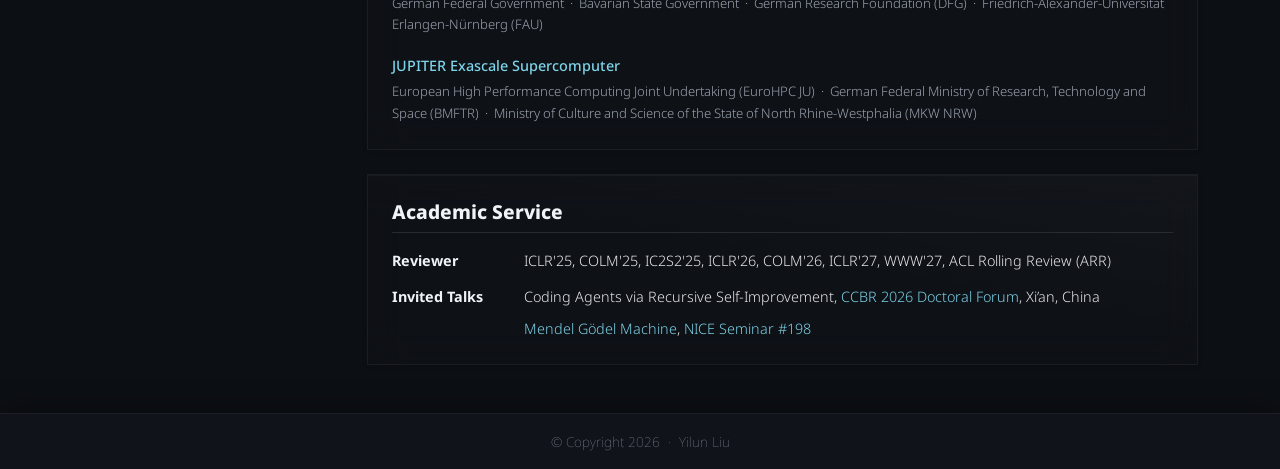
==== commit e57233ec: "Add bilingual latest news and refine homepage styling" ====
--- a/index.html
+++ b/index.html
@@ -129,6 +129,20 @@
       </section>
       
 
+      <!-- === Latest News === -->
+      <section class="section-card" id="news" aria-labelledby="news-title">
+        <h2 class="section-title" id="news-title">Latest News</h2>
+        <ul class="news-list" role="list">
+          <li><time datetime="2026-10">10.2026</time><span class="news-text">Gave an invited talk on Coding Agents via Recursive Self-Improvement at the <a href="http://ccbr99.cn/" target="_blank" rel="noopener">CCBR 2026 Doctoral Forum</a>.</span></li>
+          <li><span aria-hidden="true"></span><span class="news-text">Presented <a href="https://aclanthology.org/2026.emnlp-main.579/" target="_blank" rel="noopener">Routing-Free MoE</a> at EMNLP 2026, Budapest, Hungary.</span></li>
+          <li><time datetime="2026-09">09.2026</time><span class="news-text">Gave a talk on <a href="https://www.bilibili.com/video/BV1p3YJ6VEBb/" target="_blank" rel="noopener">Mendel Gödel Machine</a> at <a href="https://nice-intl.github.io/" target="_blank" rel="noopener">NICE Seminar #198</a>.</span></li>
+          <li><time datetime="2026-08">08.2026</time><span class="news-text"><a href="https://aclanthology.org/2026.emnlp-main.579/" target="_blank" rel="noopener">Routing-Free MoE</a> and <a href="https://aclanthology.org/2026.emnlp-main.777/" target="_blank" rel="noopener">PyraVid</a> have been accepted to EMNLP 2026 main conference!</span></li>
+          <li><time datetime="2026-06">06.2026</time><span class="news-text">Our research projects received <a href="https://www.hessian.ai/computeservices/" target="_blank" rel="noopener">hessian.AI</a> compute support.</span></li>
+          <li><time datetime="2026-04">04.2026</time><span class="news-text"><a href="https://aclanthology.org/2026.acl-long.1844/" target="_blank" rel="noopener">LLM Safety From Within</a> has been accepted to ACL 2026 main conference!</span></li>
+          <li><time datetime="2026-03">03.2026</time><span class="news-text">Presented <a href="https://aclanthology.org/2026.findings-eacl.232/" target="_blank" rel="noopener">PERFT</a> at EACL 2026, Rabat, Morocco.</span></li>
+        </ul>
+      </section>
+
       <!-- === Selected Publications === -->
       <section class="section-card">
         <h2 class="section-title">Selected Publications</h2>
@@ -224,9 +238,9 @@
         </div>
       </section>
 
-      <!-- === Recent Preprints === -->
+      <!-- === Recent Works === -->
       <section class="section-card">
-        <h2 class="section-title">Recent Preprints</h2>
+        <h2 class="section-title">Recent Works</h2>
 
         <div class="pub-entry pub-entry--with-image">
           <div class="pub-image-slot">
@@ -328,9 +342,9 @@
 
       </section>
 
-      <!-- === Research Funding & Computing Support === -->
+      <!-- === Research & Computing Support === -->
       <section class="section-card" id="research-support" aria-labelledby="research-support-title">
-        <h2 class="section-title" id="research-support-title">Research Funding &amp; Computing Support</h2>
+        <h2 class="section-title" id="research-support-title">Research &amp; Computing Support</h2>
 
         <dl class="funding-list">
           <div class="funding-entry">
@@ -338,28 +352,28 @@
               <a href="https://mcml.ai/" target="_blank" rel="noopener">Munich Center for Machine Learning (MCML)</a>
               &amp; <a href="https://www.lrz.de/en/" target="_blank" rel="noopener">Leibniz Supercomputing Centre (LRZ)</a>
             </dt>
-            <dd class="funding-funders">German Federal Ministry of Research, Technology and Space (BMFTR)·  Bavarian State Ministry of Science and the Arts (StMWK)</dd>
+            <dd class="funding-funders">German Federal Ministry of Research, Technology and Space (BMFTR)&nbsp;&nbsp;·  Bavarian State Ministry of Science and the Arts (StMWK)</dd>
           </div>
 
           <div class="funding-entry">
             <dt class="funding-provider">
               <a href="https://www.hessian.ai/computeservices/" target="_blank" rel="noopener">Hessian Center for Artificial Intelligence (hessian.AI)</a>
             </dt>
-            <dd class="funding-funders">German Federal Ministry of Research, Technology and Space (BMFTR)·  Hessian Ministry for Digitalisation and Innovation (HMD)</dd>
+            <dd class="funding-funders">German Federal Ministry of Research, Technology and Space (BMFTR)&nbsp;&nbsp;·  Hessian Ministry for Digitalisation and Innovation (HMD)</dd>
           </div>
 
           <div class="funding-entry">
             <dt class="funding-provider">
               <a href="https://hpc.fau.de/" target="_blank" rel="noopener">Erlangen National High Performance Computing Center (NHR@FAU)</a>
             </dt>
-            <dd class="funding-funders">German federal government  ·  Bavarian state government  ·  German Research Foundation (DFG)·  Friedrich-Alexander-Universität Erlangen-Nürnberg (FAU)</dd>
+            <dd class="funding-funders">German Federal Government  ·  Bavarian State Government  ·  German Research Foundation (DFG)&nbsp;&nbsp;·  Friedrich-Alexander-Universität Erlangen-Nürnberg (FAU)</dd>
           </div>
 
           <div class="funding-entry">
             <dt class="funding-provider">
               <a href="https://www.fz-juelich.de/en/jsc/jupiter" target="_blank" rel="noopener">JUPITER Exascale Supercomputer</a>
             </dt>
-            <dd class="funding-funders">European High Performance Computing Joint Undertaking (EuroHPC JU)·  German Federal Ministry of Research, Technology and Space (BMFTR)·  Ministry of Culture and Science of the State of North Rhine-Westphalia (MKW NRW)</dd>
+            <dd class="funding-funders">European High Performance Computing Joint Undertaking (EuroHPC JU)&nbsp;&nbsp;·  German Federal Ministry of Research, Technology and Space (BMFTR)&nbsp;&nbsp;·  Ministry of Culture and Science of the State of North Rhine-Westphalia (MKW NRW)</dd>
           </div>
         </dl>
       </section>
@@ -376,7 +390,7 @@
           <strong>Invited Talks</strong>
           <ul class="talk-list" role="list">
             <li>Coding Agents via Recursive Self-Improvement, <a href="http://ccbr99.cn/" target="_blank" rel="noopener">CCBR 2026 Doctoral Forum</a>, Xi’an, China</li>
-            <li><a href="https://www.bilibili.com/video/BV1p3YJ6VEBb/" target="_blank" rel="noopener">Mendel Gödel Machine</a>, NICE 2026</li>
+            <li><a href="https://www.bilibili.com/video/BV1p3YJ6VEBb/" target="_blank" rel="noopener">Mendel Gödel Machine</a>, <a href="https://nice-intl.github.io/" target="_blank" rel="noopener">NICE Seminar #198</a></li>
           </ul>
         </div>
       </section>
--- a/assets/css/style.css
+++ b/assets/css/style.css
@@ -441,7 +441,7 @@
   font-size: 1.2rem;
   font-weight: var(--fw-extra-bold);
   line-height: 1.4;
-  border-bottom: 2px solid var(--color-divider);
+  border-bottom: 1px solid var(--color-divider);
   padding-bottom: 0.4rem;
   margin-bottom: 1rem;
 }
@@ -1088,6 +1088,35 @@
   color: var(--color-text);
 }
 
+/* ---- Latest news ---- */
+.news-list {
+  list-style: none;
+  padding: 0;
+  margin: 0;
+}
+
+.news-list li {
+  display: grid;
+  grid-template-columns: 7rem minmax(0, 1fr);
+  gap: 0.3rem 1rem;
+  padding: 0.3rem 0;
+  line-height: 1.65;
+}
+
+.news-list time {
+  color: var(--color-text-muted);
+  font-variant-numeric: tabular-nums;
+  white-space: nowrap;
+}
+
+@media (max-width: 575px) {
+  .news-list li {
+    grid-template-columns: 1fr;
+    padding: 0.4rem 0;
+    gap: 0.1rem;
+  }
+}
+
 /* ---- Responsive tweaks ---- */
 @media (max-width: 767px) {
   .pub-content {
